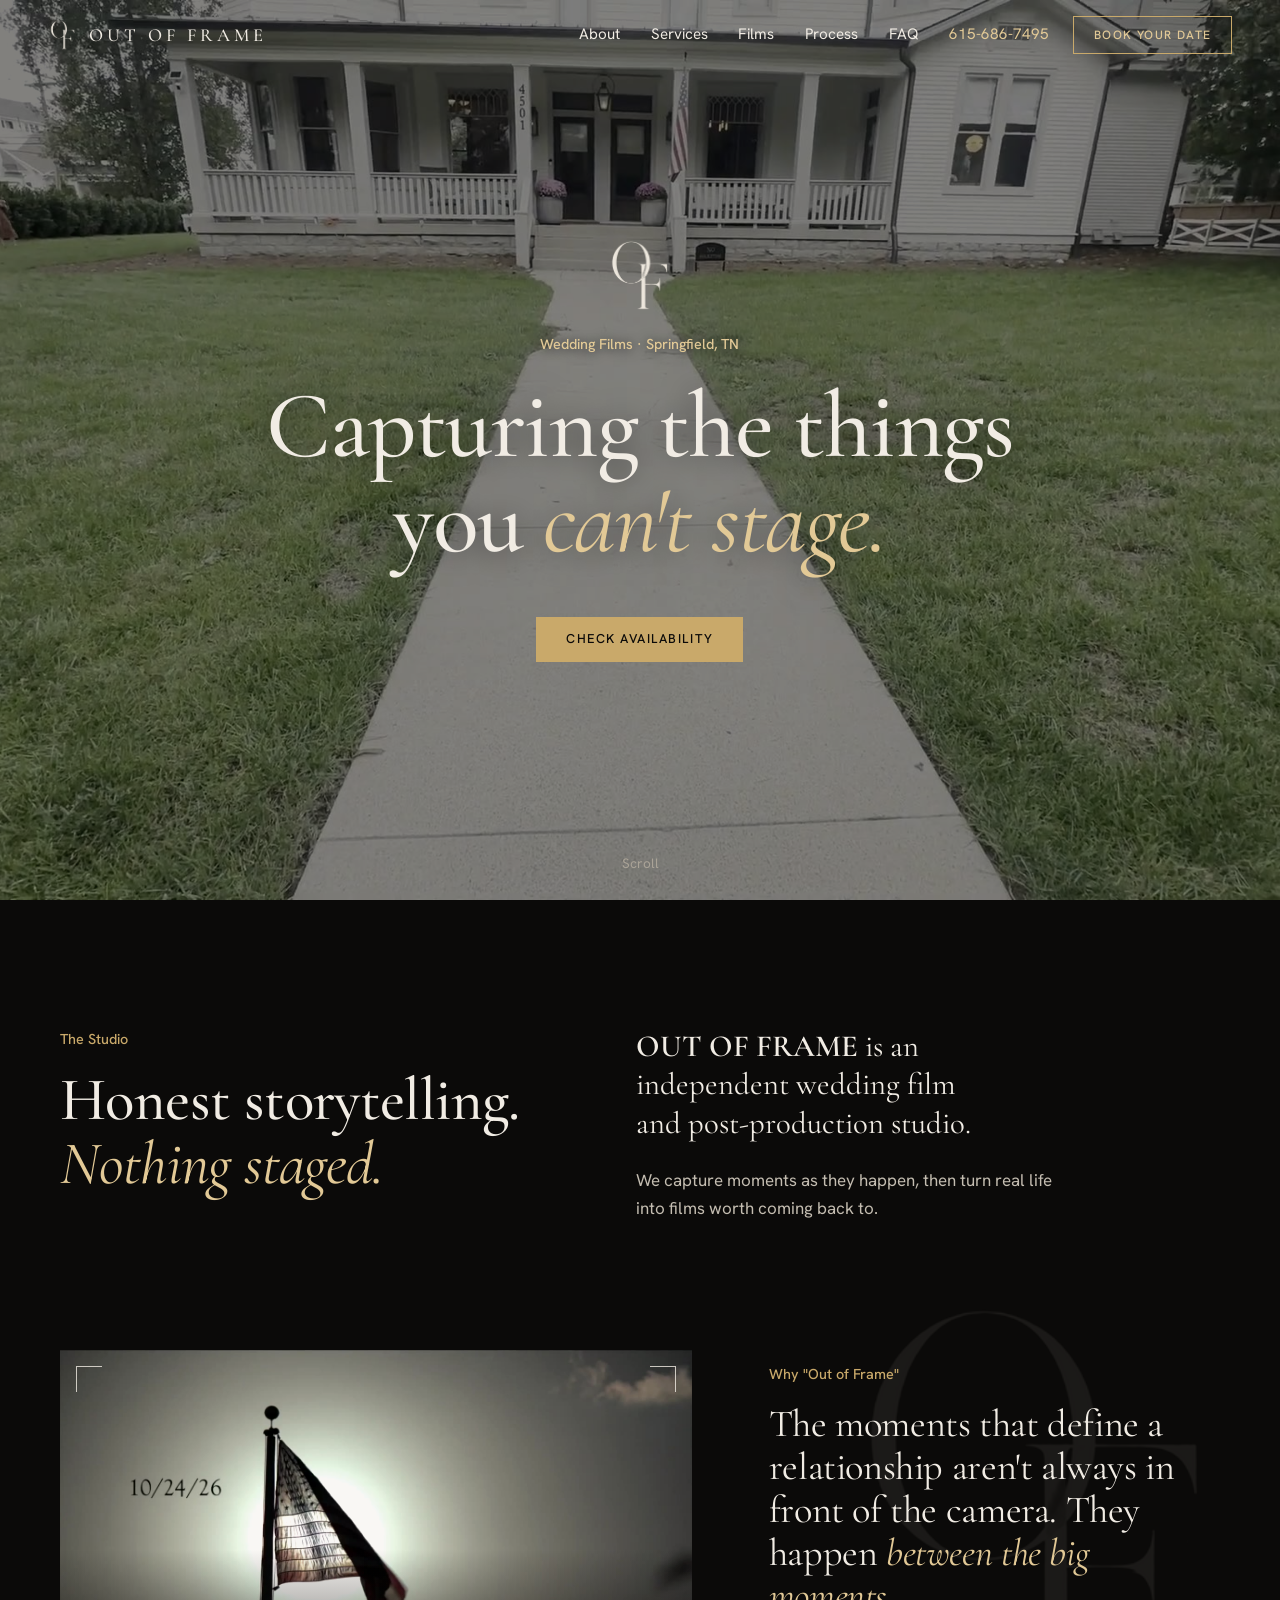
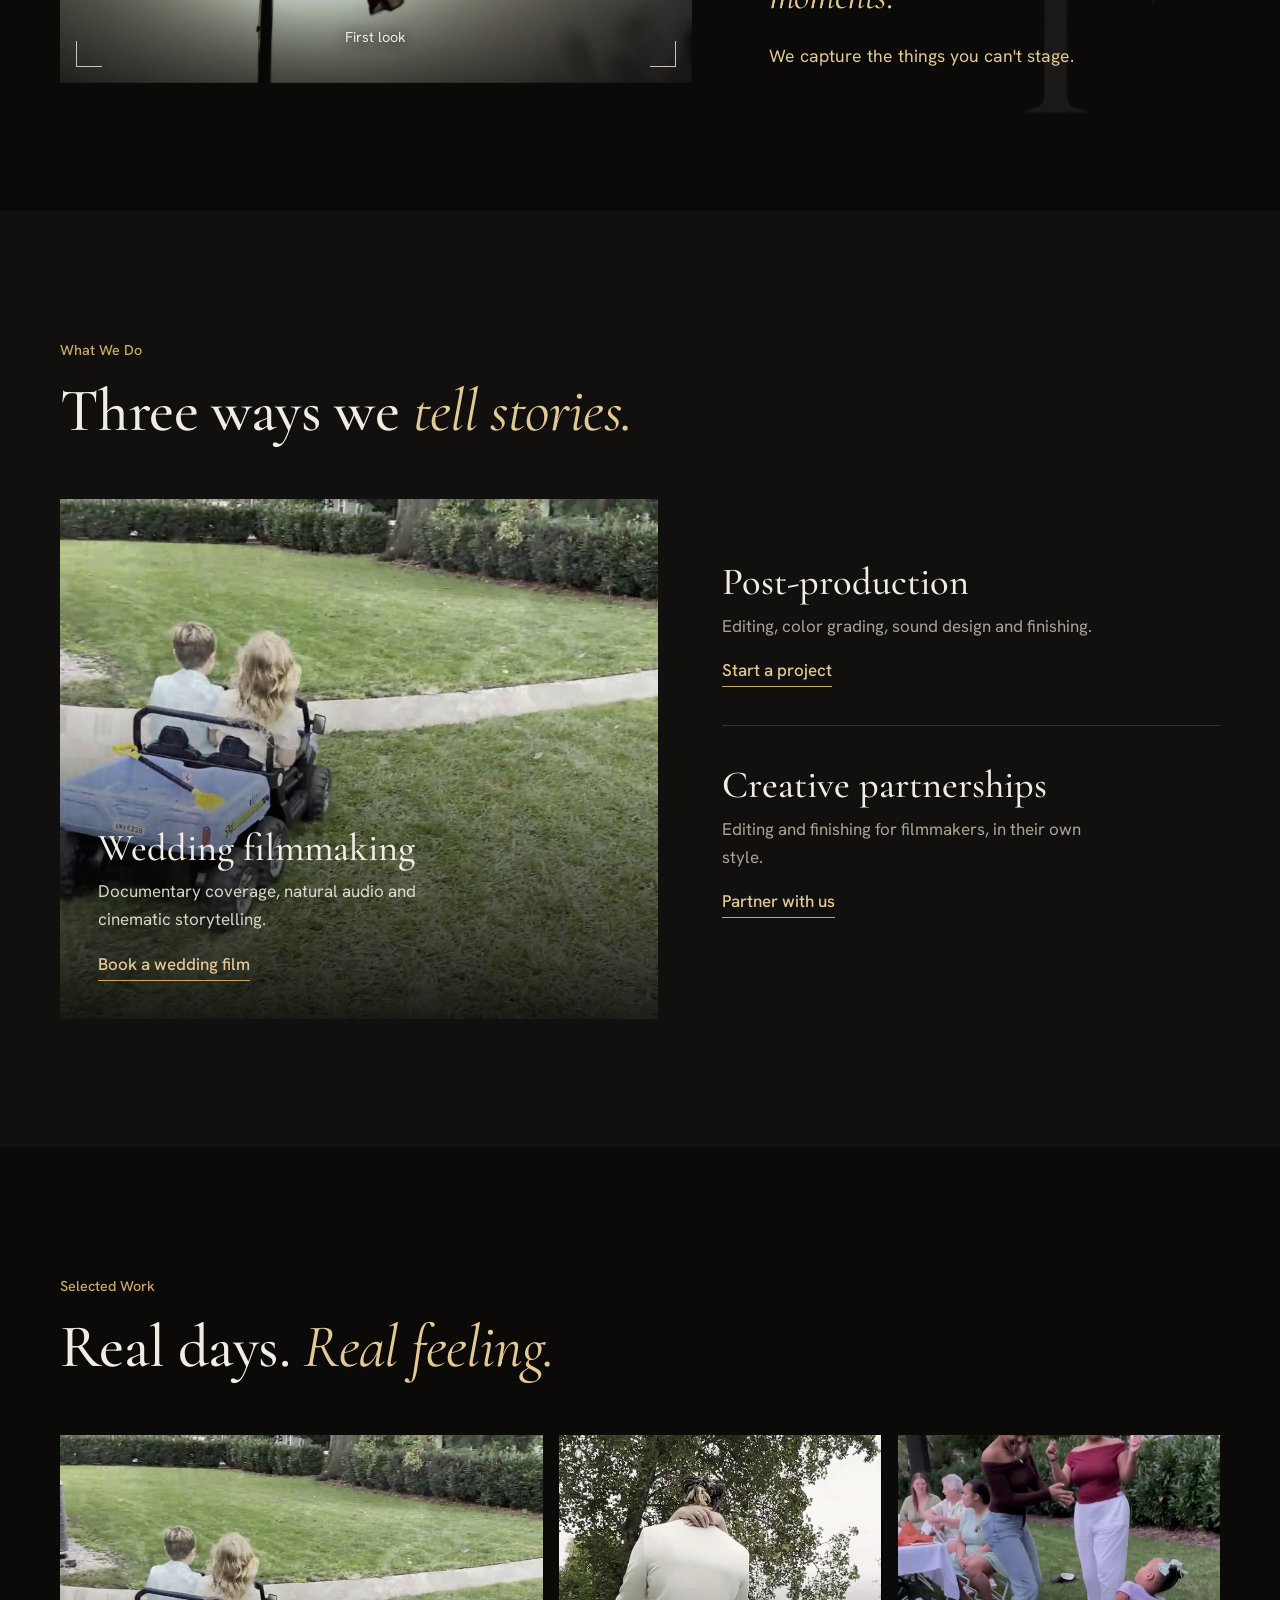
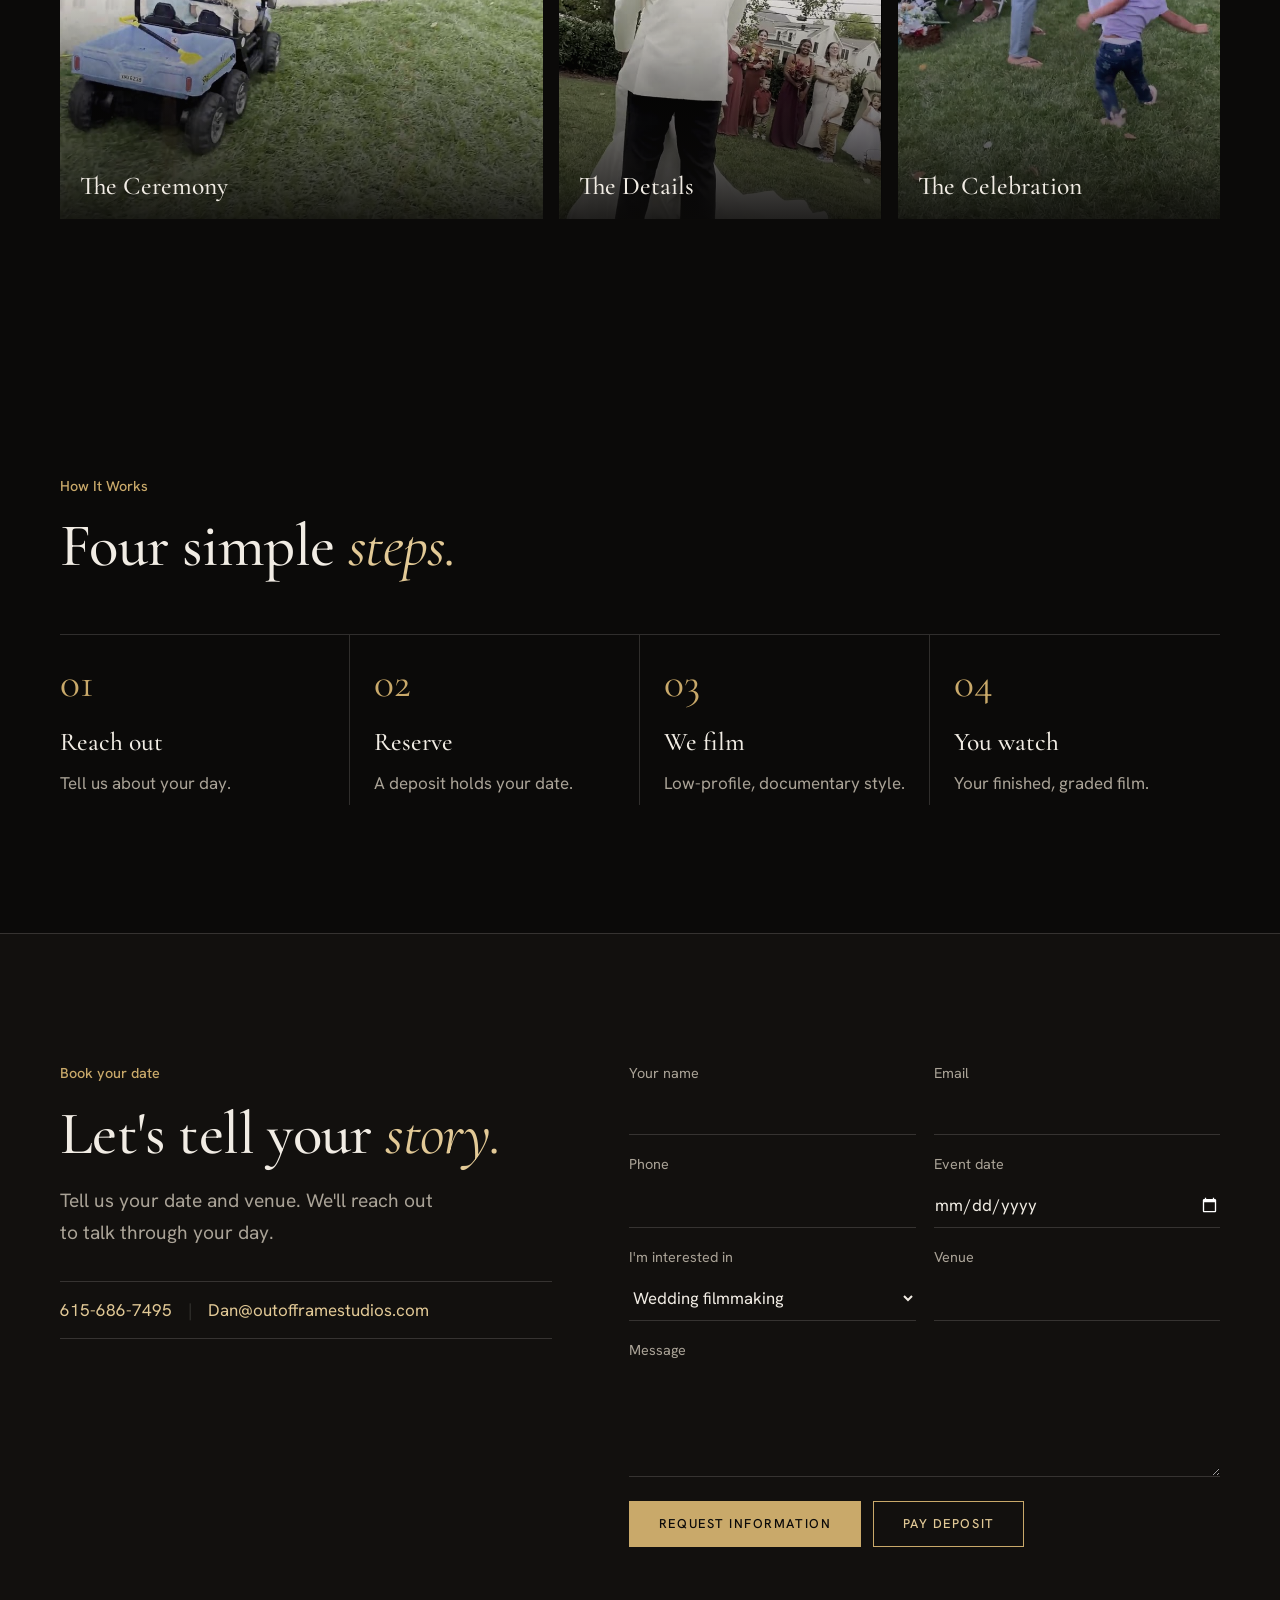
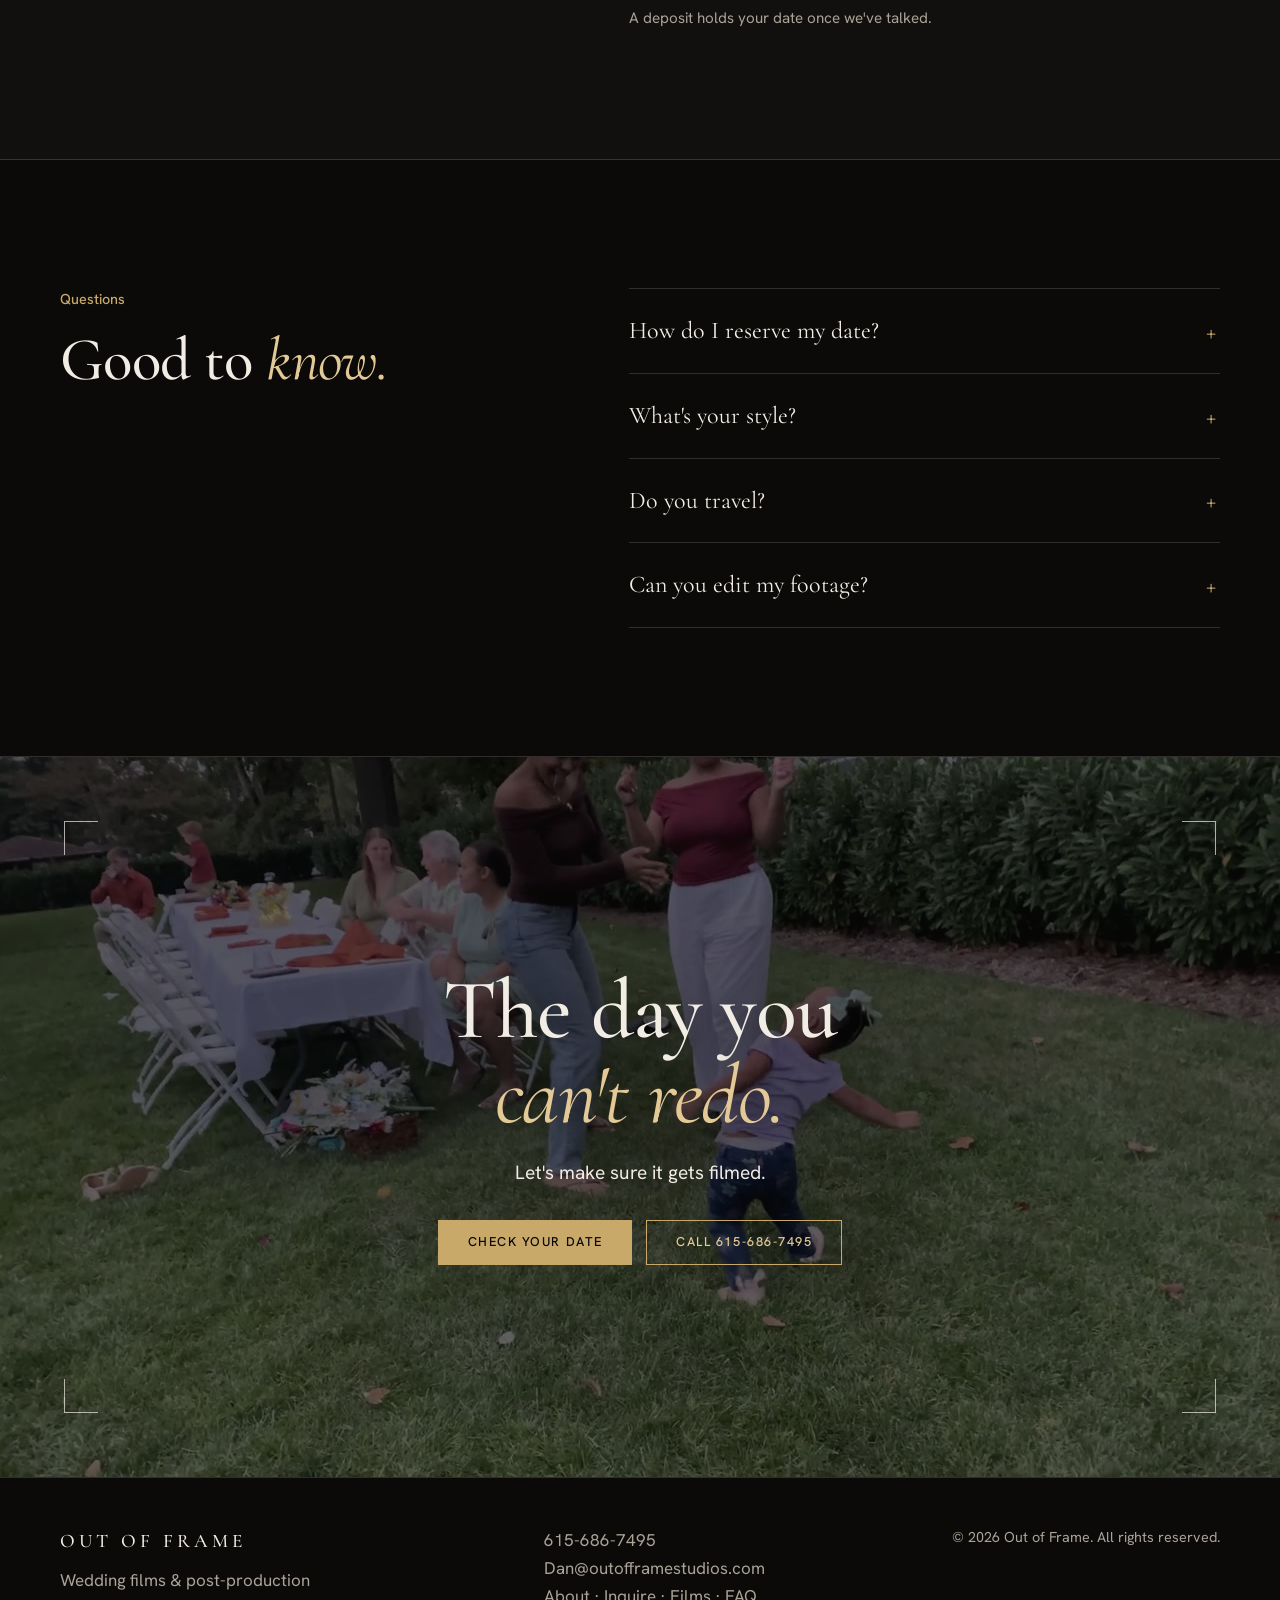
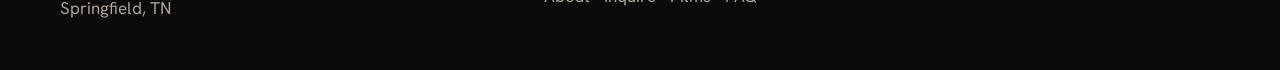
==== index.html @ c473987c "Swap in first-look video, remove featured film, make closing section static Co-Authored-By: Claude S" ====
<!doctype html>
<html lang="en">
<head>
<meta charset="utf-8">
<meta name="viewport" content="width=device-width, initial-scale=1">
<title>Out of Frame | Wedding Films &amp; Post-Production</title>
<meta name="description" content="Independent wedding film and post-production studio in Springfield, TN. Honest, cinematic storytelling.">
<meta property="og:title" content="Out of Frame | Wedding Films & Post-Production">
<meta property="og:description" content="Capturing the things you can't stage. Wedding films and post-production, Springfield, TN.">
<meta property="og:image" content="https://outofframestudios.com/assets/og-image.jpg">
<meta property="og:image:width" content="1200">
<meta property="og:image:height" content="630">
<meta property="og:image:alt" content="A bride and groom walking through a field at sunset with the words Out of Frame, Wedding Films and Post Production">
<meta property="og:type" content="website">
<meta property="og:url" content="https://outofframestudios.com/">
<meta name="twitter:card" content="summary_large_image">
<meta name="twitter:image" content="https://outofframestudios.com/assets/og-image.jpg">
<meta name="theme-color" content="#0b0a09">
<link rel="icon" href="assets/logo-mark.png" type="image/png">
<link rel="preconnect" href="https://fonts.googleapis.com">
<link rel="preconnect" href="https://fonts.gstatic.com" crossorigin>
<link href="https://fonts.googleapis.com/css2?family=Cormorant+Garamond:ital,wght@0,400;0,500;1,400;1,500&family=Hanken+Grotesk:wght@400;500;600&display=swap" rel="stylesheet">
<link rel="stylesheet" href="css/styles.css">
<script type="application/ld+json">
{"@context":"https://schema.org","@type":"LocalBusiness","name":"Out of Frame","description":"Independent wedding film and post-production studio.","telephone":"+1-615-686-7495","email":"Dan@outofframestudios.com","address":{"@type":"PostalAddress","addressLocality":"Springfield","addressRegion":"TN","addressCountry":"US"}}
</script>
</head>
<body>

<header class="nav" id="nav">
  <a class="nav__logo" href="#top" aria-label="Out of Frame home">
    <img src="assets/logo-mark.png" alt="" width="30" height="33"><span>OUT OF FRAME</span>
  </a>
  <nav class="nav__links" id="navLinks" aria-label="Primary">
    <a href="about.html">About</a>
    <a href="#services">Services</a>
    <a href="#films">Films</a>
    <a href="#process">Process</a>
    <a href="#faq">FAQ</a>
    <a class="nav__phone" href="tel:+16156867495" data-phone>615-686-7495</a>
  </nav>
  <a class="btn btn--sm nav__cta" href="#book">Book Your Date</a>
  <button class="nav__toggle" id="navToggle" aria-label="Menu" aria-expanded="false"><span></span><span></span></button>
</header>

<main id="top">

  <!-- HERO: sticky, focus-in on scroll -->
  <section class="hero" id="hero">
    <div class="hero__sticky">
      <div class="hero__bg" id="heroBg">
        <video class="hero__video" id="heroVideo" src="video/hero.mp4" poster="video/hero.jpg" autoplay muted loop playsinline preload="auto"></video>
      </div>
      <div class="hero__shade" id="heroShade"></div>

      <div class="hero__content" id="heroContent">
        <img class="hero__logo" src="assets/logo-mark.png" alt="Out of Frame monogram" width="84" height="93">
        <p class="eyebrow">Wedding Films · Springfield, TN</p>
        <h1 class="hero__title">Capturing the things<br>you <em>can't stage.</em></h1>
        <div class="hero__ctas">
          <a class="btn btn--solid" href="#book">Check Availability</a>
        </div>
      </div>

      <a class="hero__scroll" href="#story" id="heroScroll">Scroll</a>
    </div>
  </section>

  <!-- STORY -->
  <section class="section story" id="story">
    <div class="wrap story__grid">
      <div class="story__head reveal">
        <p class="eyebrow">The Studio</p>
        <h2 class="h2">Honest storytelling.<br><em>Nothing staged.</em></h2>
      </div>
      <div class="story__body reveal">
        <p class="lead"><strong>OUT OF FRAME</strong> is an independent wedding film and post-production studio.</p>
        <p>We capture moments as they happen, then turn real life into films worth coming back to.</p>
      </div>
    </div>

    <div class="wrap name reveal">
      <div class="name__media">
        <video src="video/first-look.mp4" poster="video/first-look.jpg" muted loop playsinline preload="metadata" aria-hidden="true"></video>
        <i></i><i></i><i></i><i></i>
        <span class="name__cap">First look</span>
      </div>
      <div class="name__copy">
        <img class="name__mark" src="assets/logo-mark.png" alt="" width="280" height="310">
        <p class="eyebrow">Why "Out of Frame"</p>
        <p class="name__text">The moments that define a relationship aren't always in front of the camera. They happen <em>between the big moments.</em></p>
        <p class="name__close">We capture the things you can't stage.</p>
      </div>
    </div>
  </section>

  <!-- SERVICES -->
  <section class="section services" id="services">
    <div class="wrap">
      <div class="section__head reveal">
        <p class="eyebrow">What We Do</p>
        <h2 class="h2">Three ways we <em>tell stories.</em></h2>
      </div>
      <div class="svc">
        <article class="svc__card--lg reveal">
          <div class="svc__clip" data-src="video/clip1.mp4" data-poster="video/clip1.jpg"></div>
          <div class="svc__text">
            <h3>Wedding filmmaking</h3>
            <p>Documentary coverage, natural audio and cinematic storytelling.</p>
            <a class="link" href="#book">Book a wedding film</a>
          </div>
        </article>
        <div class="svc__rows">
          <article class="svc__row reveal">
            <h3>Post-production</h3>
            <p>Editing, color grading, sound design and finishing.</p>
            <a class="link" href="#book">Start a project</a>
          </article>
          <article class="svc__row reveal">
            <h3>Creative partnerships</h3>
            <p>Editing and finishing for filmmakers, in their own style.</p>
            <a class="link" href="#book">Partner with us</a>
          </article>
        </div>
      </div>
    </div>
  </section>

  <!-- FILMS -->
  <section class="section films" id="films">
    <div class="wrap">
      <div class="section__head reveal">
        <p class="eyebrow">Selected Work</p>
        <h2 class="h2">Real days. <em>Real feeling.</em></h2>
      </div>

      <div class="reel" id="reel"></div>
    </div>
  </section>

  <!-- PROCESS -->
  <section class="section process" id="process">
    <div class="wrap">
      <div class="section__head reveal">
        <p class="eyebrow">How It Works</p>
        <h2 class="h2">Four simple <em>steps.</em></h2>
      </div>
      <ol class="steps">
        <li class="reveal"><b>01</b><h3>Reach out</h3><p>Tell us about your day.</p></li>
        <li class="reveal"><b>02</b><h3>Reserve</h3><p>A deposit holds your date.</p></li>
        <li class="reveal"><b>03</b><h3>We film</h3><p>Low-profile, documentary style.</p></li>
        <li class="reveal"><b>04</b><h3>You watch</h3><p>Your finished, graded film.</p></li>
      </ol>
    </div>
  </section>

  <!-- BOOK -->
  <section class="section book" id="book">
    <div class="wrap book__grid">
      <div class="book__intro reveal">
        <p class="eyebrow">Book your date</p>
        <h2 class="h2">Let's tell your <em>story.</em></h2>
        <p class="lead">Tell us your date and venue. We'll reach out to talk through your day.</p>

        <p class="book__contact"><a href="tel:+16156867495" data-phone>615-686-7495</a><span aria-hidden="true">|</span><a href="mailto:Dan@outofframestudios.com">Dan@outofframestudios.com</a></p>
      </div>

      <form class="form reveal" id="inquiryForm" novalidate>
        <div class="form__row">
          <label>Your name<input name="name" required autocomplete="name"></label>
          <label>Email<input name="email" type="email" required autocomplete="email"></label>
        </div>
        <div class="form__row">
          <label>Phone<input name="phone" type="tel" autocomplete="tel"></label>
          <label>Event date<input name="date" type="date"></label>
        </div>
        <div class="form__row">
          <label>I'm interested in
            <select name="service">
              <option>Wedding filmmaking</option>
              <option>Special event film</option>
              <option>Post-production / editing</option>
              <option>Creative partnership</option>
            </select>
          </label>
          <label>Venue<input name="venue"></label>
        </div>
        <label>Message<textarea name="message" rows="4"></textarea></label>
        <input type="text" name="_gotcha" tabindex="-1" autocomplete="off" class="hp" aria-hidden="true">
        <div class="form__actions">
          <button class="btn btn--solid" type="submit">Request Information</button>
          <a class="btn" id="depositBtn" href="#" target="_blank" rel="noopener">Pay Deposit</a>
        </div>
        <p class="form__status" id="formStatus" role="status"></p>
        <p class="form__deposit">A deposit holds your date once we've talked.</p>
      </form>
    </div>
  </section>

  <!-- FAQ -->
  <section class="section faq" id="faq">
    <div class="wrap faq__grid">
      <div class="reveal">
        <p class="eyebrow">Questions</p>
        <h2 class="h2">Good to <em>know.</em></h2>
      </div>
      <div class="acc reveal">
        <details><summary>How do I reserve my date?</summary><p>Send an inquiry, then place a deposit. Your date is held once it's received.</p></details>
        <details><summary>What's your style?</summary><p>Documentary and low-profile. Natural audio, real emotion, no forced poses.</p></details>
        <details><summary>Do you travel?</summary><p>Yes. Reach out with your location.</p></details>
        <details><summary>Can you edit my footage?</summary><p>Yes. We edit, grade and finish for other filmmakers.</p></details>
      </div>
    </div>
  </section>

  <section class="closing" id="closing">
    <div class="closing__sticky">
    <div class="closing__bg"><video src="video/clip3.mp4" poster="video/clip3.jpg" muted loop playsinline preload="metadata" aria-hidden="true"></video></div>
    <div class="closing__frame" aria-hidden="true"><i></i><i></i><i></i><i></i></div>
    <div class="wrap closing__inner">
      <h2 class="closing__title">The day you<br><em>can't redo.</em></h2>
      <p class="closing__sub">Let's make sure it gets filmed.</p>
      <div class="hero__ctas">
        <a class="btn btn--solid" href="#book">Check Your Date</a>
        <a class="btn" href="tel:+16156867495" data-phone-btn>Call 615-686-7495</a>
      </div>
    </div>
    </div>
  </section>
</main>

<footer class="footer">
  <div class="wrap footer__grid">
    <div><b class="footer__brand">OUT OF FRAME</b><p>Wedding films &amp; post-production<br>Springfield, TN</p></div>
    <div><p><a href="tel:+16156867495" data-phone>615-686-7495</a></p><p><a href="mailto:Dan@outofframestudios.com">Dan@outofframestudios.com</a></p><p><a href="about.html">About</a> · <a href="#book">Inquire</a> · <a href="#films">Films</a> · <a href="#faq">FAQ</a></p></div>
    <p class="footer__copy">© <span id="yr"></span> Out of Frame. All rights reserved.</p>
  </div>
</footer>

<!-- Film modal -->
<div class="modal" id="modal" hidden>
  <button class="modal__close" id="modalClose" aria-label="Close">×</button>
  <div class="modal__frame" id="modalFrame"></div>
</div>

<script src="js/config.js"></script>
<script src="js/main.js"></script>
</body>
</html>
---- css/styles.css ----
/* Out of Frame. Two typefaces: Cormorant Garamond (headings), Hanken Grotesk (everything else). */
:root{
  --bg:#0b0a09; --bg2:#12100e; --ink:#f1ece4; --mute:#aaa397; --line:rgba(241,236,228,.16);
  --gold:#c9a96a; --gold2:#e2c996;
  --serif:'Cormorant Garamond',Georgia,serif; --sans:'Hanken Grotesk',system-ui,sans-serif;
  --photo-filter:contrast(1.08) saturate(.85) brightness(.96) sepia(.05);
  --ease:cubic-bezier(.2,.7,.2,1);
  --gutter:24px;
}
*{box-sizing:border-box;margin:0;padding:0}
html{scroll-behavior:smooth;scroll-padding-top:70px}
body{background:var(--bg);color:var(--ink);font-family:var(--sans);font-weight:400;font-size:1.0625rem;line-height:1.65;-webkit-font-smoothing:antialiased;overflow-x:hidden}
button,input,select,textarea{font-family:inherit}
img{max-width:100%;display:block}
a{color:inherit;text-decoration:none}
:focus-visible{outline:2px solid var(--gold2);outline-offset:3px}
.wrap{width:min(1160px,100% - var(--gutter) * 2);margin-inline:auto}

.eyebrow{font-size:.9rem;font-weight:500;color:var(--gold);margin-bottom:1rem}
.h2{font-family:var(--serif);font-weight:500;font-size:clamp(2.3rem,4.8vw,3.8rem);line-height:1.05;letter-spacing:-.01em}
.h2 em,.hero__title em,.closing__title em{font-style:italic;color:var(--gold2);font-weight:400}
.lead{font-size:1.2rem;margin-bottom:1rem}
.section{padding:clamp(72px,10vw,128px) 0}
.section__head{margin-bottom:clamp(32px,5vw,56px)}

/* Buttons */
.btn{position:relative;isolation:isolate;overflow:hidden;display:inline-flex;align-items:center;justify-content:center;padding:.95rem 1.8rem;border:1px solid var(--gold);color:var(--gold2);font:500 .8rem/1 var(--sans);letter-spacing:.12em;text-transform:uppercase;cursor:pointer;background:transparent;transition:color .3s}
.btn::before{content:"";position:absolute;inset:0;z-index:-1;background:var(--gold);transform:scaleX(0);transform-origin:left;transition:transform .4s var(--ease)}
.btn:hover{color:#0b0a09}
.btn:hover::before{transform:scaleX(1)}
.btn--solid{background:var(--gold);color:#0b0a09}
.btn--solid::before{background:var(--ink)}
.btn--sm{padding:.75rem 1.2rem;font-size:.75rem}
.link{display:inline-block;margin-top:1rem;font-weight:500;color:var(--gold2);border-bottom:1px solid var(--gold);padding-bottom:2px}
.link:hover{color:var(--ink);border-color:var(--ink)}

/* Nav */
.nav{position:fixed;inset:0 0 auto 0;z-index:50;display:flex;align-items:center;justify-content:space-between;gap:24px;padding:16px clamp(20px,4vw,48px);transition:background .3s,padding .3s}
.nav.is-solid{background:var(--bg);padding-block:10px;border-bottom:1px solid var(--line)}
.nav__logo{display:flex;align-items:center;gap:12px;font-family:var(--serif);font-size:1.15rem;letter-spacing:.22em;font-weight:500}
.nav__logo img{height:32px;width:auto}
.nav__links{display:flex;align-items:center;gap:clamp(18px,2.4vw,34px);margin-left:auto;font-size:.95rem}
.nav__links a{transition:color .2s}.nav__links a:hover{color:var(--gold2)}
.nav__links .nav__phone{color:var(--gold2)}
.nav__toggle{display:none;background:none;border:0;width:36px;height:36px;position:relative;cursor:pointer}
.nav__toggle span{position:absolute;left:6px;right:6px;height:1px;background:var(--ink);transition:.3s}
.nav__toggle span:first-child{top:14px}.nav__toggle span:last-child{top:21px}
.nav.open .nav__toggle span:first-child{top:18px;transform:rotate(45deg)}
.nav.open .nav__toggle span:last-child{top:18px;transform:rotate(-45deg)}

/* Hero: full-screen looping video */
.hero{height:100vh;height:100svh;position:relative}
.hero__sticky{position:relative;height:100%;overflow:hidden;display:grid;place-items:center}
.hero__bg{position:absolute;inset:0}
.hero__video{position:absolute;inset:0;width:100%;height:100%;object-fit:cover;filter:var(--photo-filter)}
.hero__shade{position:absolute;inset:0;background:rgba(11,10,9,.5);pointer-events:none}
.hero__content{position:relative;z-index:3;text-align:center;padding:0 var(--gutter);max-width:960px;will-change:transform,opacity}
.hero__logo{margin:0 auto 1.2rem;height:76px;width:auto}
.hero__content .eyebrow{margin-bottom:1.4rem;color:var(--gold2);text-shadow:0 1px 12px rgba(0,0,0,.8)}
.hero__title{font-family:var(--serif);font-weight:500;font-size:clamp(2.9rem,7.4vw,6rem);line-height:1;letter-spacing:-.015em;text-shadow:0 2px 30px rgba(0,0,0,.55)}
.hero__ctas{display:flex;gap:14px;justify-content:center;flex-wrap:wrap}
.hero__content .hero__ctas{margin-top:clamp(2rem,4vw,3rem)}
.hero__scroll{position:absolute;bottom:26px;left:50%;transform:translateX(-50%);z-index:4;font-size:.85rem;color:var(--mute);transition:opacity .3s}


/* Story */
.story__grid{display:grid;grid-template-columns:5fr 6fr;gap:clamp(32px,7vw,100px);align-items:start}
.story__body p{color:#c4bdb1;margin-bottom:1rem;max-width:44ch}
.story__body .lead{font-family:var(--serif);font-size:clamp(1.6rem,2.4vw,2.1rem);line-height:1.25;color:var(--ink);max-width:24ch;margin-bottom:1.4rem}
.story__body strong{font-weight:600}
.name{display:grid;grid-template-columns:7fr 5fr;gap:clamp(32px,6vw,88px);align-items:center;margin-top:clamp(64px,9vw,112px)}
.name__media{position:relative;aspect-ratio:1280/676;overflow:hidden;background:#000}
.name__media video{position:absolute;inset:0;width:100%;height:100%;object-fit:cover;filter:var(--photo-filter)}
.name__media i{position:absolute;width:26px;height:26px;border:0 solid rgba(241,236,228,.8);z-index:2}
.name__media i:nth-of-type(1){top:16px;left:16px;border-width:1px 0 0 1px}
.name__media i:nth-of-type(2){top:16px;right:16px;border-width:1px 1px 0 0}
.name__media i:nth-of-type(3){bottom:16px;left:16px;border-width:0 0 1px 1px}
.name__media i:nth-of-type(4){bottom:16px;right:16px;border-width:0 1px 1px 0}
.name__cap{position:absolute;left:0;right:0;bottom:34px;text-align:center;z-index:2;font-size:.9rem;color:var(--ink);text-shadow:0 1px 12px rgba(0,0,0,.8)}
.name__media::after{content:"";position:absolute;inset:0;background:linear-gradient(180deg,transparent 60%,rgba(11,10,9,.65))}
.name__copy{position:relative}
.name__mark{position:absolute;top:50%;right:-4%;width:clamp(220px,32vw,420px);height:auto;transform:translateY(-50%);opacity:.07;pointer-events:none}
.name__copy>*:not(.name__mark){position:relative}
.name__text{font-family:var(--serif);font-size:clamp(1.8rem,3vw,2.7rem);line-height:1.12;letter-spacing:-.01em}
.name__text em{font-style:italic;color:var(--gold2)}
.name__close{margin-top:1.4rem;color:var(--gold2);font-size:1.1rem}

/* About page */
.about{padding-top:clamp(120px,14vw,170px)}
.about__grid{display:grid;grid-template-columns:6fr 5fr;gap:clamp(32px,6vw,88px);align-items:center}
.about__photo img{width:100%;height:auto;filter:var(--photo-filter)}
.about__photo figcaption{margin-top:.8rem;font-size:.9rem;color:var(--mute)}
.about__copy p{color:#c4bdb1;margin-bottom:1rem;max-width:46ch}
.about__copy .lead{font-family:var(--serif);font-size:clamp(1.6rem,2.4vw,2.1rem);line-height:1.25;color:var(--ink);margin:1.2rem 0 1.4rem}
.about-craft{background:var(--bg2);border-top:1px solid var(--line)}
.about-craft__grid{display:grid;grid-template-columns:5fr 6fr;gap:clamp(32px,6vw,88px);align-items:start}
.about-craft__body p{color:#c4bdb1;margin-bottom:1rem;max-width:46ch}
.about-craft__body .about-craft__close{color:var(--gold2);font-family:var(--serif);font-style:italic;font-size:1.5rem;line-height:1.3;margin-top:1.4rem}
.about-craft__ctas{justify-content:flex-start;margin-top:1.8rem}

/* Services: one image-led feature, two plain text rows */
.services{background:var(--bg2)}
.svc{display:grid;grid-template-columns:1.2fr 1fr;gap:clamp(24px,5vw,72px);align-items:stretch}
.svc__card--lg{position:relative;min-height:520px;display:flex;align-items:flex-end;padding:clamp(24px,3vw,40px);overflow:hidden;background:#000}
.svc__clip{position:absolute;inset:0;z-index:0}
.svc__clip video,.reel__tile video{position:absolute;inset:0;width:100%;height:100%;object-fit:cover;filter:var(--photo-filter)}
.svc__clip::after,.reel__tile::after{content:"";position:absolute;inset:0;background:linear-gradient(180deg,transparent 35%,rgba(11,10,9,.9))}
.svc__text{position:relative;z-index:2}
.svc__rows{display:flex;flex-direction:column;justify-content:center}
.svc__row{padding:clamp(24px,3vw,40px) 0;border-top:1px solid var(--line)}
.svc__row:first-child{border-top:0;padding-top:0}
.svc h3{font-family:var(--serif);font-weight:500;font-size:clamp(1.9rem,3vw,2.5rem);line-height:1.05;margin-bottom:.6rem}
.svc p{color:var(--mute);max-width:38ch}
.svc__card--lg p{color:rgba(241,236,228,.88)}

/* Films */
.reel{display:grid;grid-template-columns:1.5fr 1fr 1fr;gap:16px;margin-top:16px}
.reel__tile{position:relative;height:clamp(240px,30vw,400px);overflow:hidden;cursor:pointer;border:0;background:#000;padding:0;color:inherit;text-align:left}
.reel__meta{position:absolute;left:20px;bottom:18px;right:20px;z-index:2}
.reel__meta b{font-family:var(--serif);font-weight:500;font-size:1.6rem;line-height:1.1}

/* Process */
.steps{list-style:none;display:grid;grid-template-columns:repeat(4,1fr);border-top:1px solid var(--line)}
.steps li{padding:28px 24px 8px;border-right:1px solid var(--line)}
.steps li:first-child{padding-left:0}.steps li:last-child{border-right:0}
.steps b{display:block;font-family:var(--serif);font-weight:400;font-size:2.6rem;line-height:1;color:var(--gold);margin-bottom:1rem}
.steps h3{font-family:var(--serif);font-weight:500;font-size:1.6rem;margin-bottom:.4rem}
.steps p{color:var(--mute)}

/* Book */
.book{background:var(--bg2);border-block:1px solid var(--line)}
.book__grid{display:grid;grid-template-columns:5fr 6fr;gap:clamp(32px,6vw,88px);align-items:start}
.book__intro .lead{color:var(--mute);max-width:34ch;margin-top:1.2rem}
.book__contact{display:flex;flex-wrap:wrap;gap:.4rem 1rem;margin-top:2rem;padding:.9rem 0;border-block:1px solid var(--line);color:var(--line)}
.book__contact a{color:var(--gold2)}
.book__contact a:hover{color:var(--ink)}
.form{display:grid;gap:18px}
.form__row{display:grid;grid-template-columns:1fr 1fr;gap:18px}
.form label{display:grid;gap:6px;font-size:.9rem;color:var(--mute)}
.form input,.form select,.form textarea{width:100%;background:transparent;border:0;border-bottom:1px solid var(--line);color:var(--ink);font:400 1.05rem var(--sans);padding:10px 0;outline:0;border-radius:0;transition:border-color .2s;color-scheme:dark}
.form select option{background:var(--bg);color:var(--ink)}
.form input:focus,.form select:focus,.form textarea:focus{border-color:var(--gold)}
.form input.err{border-color:#e0463b}
.hp{position:absolute;left:-9999px}
.form__deposit{color:var(--mute);font-size:.95rem}
.form__actions{display:flex;flex-wrap:wrap;gap:12px;margin-top:6px}
.form__status{color:var(--gold2);min-height:1.4em}

/* FAQ */
.faq__grid{display:grid;grid-template-columns:5fr 6fr;gap:clamp(32px,6vw,88px)}
.acc details{border-bottom:1px solid var(--line)}
.acc details:first-child{border-top:1px solid var(--line)}
.acc summary{list-style:none;cursor:pointer;padding:22px 40px 22px 0;font-family:var(--serif);font-size:1.5rem;position:relative}
.acc summary::-webkit-details-marker{display:none}
.acc summary::after{content:"+";position:absolute;right:4px;top:50%;transform:translateY(-50%);color:var(--gold);font-size:1.6rem}
.acc details[open] summary::after{content:"\2212"}
.acc details p{color:var(--mute);padding:0 0 22px;max-width:48ch}

/* Closing + footer */
/* Closing: full-bleed looping clip with static corner brackets */
.closing{position:relative;border-top:1px solid var(--line)}
.closing__sticky{position:relative;min-height:80vh;display:grid;place-items:center;overflow:hidden;text-align:center;padding:clamp(96px,14vw,180px) 0}
.closing__bg{position:absolute;inset:0;background:#000}
.closing__bg video{width:100%;height:100%;object-fit:cover;filter:var(--photo-filter)}
.closing__bg::after{content:"";position:absolute;inset:0;background:rgba(11,10,9,.62)}
.closing__inner{position:relative;z-index:2}
.closing__frame{position:absolute;inset:clamp(24px,5vw,64px);z-index:1;pointer-events:none}
.closing__frame i{position:absolute;width:34px;height:34px;border:0 solid rgba(241,236,228,.7);}
.closing__frame i:nth-child(1){top:0;left:0;border-width:1px 0 0 1px}
.closing__frame i:nth-child(2){top:0;right:0;border-width:1px 1px 0 0}
.closing__frame i:nth-child(3){bottom:0;left:0;border-width:0 0 1px 1px}
.closing__frame i:nth-child(4){bottom:0;right:0;border-width:0 1px 1px 0}
.closing__title{font-family:var(--serif);font-weight:500;font-size:clamp(2.8rem,6.6vw,5.4rem);line-height:1;letter-spacing:-.01em;text-shadow:0 2px 30px rgba(0,0,0,.5)}
.closing__sub{margin:1.2rem 0 2rem;font-size:1.2rem}
.footer{border-top:1px solid var(--line);padding:48px 0;color:var(--mute)}
.footer__grid{display:grid;grid-template-columns:1.2fr 1fr auto;gap:32px;align-items:start}
.footer__brand{font-family:var(--serif);font-weight:500;letter-spacing:.22em;color:var(--ink);font-size:1.2rem;display:block;margin-bottom:.5rem}
.footer a:hover{color:var(--gold2)}
.footer__copy{font-size:.9rem}

/* Modal */
.modal{position:fixed;inset:0;z-index:100;background:rgba(5,4,4,.95);display:grid;place-items:center;padding:24px}
.modal[hidden]{display:none}
.modal__frame{width:min(1200px,100%);aspect-ratio:16/9}
.modal__frame iframe{width:100%;height:100%;border:0}
.modal__close{position:absolute;top:14px;right:22px;background:none;border:0;color:var(--ink);font-size:2.6rem;cursor:pointer;line-height:1}

/* Reveal: a short fade, nothing more */
.reveal{opacity:0;transform:translateY(14px);transition:opacity .7s var(--ease),transform .7s var(--ease)}
.reveal.is-visible{opacity:1;transform:none}

@media (max-width:900px){
  .nav__toggle{display:block;z-index:2;margin-left:auto}
  .nav__cta{display:none}
  .nav__links{position:fixed;inset:0;background:var(--bg);flex-direction:column;justify-content:center;gap:26px;font-size:1.3rem;opacity:0;pointer-events:none;transition:opacity .3s;margin:0}
  .nav.open .nav__links{opacity:1;pointer-events:auto}
  .story__grid,.book__grid,.faq__grid,.svc,.about__grid,.about-craft__grid{grid-template-columns:1fr}
  .name{grid-template-columns:1fr}.name__media{aspect-ratio:1280/676}
  .svc__card--lg{min-height:400px}
  .steps{grid-template-columns:1fr 1fr}.steps li{border-right:0;padding-left:0;border-bottom:1px solid var(--line);padding-bottom:24px}
  .reel{grid-template-columns:1fr}.reel__tile{height:240px}
  .footer__grid{grid-template-columns:1fr}
  .hero__logo{height:60px}
}
@media (max-width:560px){.steps{grid-template-columns:1fr}.form__row{grid-template-columns:1fr}.hero__scroll{display:none}.hero__ctas .btn{width:100%}}
@media (prefers-reduced-motion:reduce){html{scroll-behavior:auto}.reveal{opacity:1;transform:none;transition:none}}
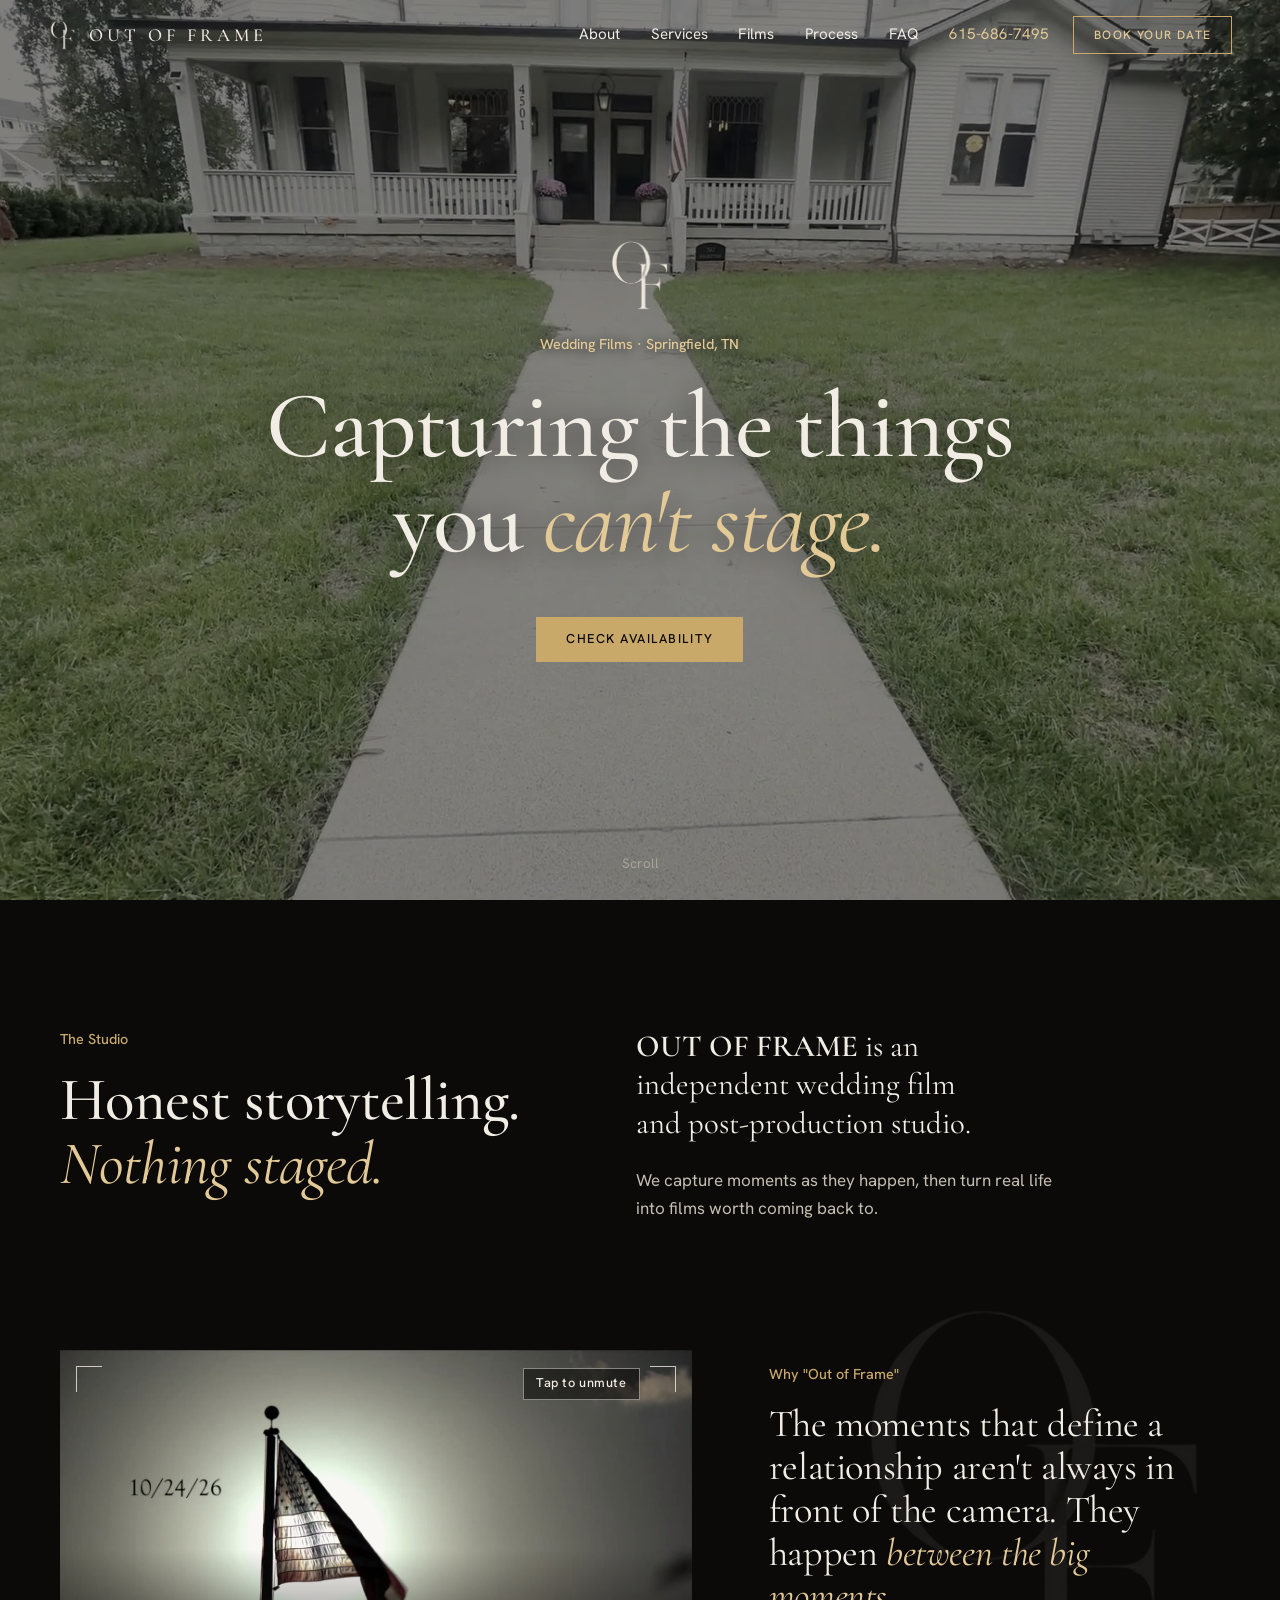
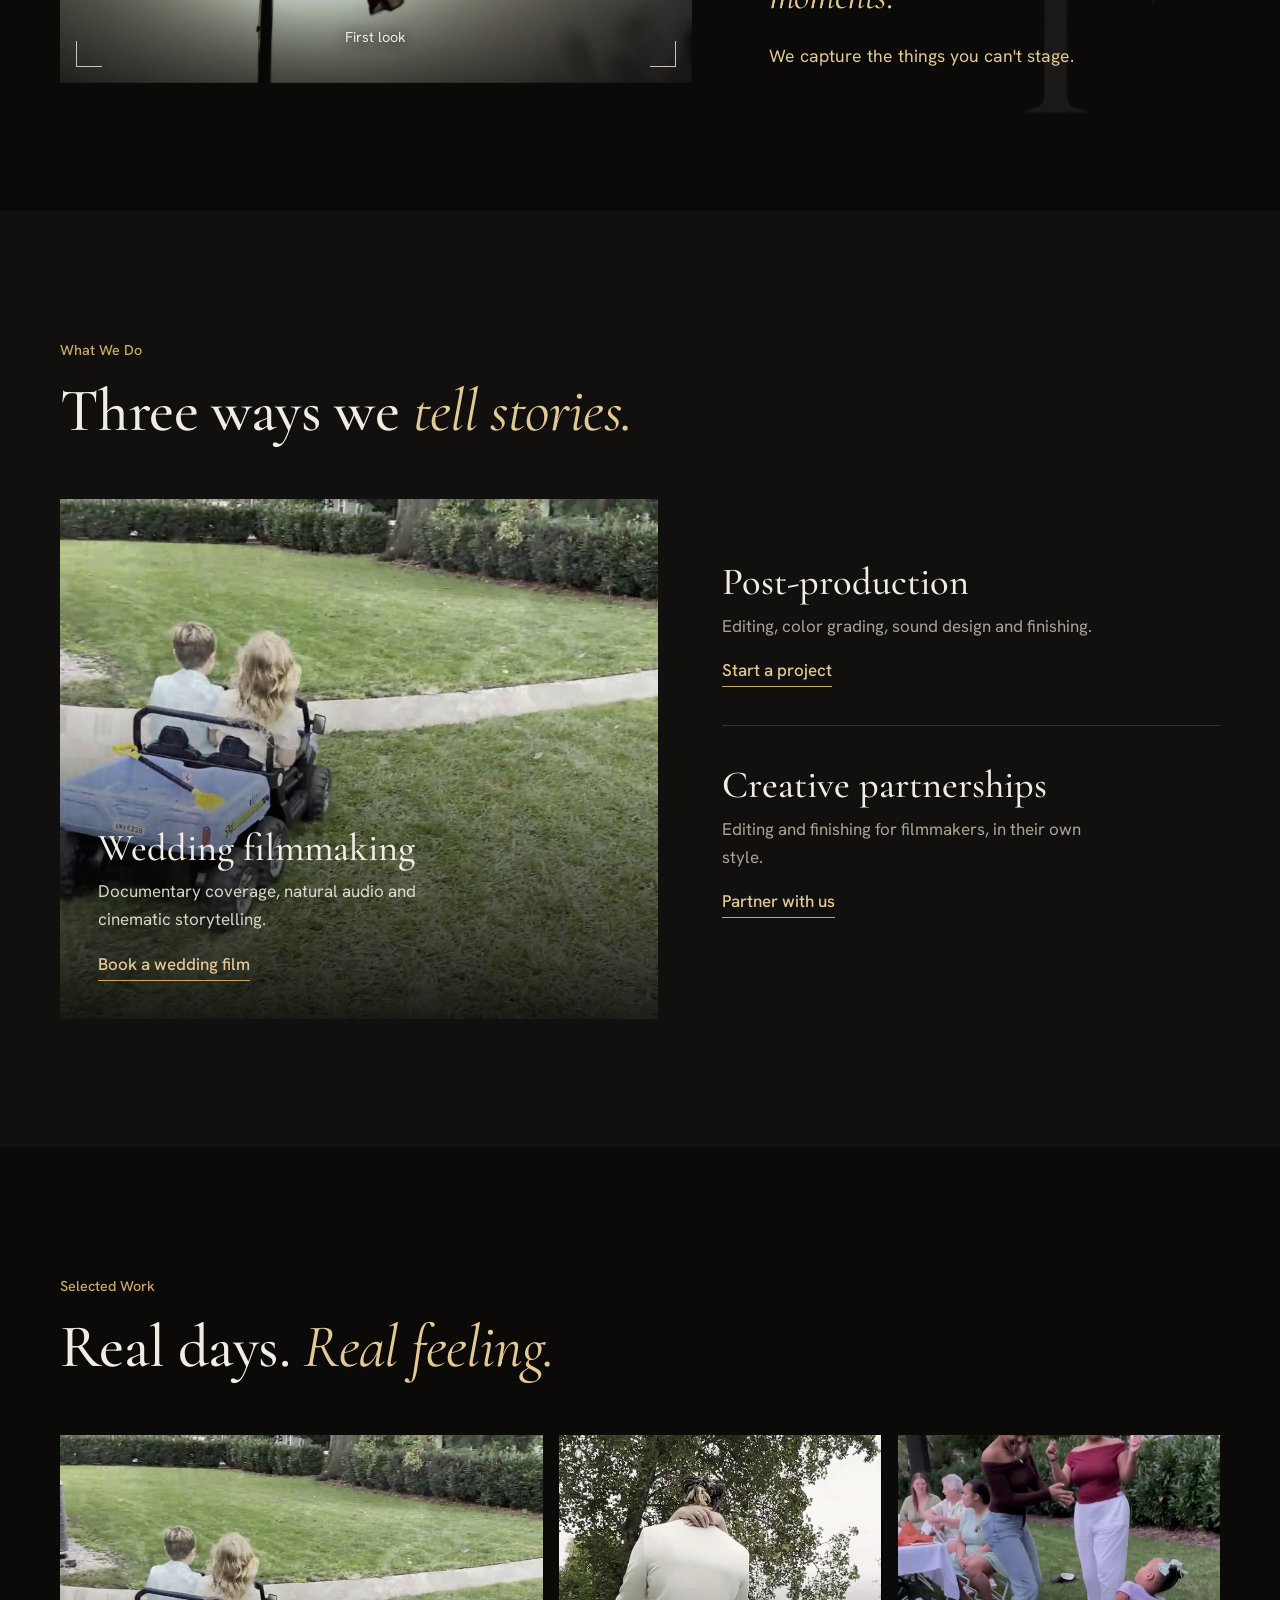
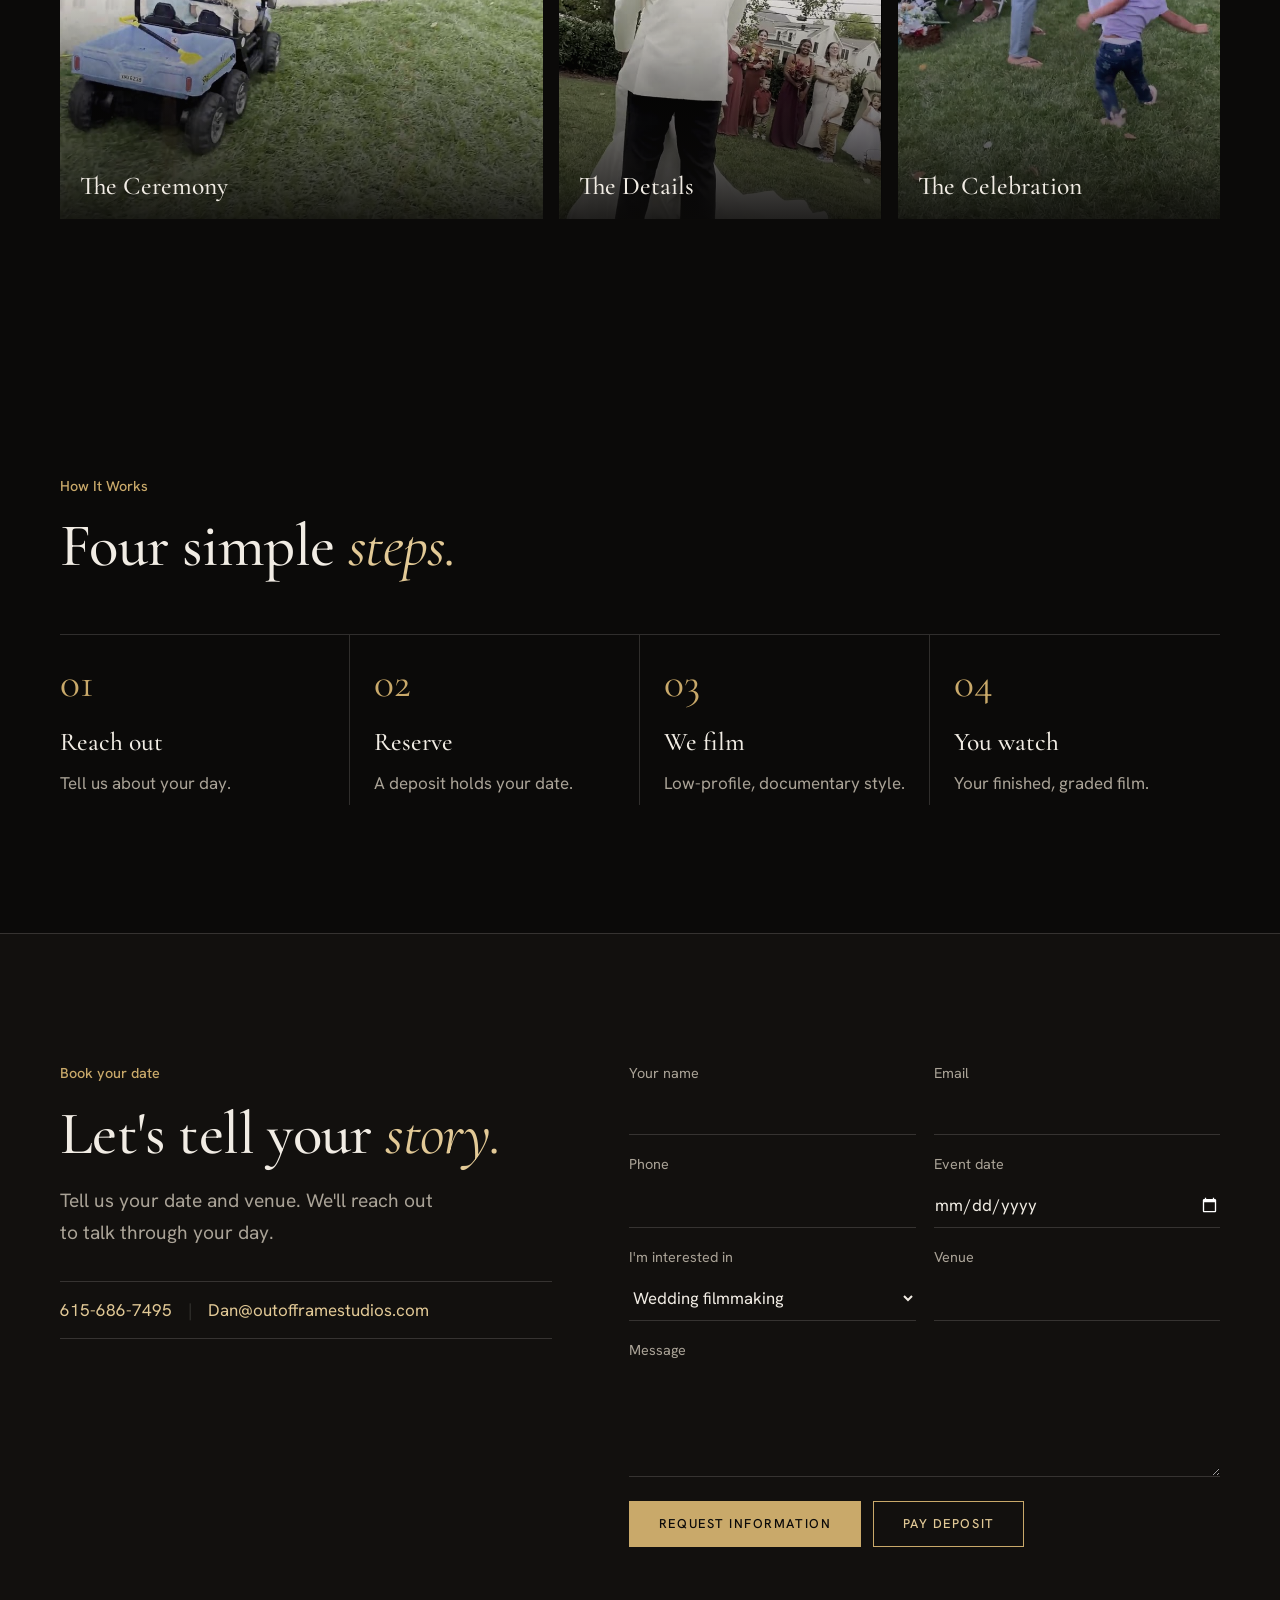
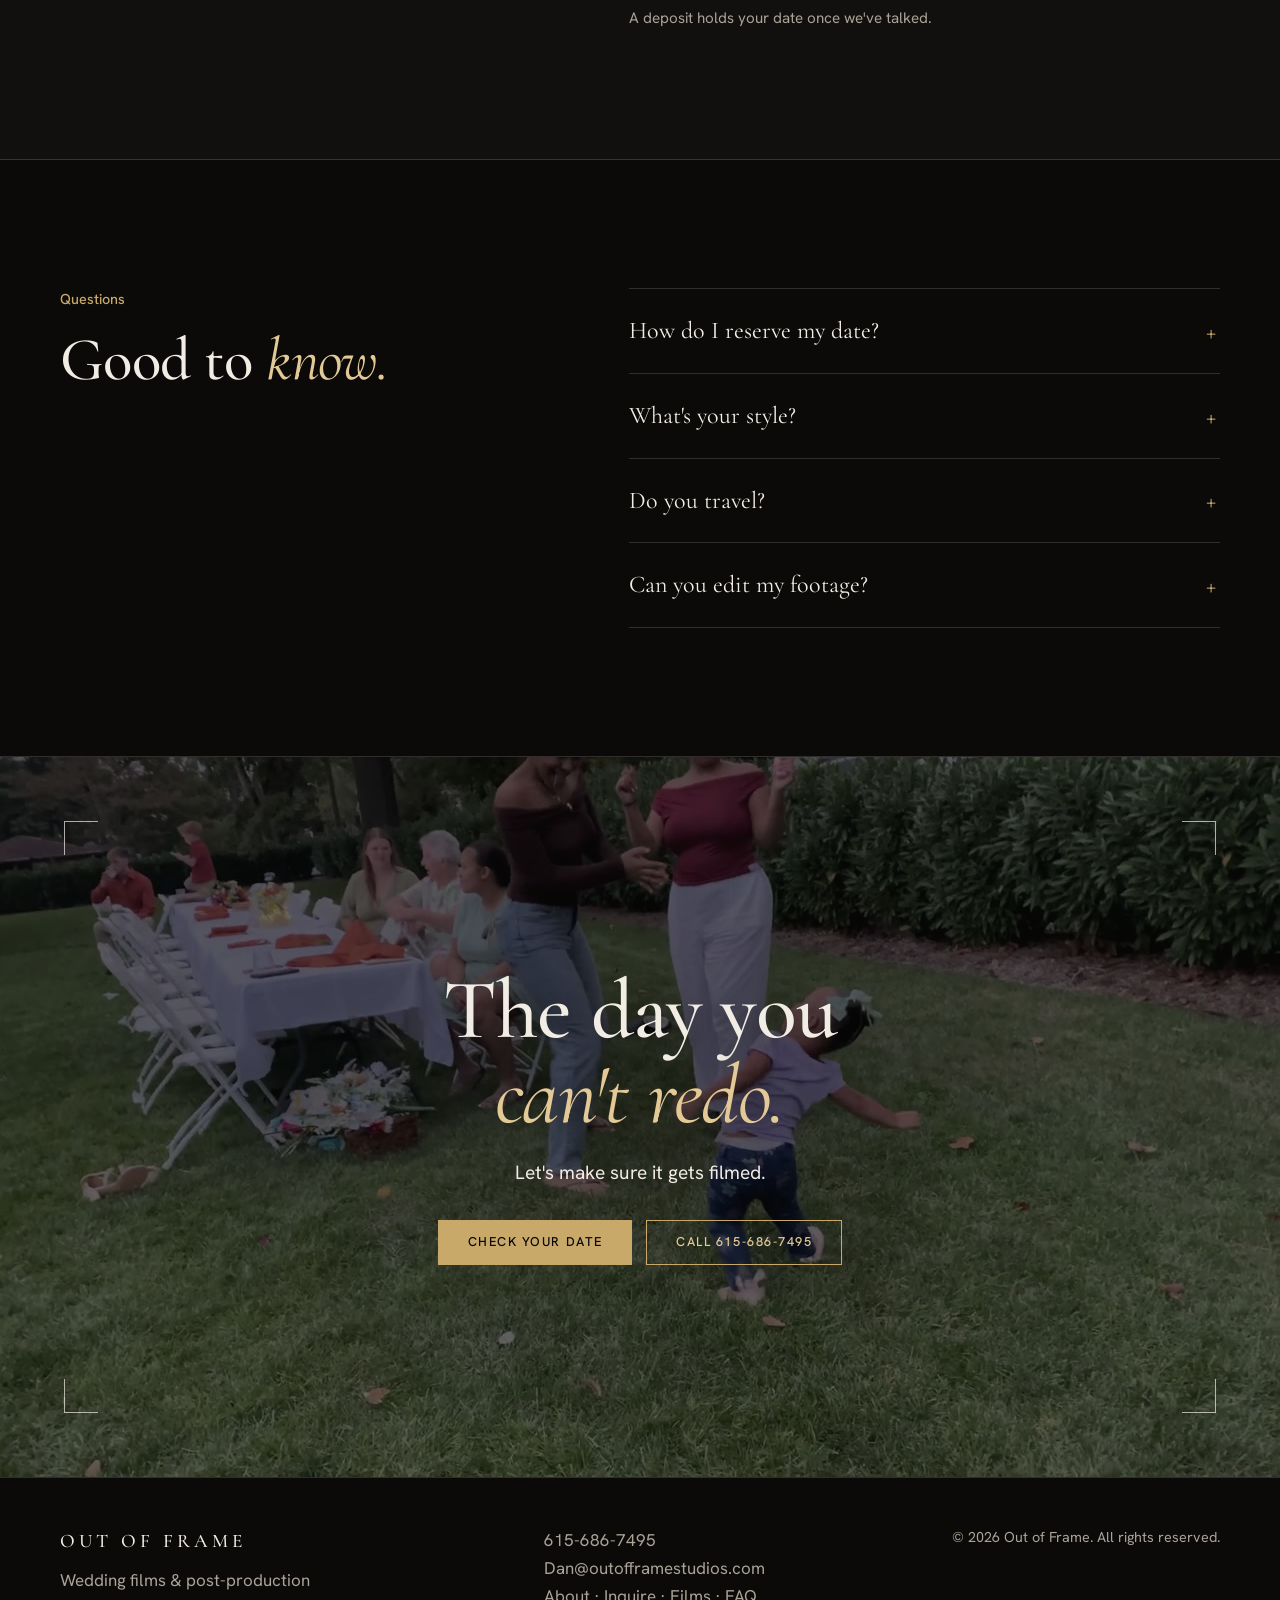
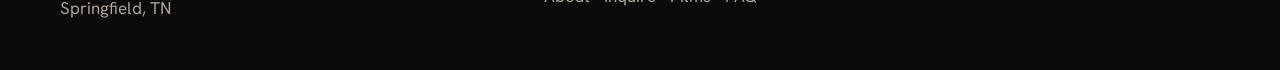
==== commit ecace2a3: "First look: keep audio, add tap-to-unmute button Co-Authored-By: Claude Sonnet 5.5 <noreply@anthropi" ====
--- a/index.html
+++ b/index.html
@@ -84,6 +84,7 @@
         <video src="video/first-look.mp4" poster="video/first-look.jpg" muted loop playsinline preload="metadata" aria-hidden="true"></video>
         <i></i><i></i><i></i><i></i>
         <span class="name__cap">First look</span>
+        <button class="name__sound" id="soundBtn" type="button" aria-pressed="false">Tap to unmute</button>
       </div>
       <div class="name__copy">
         <img class="name__mark" src="assets/logo-mark.png" alt="" width="280" height="310">
--- a/css/styles.css
+++ b/css/styles.css
@@ -76,6 +76,8 @@
 .name__media i:nth-of-type(2){top:16px;right:16px;border-width:1px 1px 0 0}
 .name__media i:nth-of-type(3){bottom:16px;left:16px;border-width:0 0 1px 1px}
 .name__media i:nth-of-type(4){bottom:16px;right:16px;border-width:0 1px 1px 0}
+.name__sound{position:absolute;z-index:3;top:18px;right:52px;background:rgba(11,10,9,.6);border:1px solid rgba(241,236,228,.5);color:var(--ink);font:500 .8rem/1 var(--sans);letter-spacing:.04em;padding:.55rem .8rem;cursor:pointer;transition:background .25s,color .25s,border-color .25s}
+.name__sound:hover{background:var(--gold);border-color:var(--gold);color:#0b0a09}
 .name__cap{position:absolute;left:0;right:0;bottom:34px;text-align:center;z-index:2;font-size:.9rem;color:var(--ink);text-shadow:0 1px 12px rgba(0,0,0,.8)}
 .name__media::after{content:"";position:absolute;inset:0;background:linear-gradient(180deg,transparent 60%,rgba(11,10,9,.65))}
 .name__copy{position:relative}
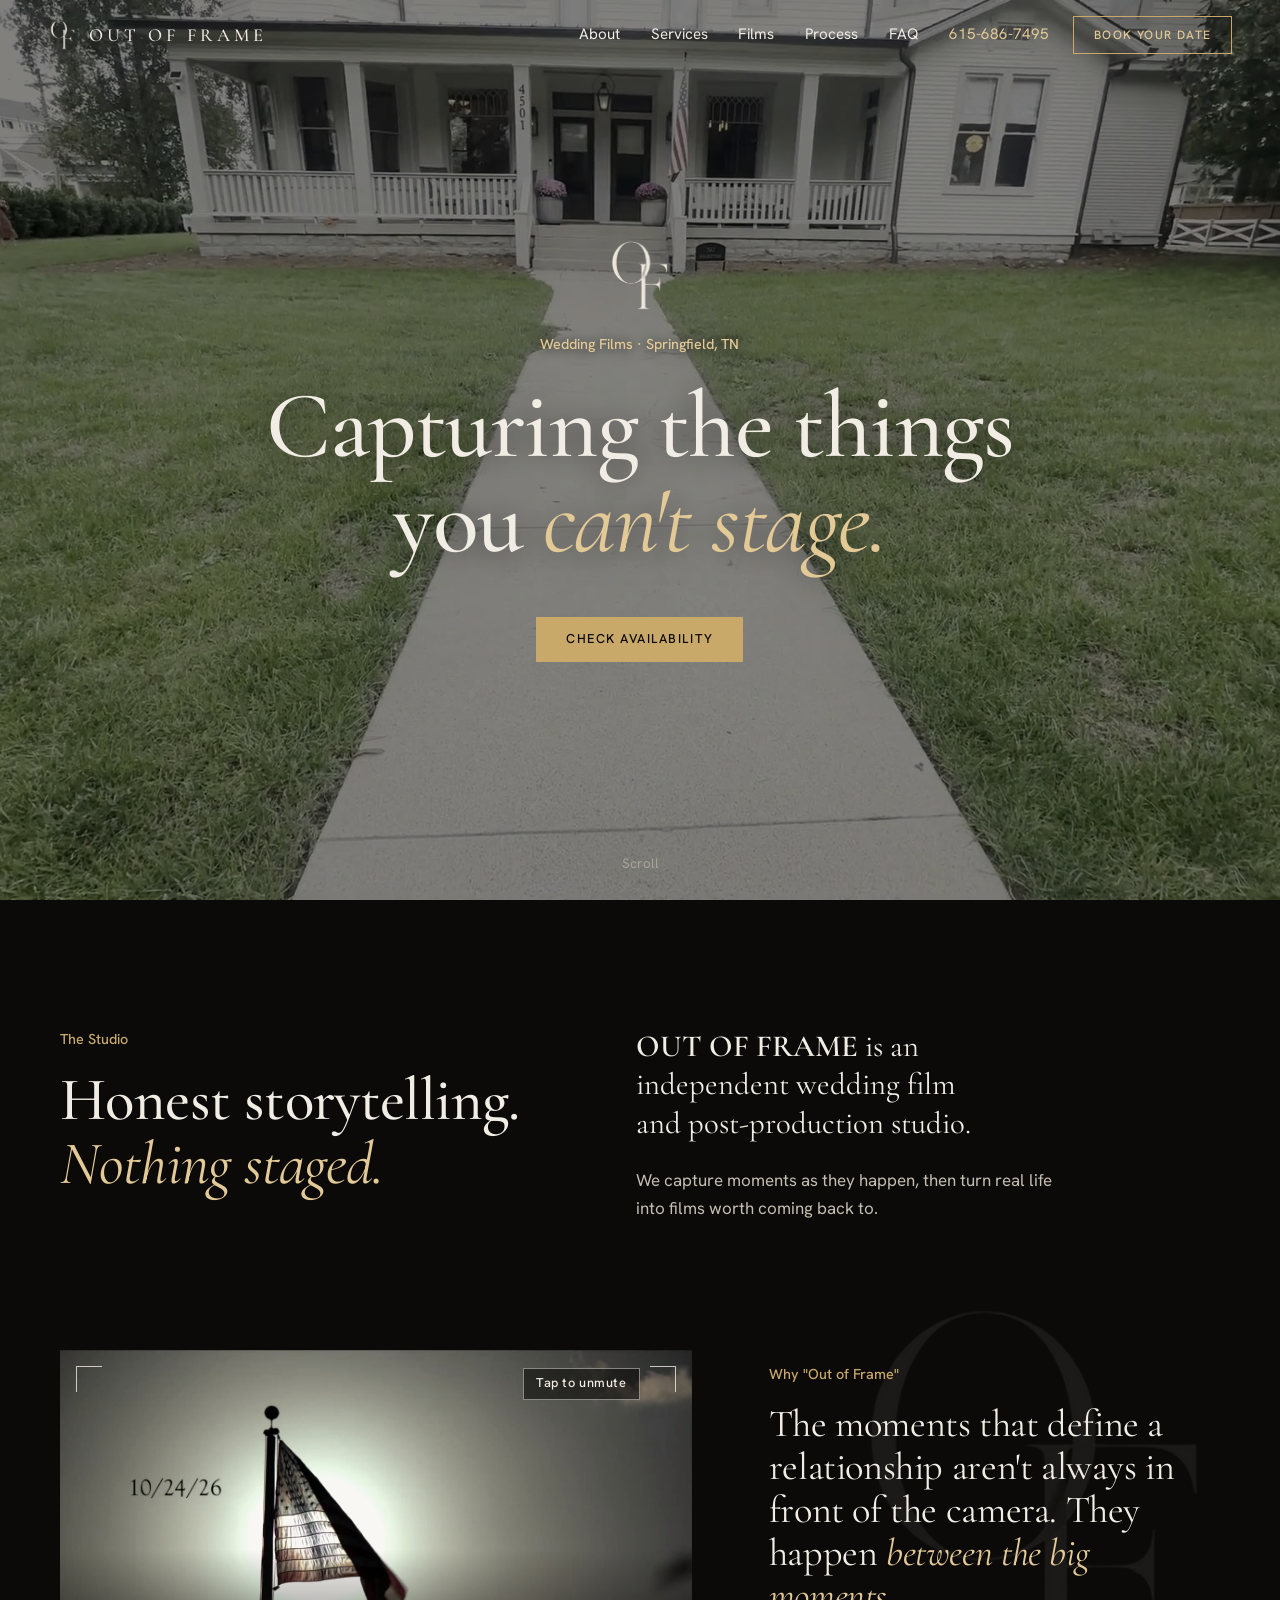
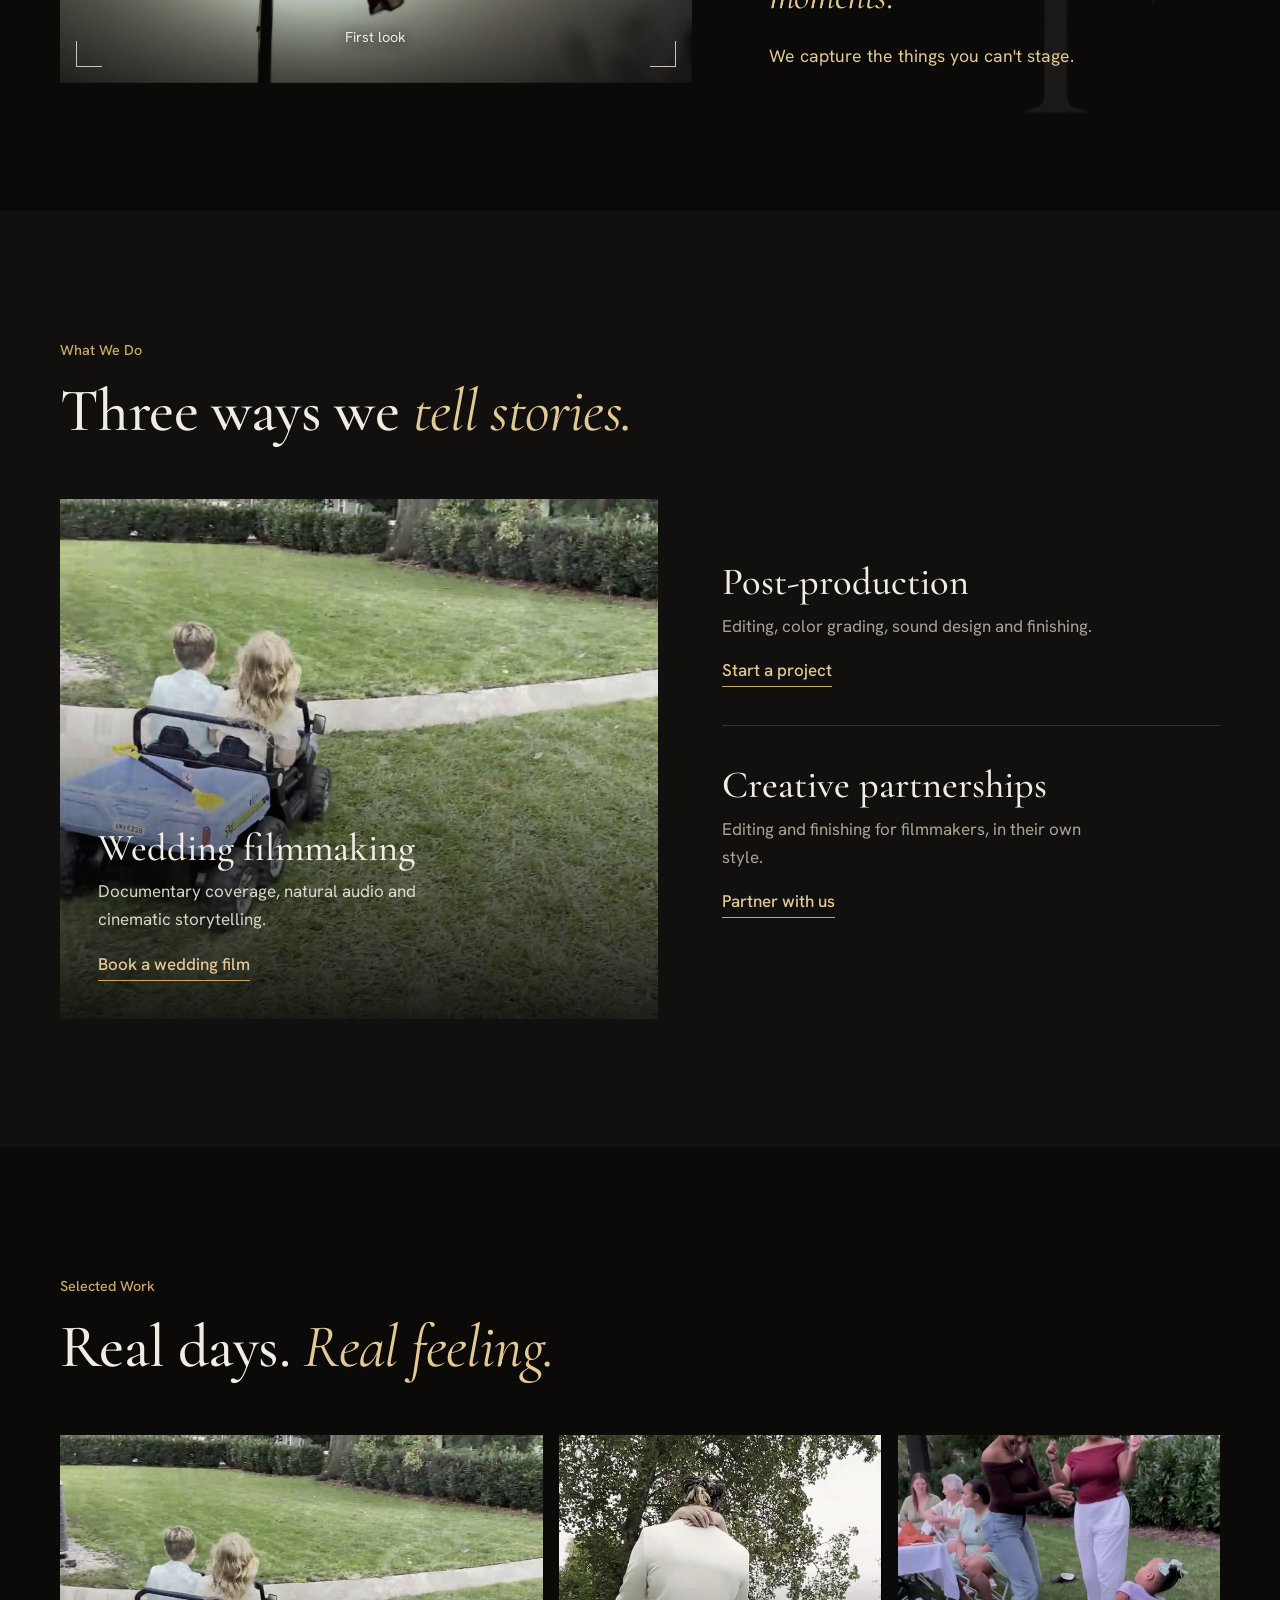
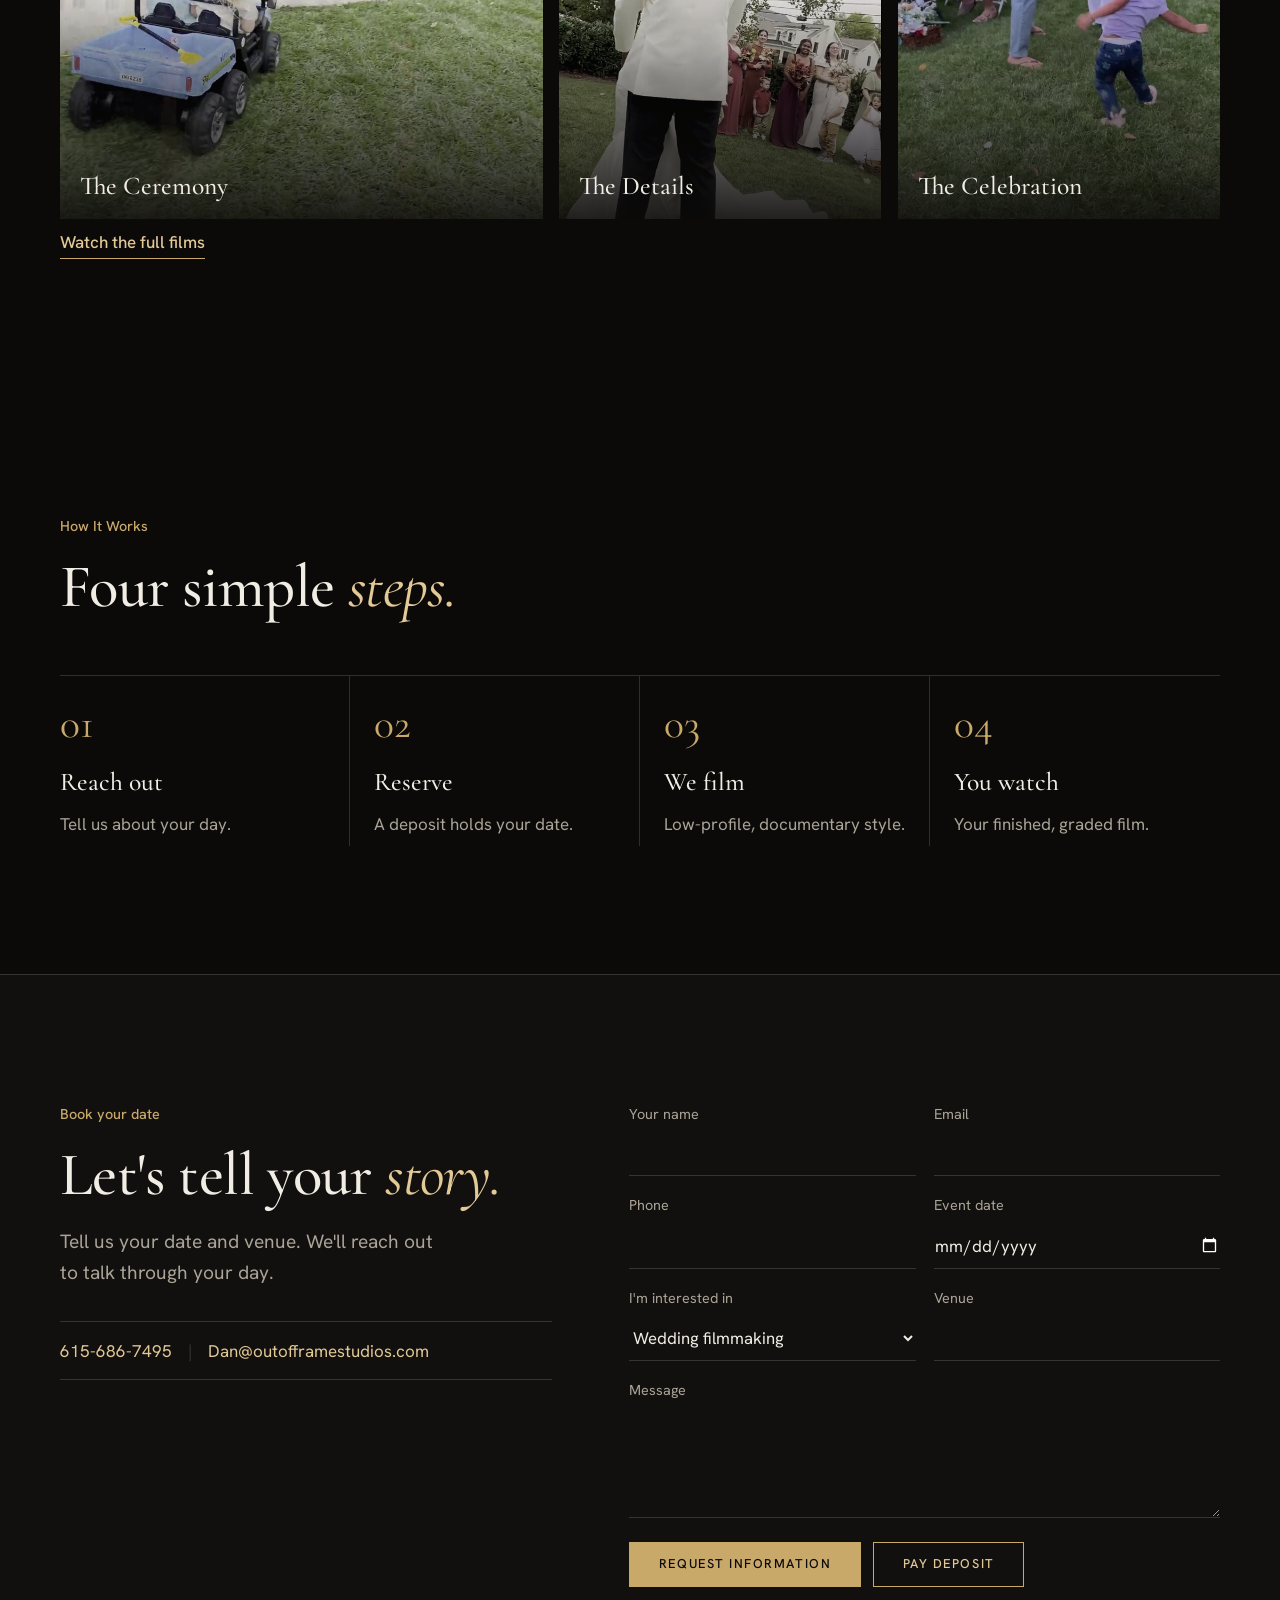
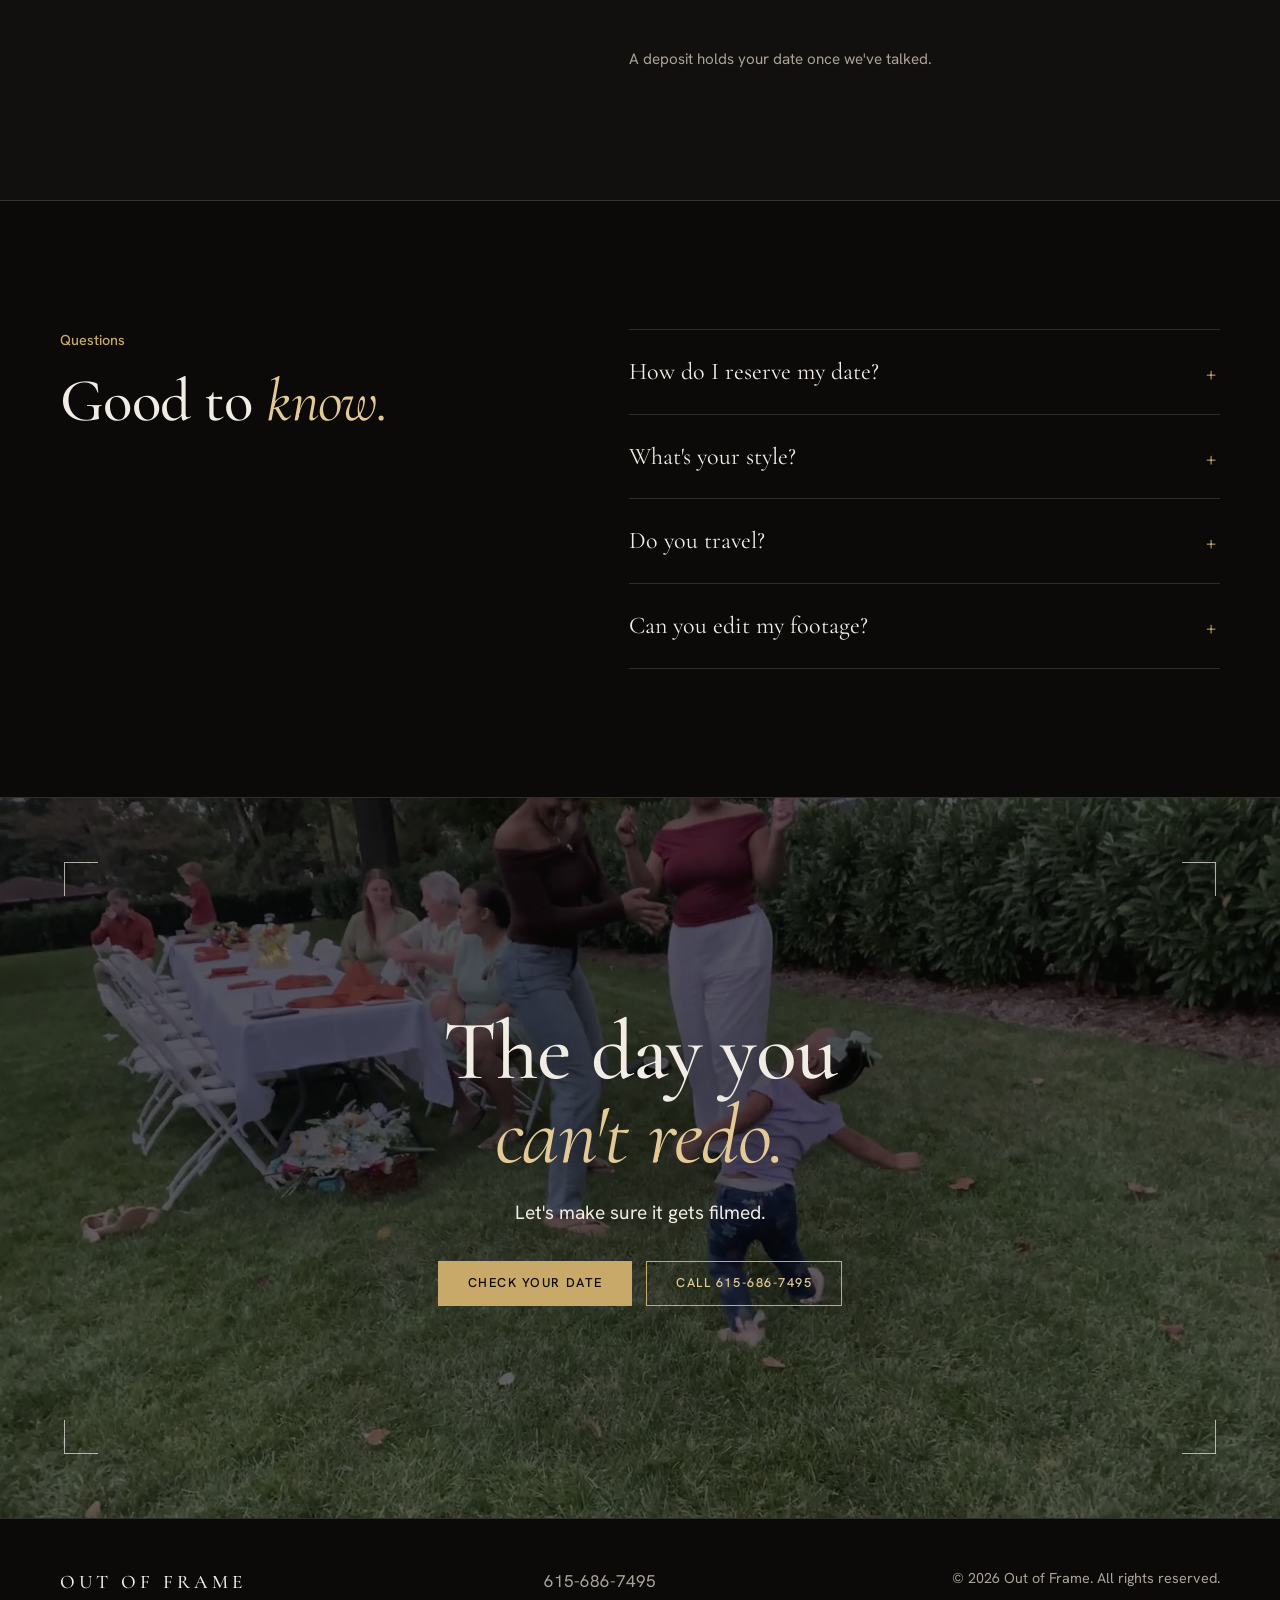
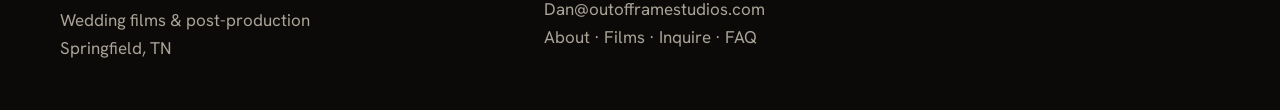
==== commit 22f13077: "Add Films page with the newest film and the full Ray wedding film; link from nav, footer and homepag" ====
--- a/index.html
+++ b/index.html
@@ -34,7 +34,7 @@
   <nav class="nav__links" id="navLinks" aria-label="Primary">
     <a href="about.html">About</a>
     <a href="#services">Services</a>
-    <a href="#films">Films</a>
+    <a href="films.html">Films</a>
     <a href="#process">Process</a>
     <a href="#faq">FAQ</a>
     <a class="nav__phone" href="tel:+16156867495" data-phone>615-686-7495</a>
@@ -136,6 +136,7 @@
       </div>
 
       <div class="reel" id="reel"></div>
+      <p class="films-more"><a class="link" href="films.html">Watch the full films</a></p>
     </div>
   </section>
 
@@ -233,7 +234,7 @@
 <footer class="footer">
   <div class="wrap footer__grid">
     <div><b class="footer__brand">OUT OF FRAME</b><p>Wedding films &amp; post-production<br>Springfield, TN</p></div>
-    <div><p><a href="tel:+16156867495" data-phone>615-686-7495</a></p><p><a href="mailto:Dan@outofframestudios.com">Dan@outofframestudios.com</a></p><p><a href="about.html">About</a> · <a href="#book">Inquire</a> · <a href="#films">Films</a> · <a href="#faq">FAQ</a></p></div>
+    <div><p><a href="tel:+16156867495" data-phone>615-686-7495</a></p><p><a href="mailto:Dan@outofframestudios.com">Dan@outofframestudios.com</a></p><p><a href="about.html">About</a> · <a href="films.html">Films</a> · <a href="#book">Inquire</a> · <a href="#faq">FAQ</a></p></div>
     <p class="footer__copy">© <span id="yr"></span> Out of Frame. All rights reserved.</p>
   </div>
 </footer>
--- a/css/styles.css
+++ b/css/styles.css
@@ -121,6 +121,18 @@
 .reel__meta{position:absolute;left:20px;bottom:18px;right:20px;z-index:2}
 .reel__meta b{font-family:var(--serif);font-weight:500;font-size:1.6rem;line-height:1.1}
 
+/* Films page */
+.films-page{padding-top:clamp(120px,14vw,170px)}
+.film{margin-bottom:clamp(56px,8vw,96px)}
+.film__head{display:flex;justify-content:space-between;align-items:flex-end;gap:clamp(20px,5vw,64px);margin-bottom:1.4rem}
+.film__tag{font-size:.9rem;font-weight:500;color:var(--gold);margin-bottom:.4rem}
+.film__title{font-family:var(--serif);font-weight:500;font-size:clamp(2rem,4vw,3.2rem);line-height:1.05}
+.film__note{color:var(--mute);max-width:36ch}
+.film__player{position:relative;aspect-ratio:16/9;background:#000;border:1px solid var(--line)}
+.film__player iframe{position:absolute;inset:0;width:100%;height:100%;border:0}
+.films-more{color:var(--mute)}
+.films-more .link{margin-top:.6rem}
+
 /* Process */
 .steps{list-style:none;display:grid;grid-template-columns:repeat(4,1fr);border-top:1px solid var(--line)}
 .steps li{padding:28px 24px 8px;border-right:1px solid var(--line)}
@@ -192,6 +204,7 @@
 .reveal.is-visible{opacity:1;transform:none}
 
 @media (max-width:900px){
+  .film__head{flex-direction:column;align-items:flex-start;gap:.6rem}
   .nav__toggle{display:block;z-index:2;margin-left:auto}
   .nav__cta{display:none}
   .nav__links{position:fixed;inset:0;background:var(--bg);flex-direction:column;justify-content:center;gap:26px;font-size:1.3rem;opacity:0;pointer-events:none;transition:opacity .3s;margin:0}
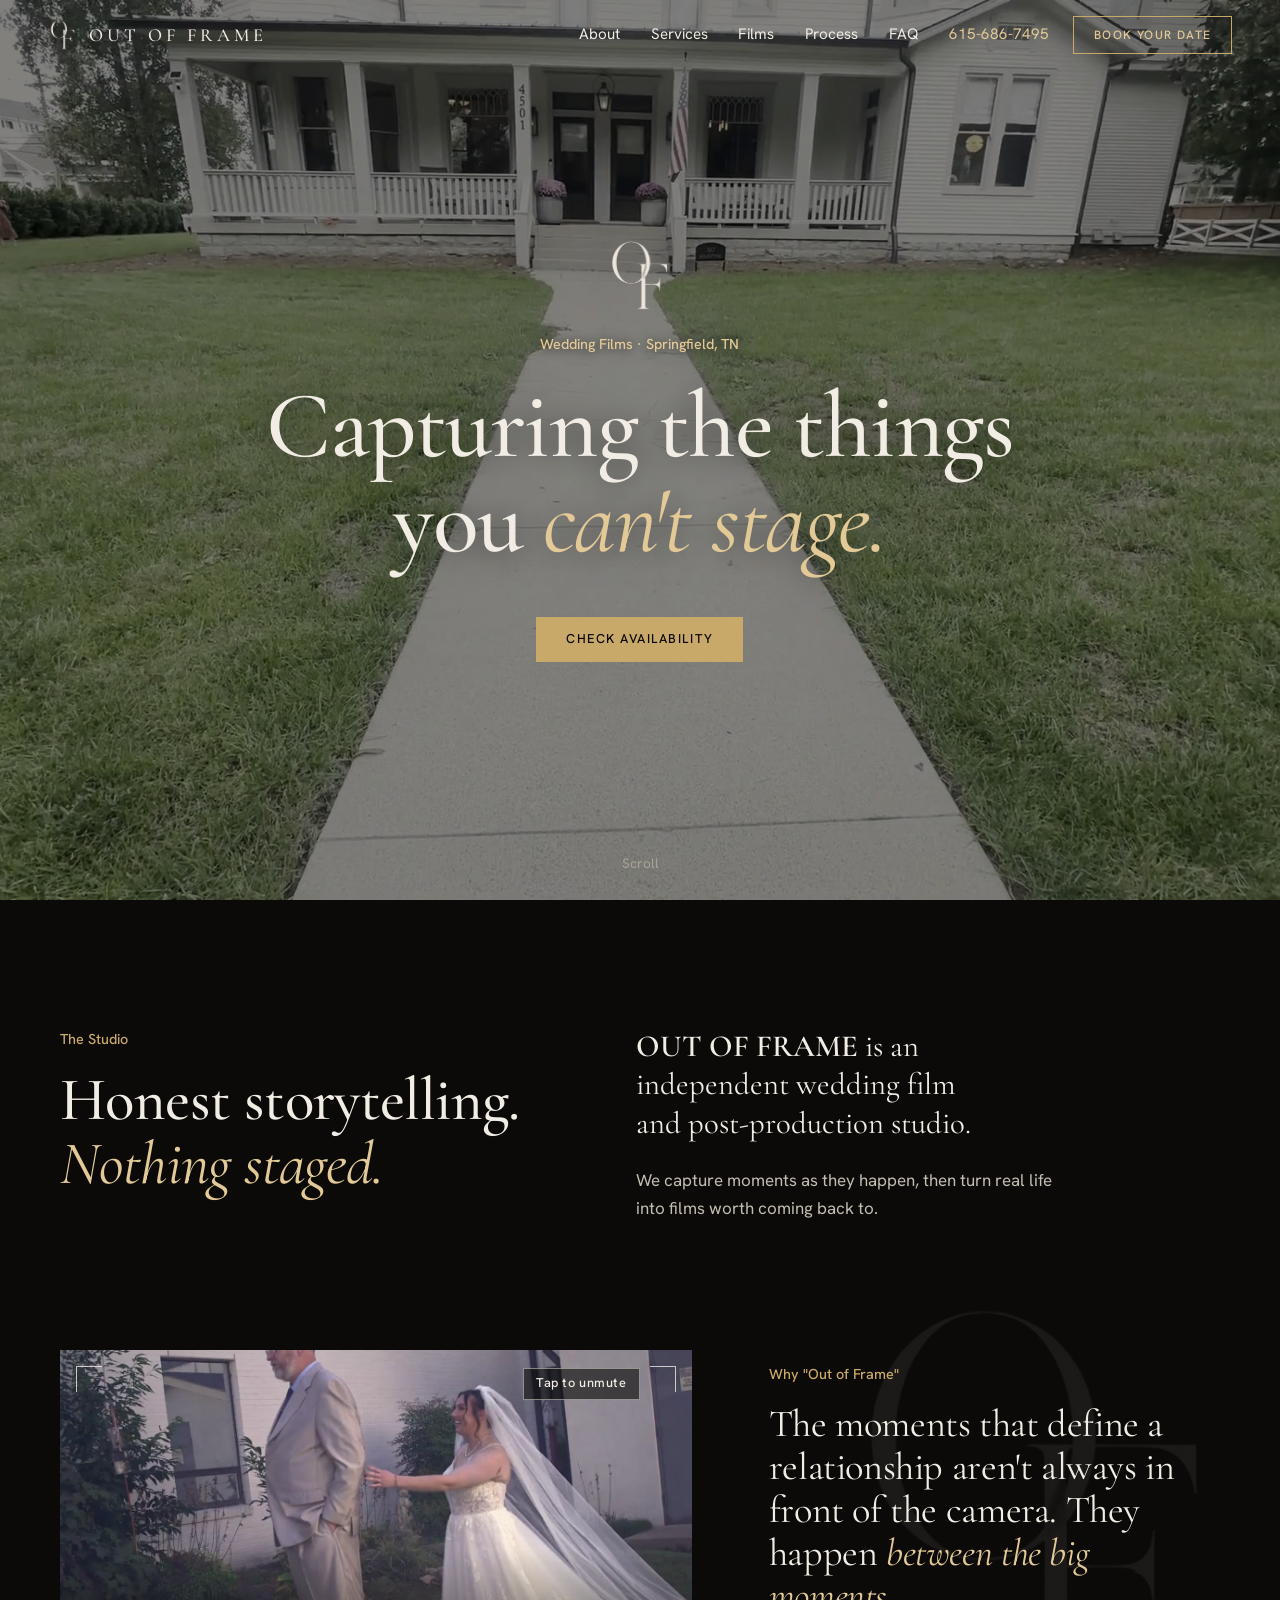
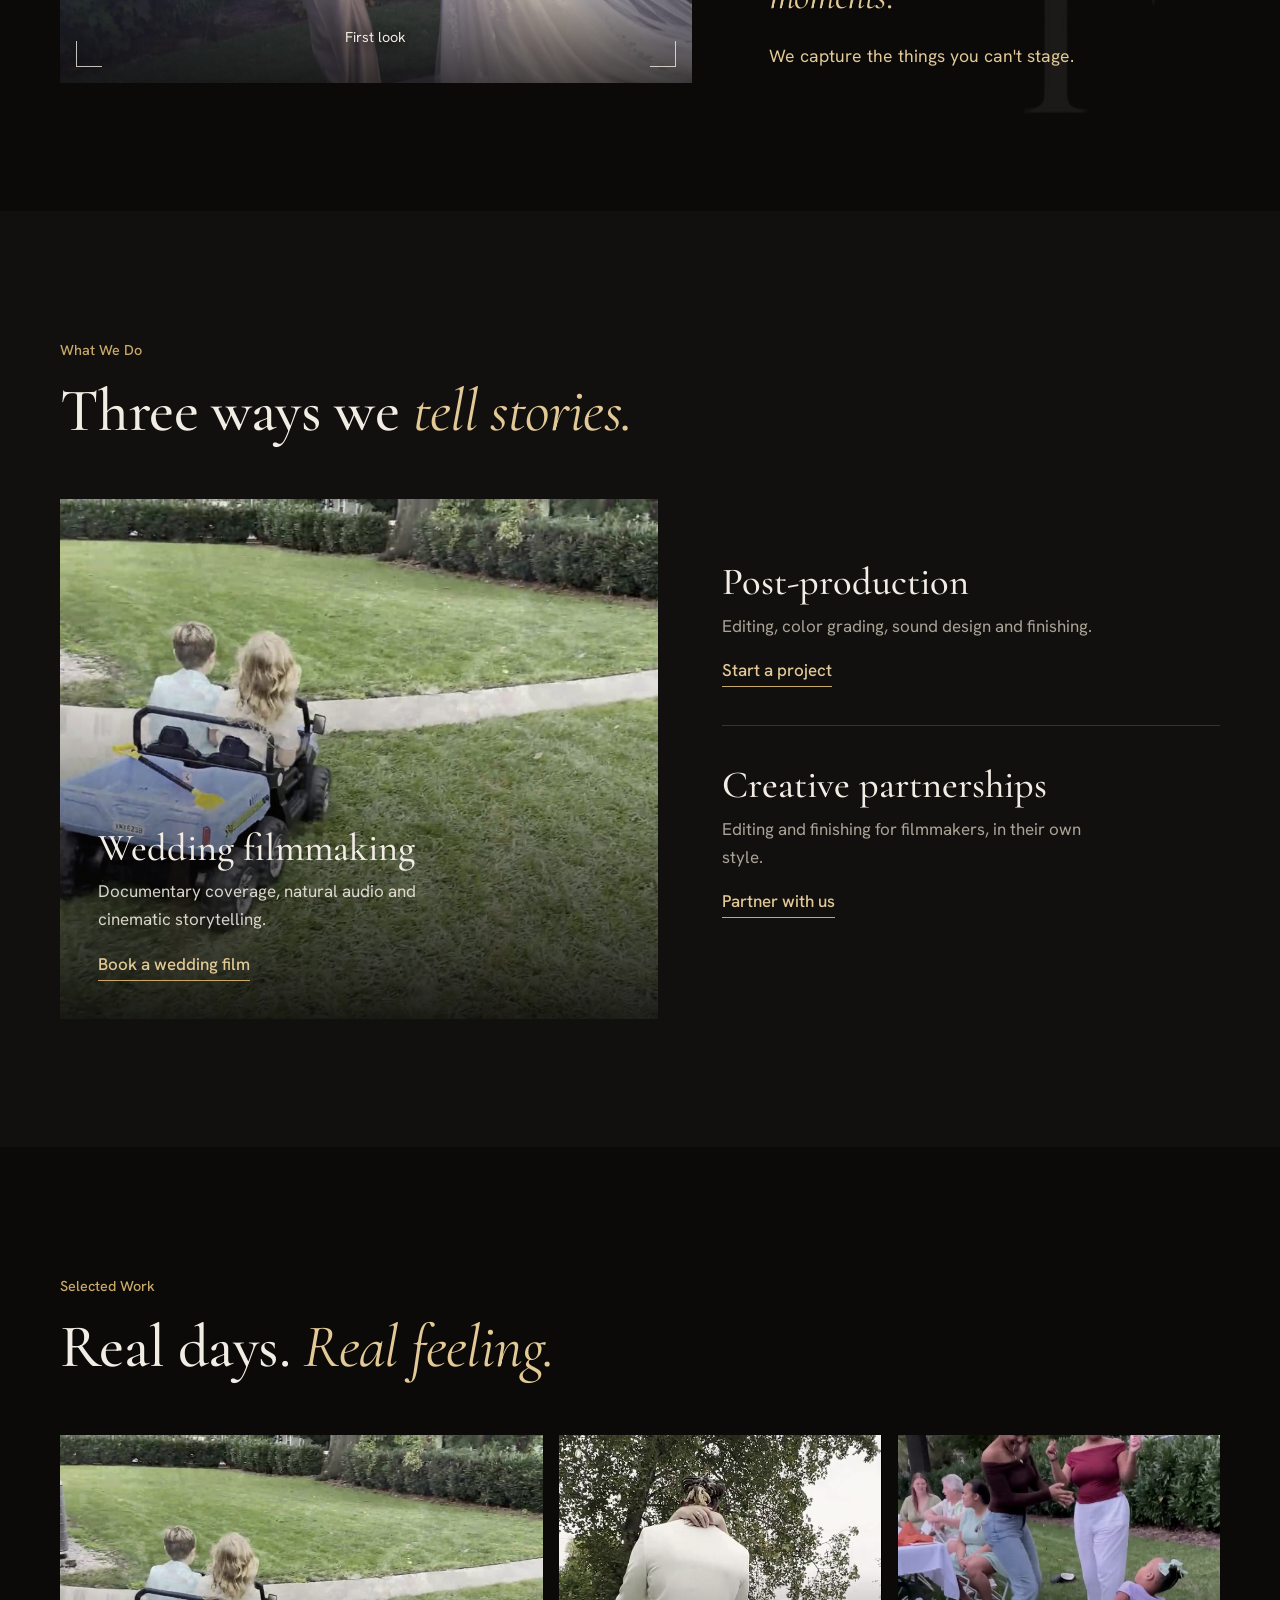
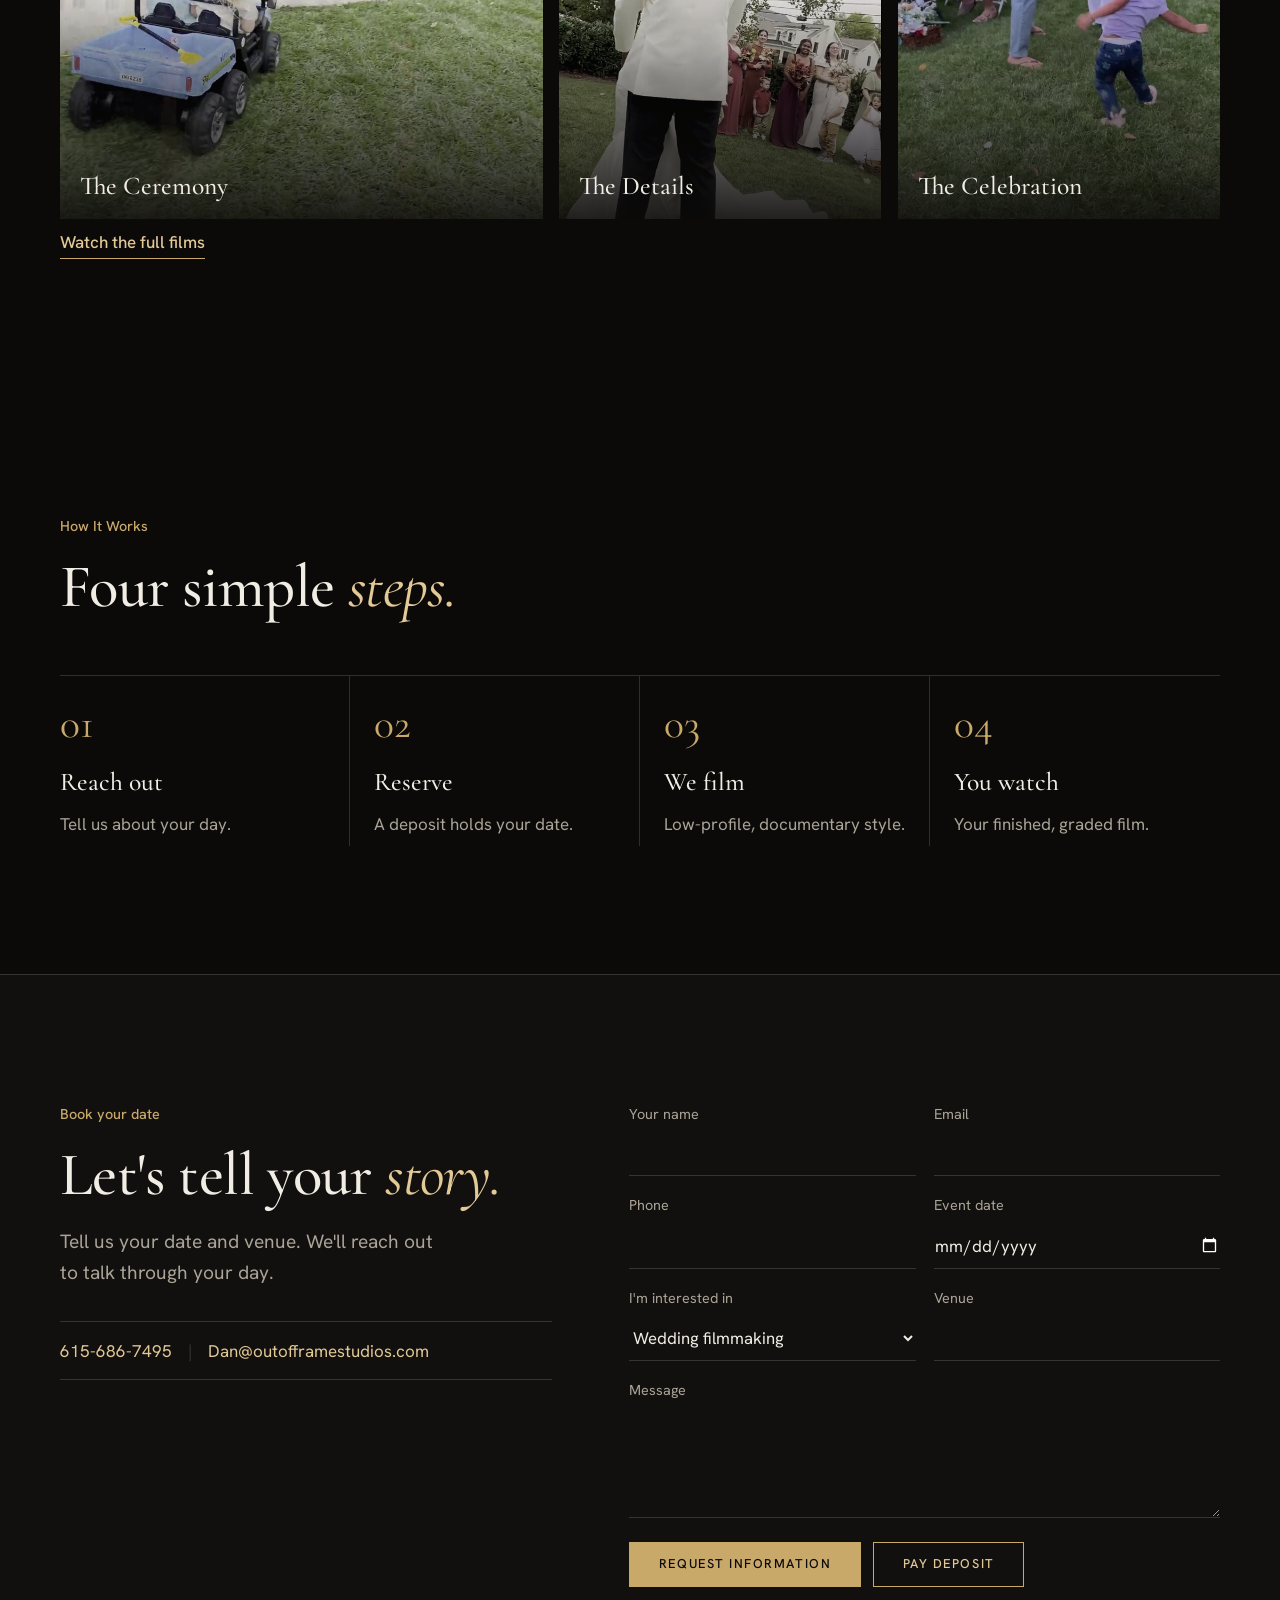
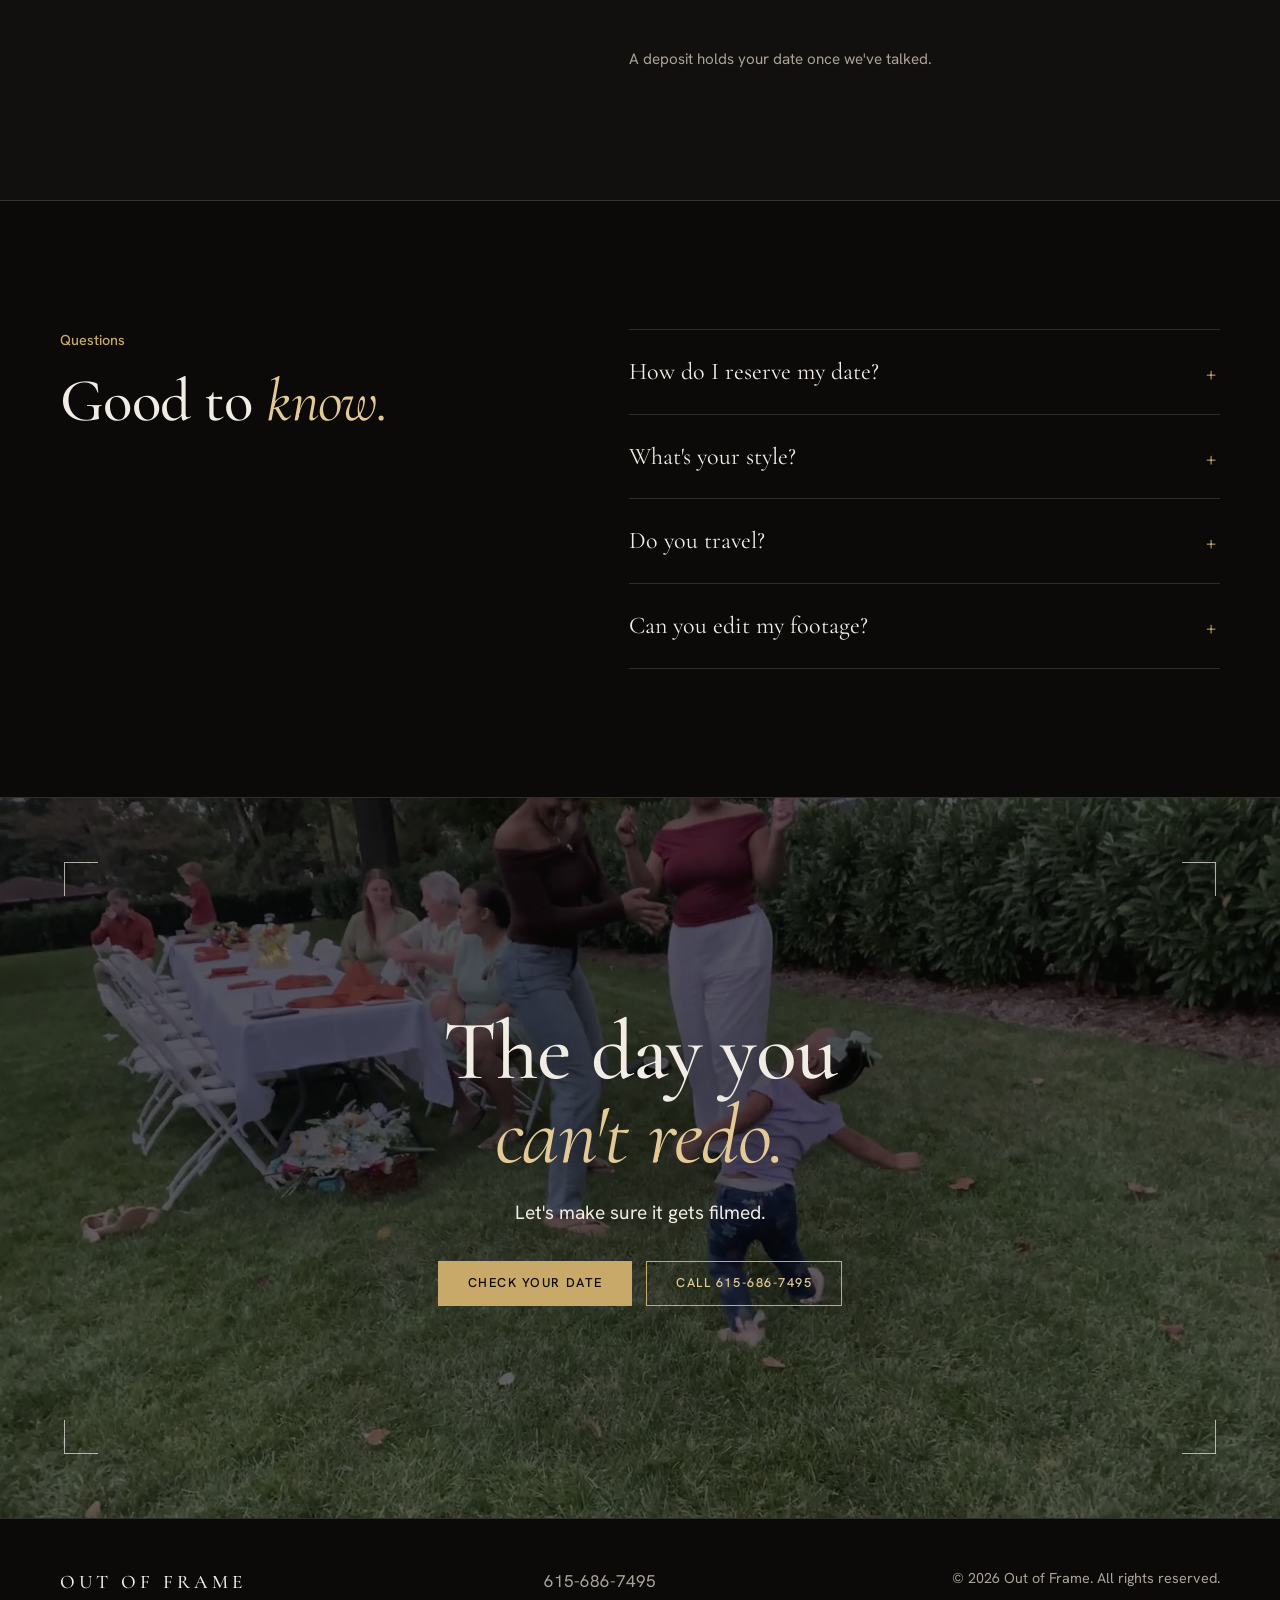
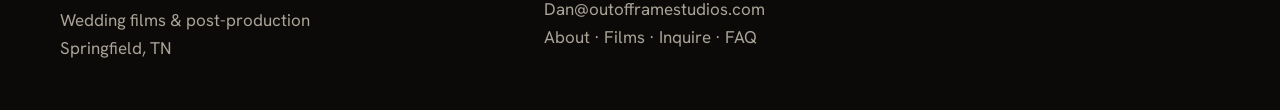
==== commit 2cd546ff: "First look: trim to the dad and daughter scene so it opens on them (no flag, no black card) Co-Autho" ====
--- a/index.html
+++ b/index.html
@@ -81,7 +81,7 @@
 
     <div class="wrap name reveal">
       <div class="name__media">
-        <video src="video/first-look.mp4" poster="video/first-look.jpg" muted loop playsinline preload="metadata" aria-hidden="true"></video>
+        <video src="video/first-look-2.mp4" poster="video/first-look-2.jpg" muted loop playsinline preload="metadata" aria-hidden="true"></video>
         <i></i><i></i><i></i><i></i>
         <span class="name__cap">First look</span>
         <button class="name__sound" id="soundBtn" type="button" aria-pressed="false">Tap to unmute</button>
--- a/css/styles.css
+++ b/css/styles.css
@@ -127,9 +127,8 @@
 .film__head{display:flex;justify-content:space-between;align-items:flex-end;gap:clamp(20px,5vw,64px);margin-bottom:1.4rem}
 .film__tag{font-size:.9rem;font-weight:500;color:var(--gold);margin-bottom:.4rem}
 .film__title{font-family:var(--serif);font-weight:500;font-size:clamp(2rem,4vw,3.2rem);line-height:1.05}
-.film__note{color:var(--mute);max-width:36ch}
 .film__player{position:relative;aspect-ratio:16/9;background:#000;border:1px solid var(--line)}
-.film__player iframe{position:absolute;inset:0;width:100%;height:100%;border:0}
+.film__player video{position:absolute;inset:0;width:100%;height:100%;background:#000}
 .films-more{color:var(--mute)}
 .films-more .link{margin-top:.6rem}
 
@@ -196,7 +195,7 @@
 .modal{position:fixed;inset:0;z-index:100;background:rgba(5,4,4,.95);display:grid;place-items:center;padding:24px}
 .modal[hidden]{display:none}
 .modal__frame{width:min(1200px,100%);aspect-ratio:16/9}
-.modal__frame iframe{width:100%;height:100%;border:0}
+.modal__frame video{width:100%;height:100%;background:#000}
 .modal__close{position:absolute;top:14px;right:22px;background:none;border:0;color:var(--ink);font-size:2.6rem;cursor:pointer;line-height:1}
 
 /* Reveal: a short fade, nothing more */
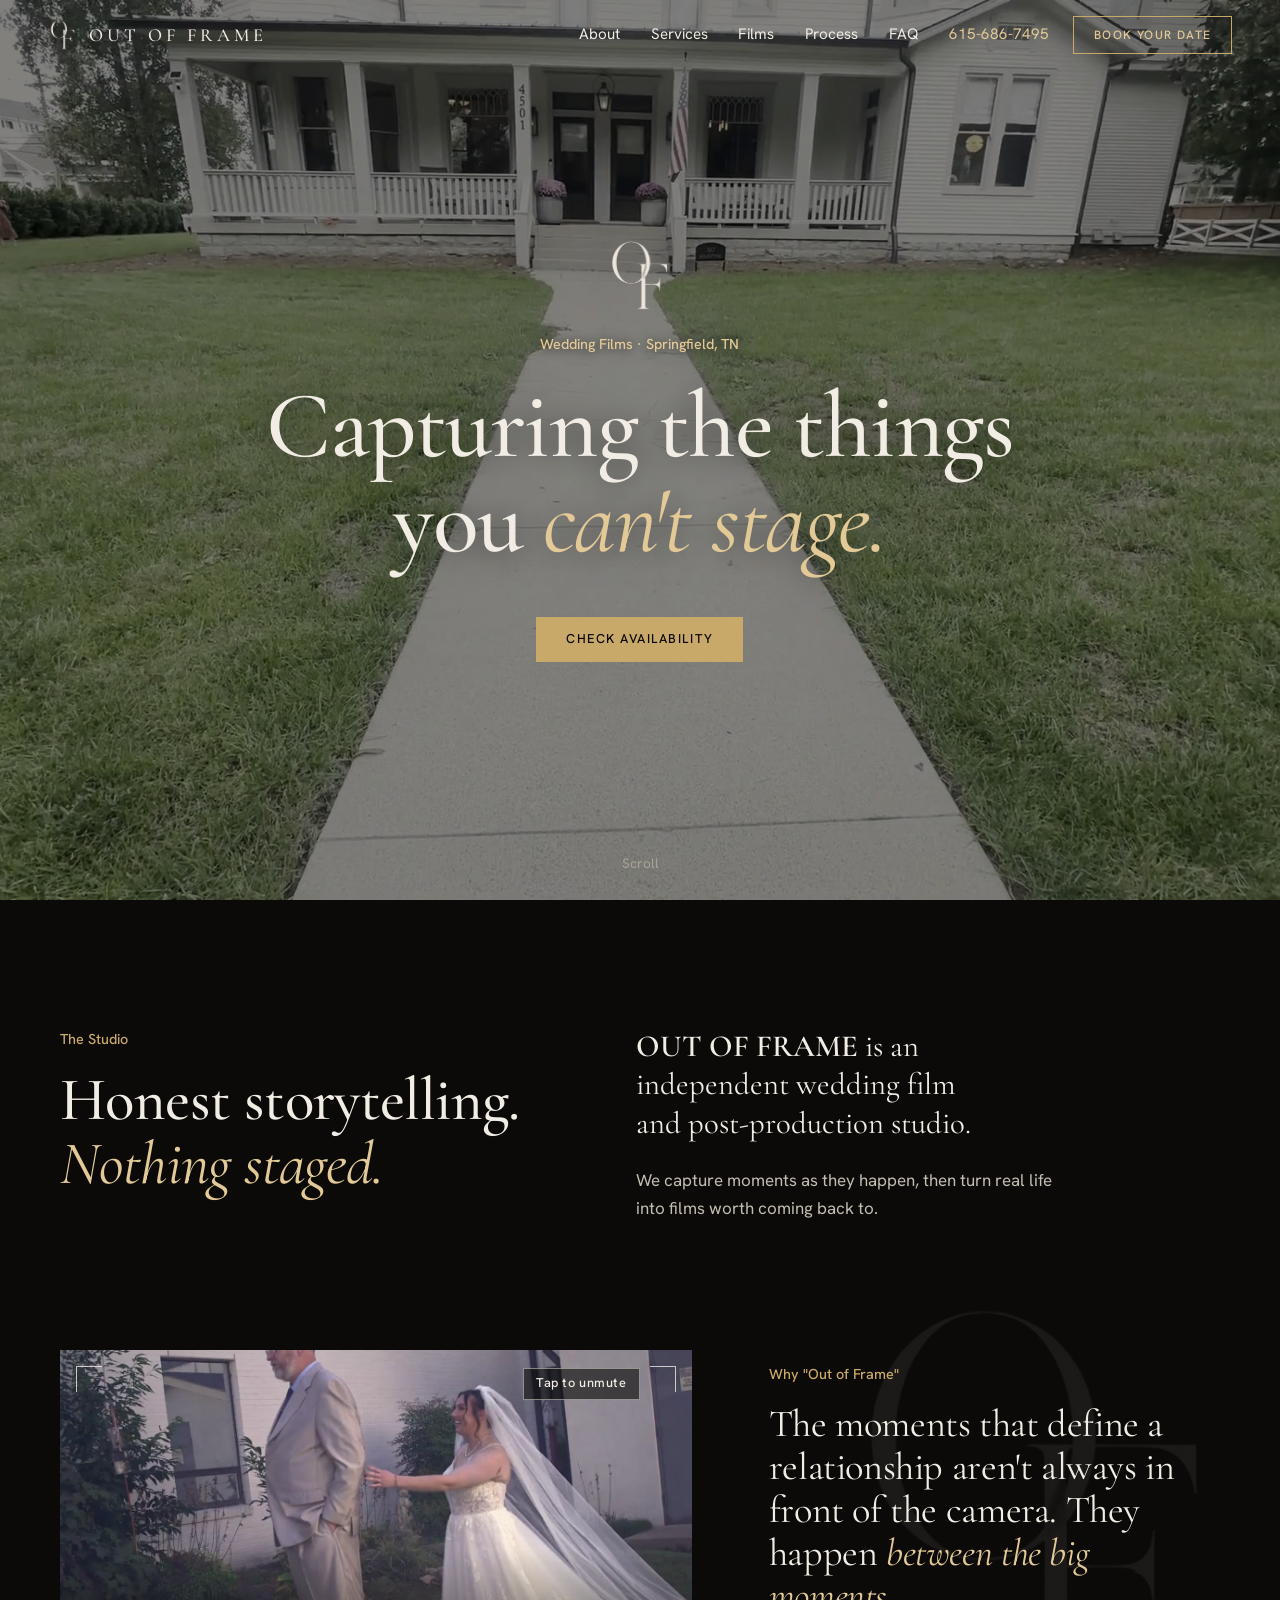
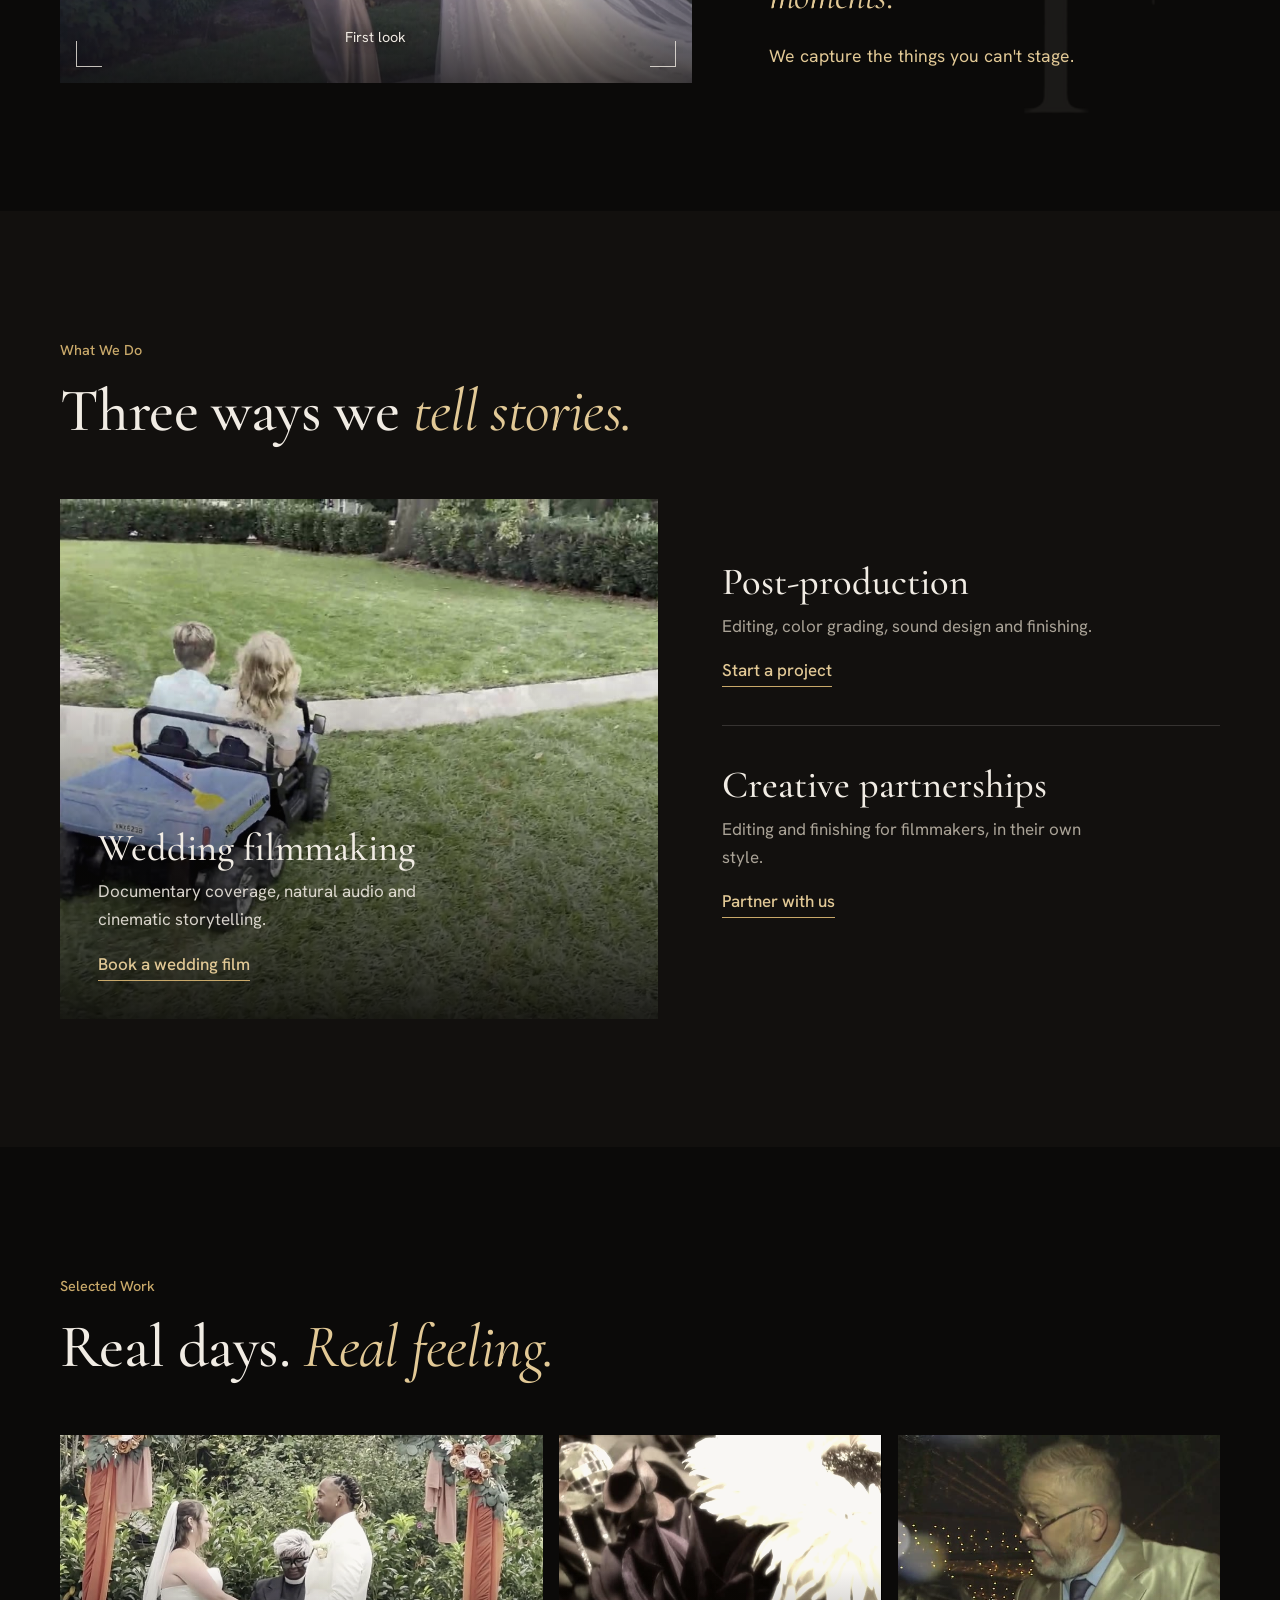
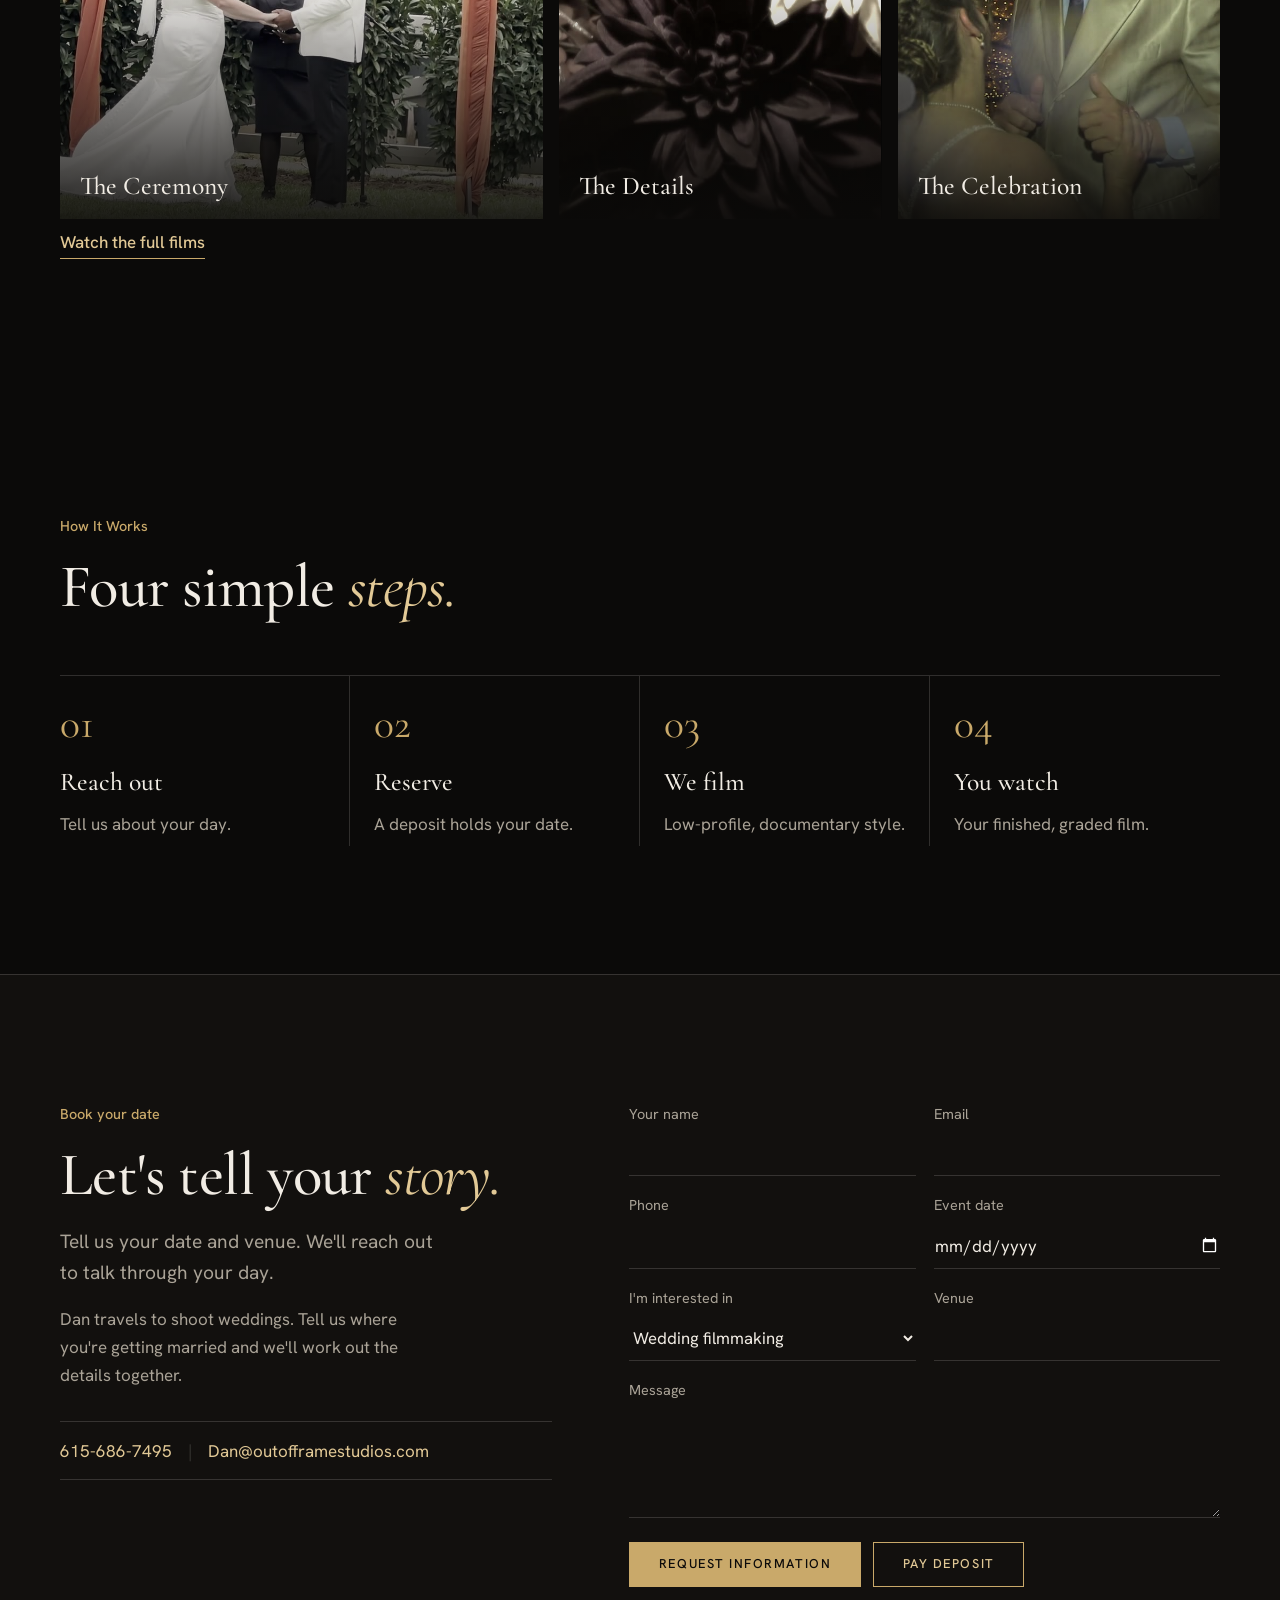
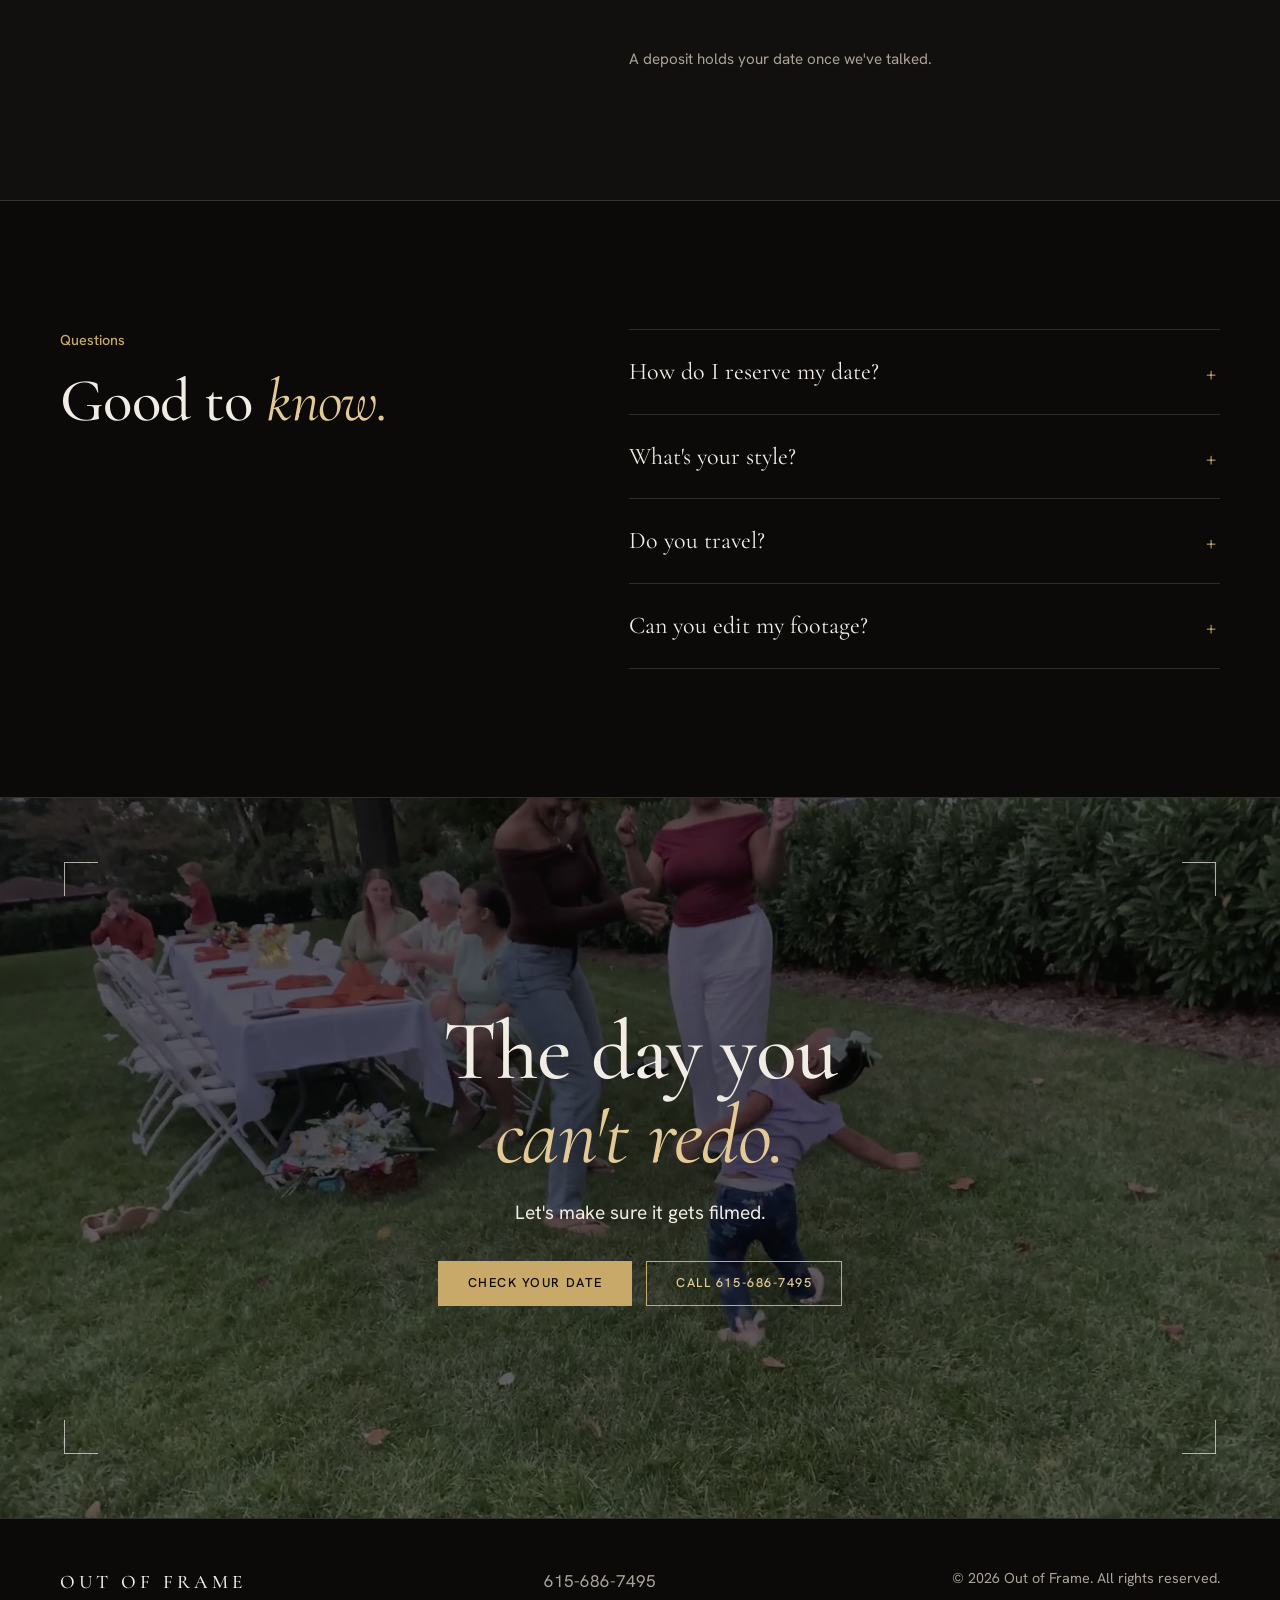
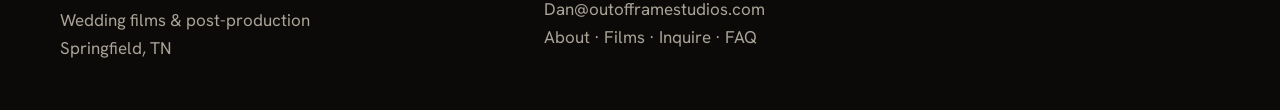
==== commit e464e5a1: "Booking section and FAQ: Dan travels for weddings, details worked out together Co-Authored-By: Claud" ====
--- a/index.html
+++ b/index.html
@@ -163,6 +163,7 @@
         <p class="eyebrow">Book your date</p>
         <h2 class="h2">Let's tell your <em>story.</em></h2>
         <p class="lead">Tell us your date and venue. We'll reach out to talk through your day.</p>
+        <p class="book__travel">Dan travels to shoot weddings. Tell us where you're getting married and we'll work out the details together.</p>
 
         <p class="book__contact"><a href="tel:+16156867495" data-phone>615-686-7495</a><span aria-hidden="true">|</span><a href="mailto:Dan@outofframestudios.com">Dan@outofframestudios.com</a></p>
       </div>
@@ -209,7 +210,7 @@
       <div class="acc reveal">
         <details><summary>How do I reserve my date?</summary><p>Send an inquiry, then place a deposit. Your date is held once it's received.</p></details>
         <details><summary>What's your style?</summary><p>Documentary and low-profile. Natural audio, real emotion, no forced poses.</p></details>
-        <details><summary>Do you travel?</summary><p>Yes. Reach out with your location.</p></details>
+        <details><summary>Do you travel?</summary><p>Yes. Dan travels to shoot weddings, and the details can be worked out together. Reach out with your location.</p></details>
         <details><summary>Can you edit my footage?</summary><p>Yes. We edit, grade and finish for other filmmakers.</p></details>
       </div>
     </div>
--- a/css/styles.css
+++ b/css/styles.css
@@ -144,6 +144,7 @@
 .book{background:var(--bg2);border-block:1px solid var(--line)}
 .book__grid{display:grid;grid-template-columns:5fr 6fr;gap:clamp(32px,6vw,88px);align-items:start}
 .book__intro .lead{color:var(--mute);max-width:34ch;margin-top:1.2rem}
+.book__travel{max-width:38ch;margin-top:1rem;color:var(--mute)}
 .book__contact{display:flex;flex-wrap:wrap;gap:.4rem 1rem;margin-top:2rem;padding:.9rem 0;border-block:1px solid var(--line);color:var(--line)}
 .book__contact a{color:var(--gold2)}
 .book__contact a:hover{color:var(--ink)}
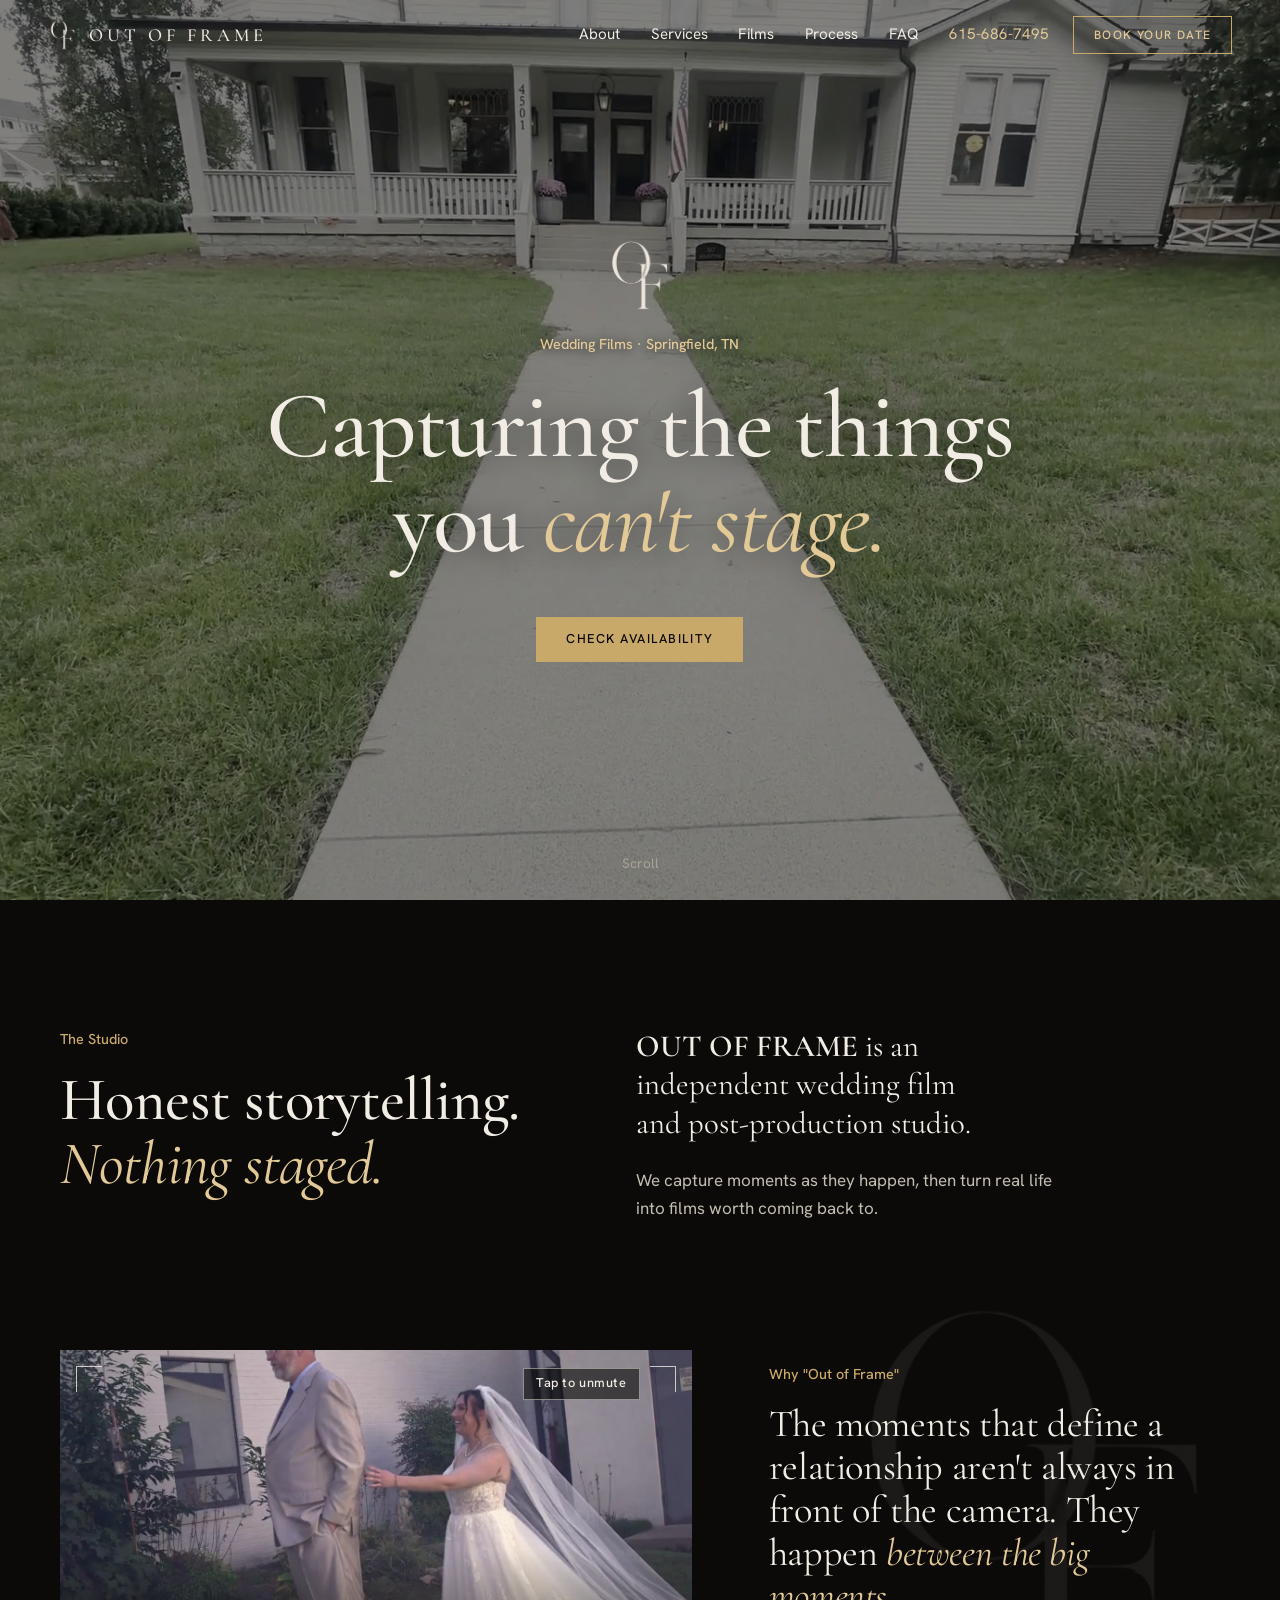
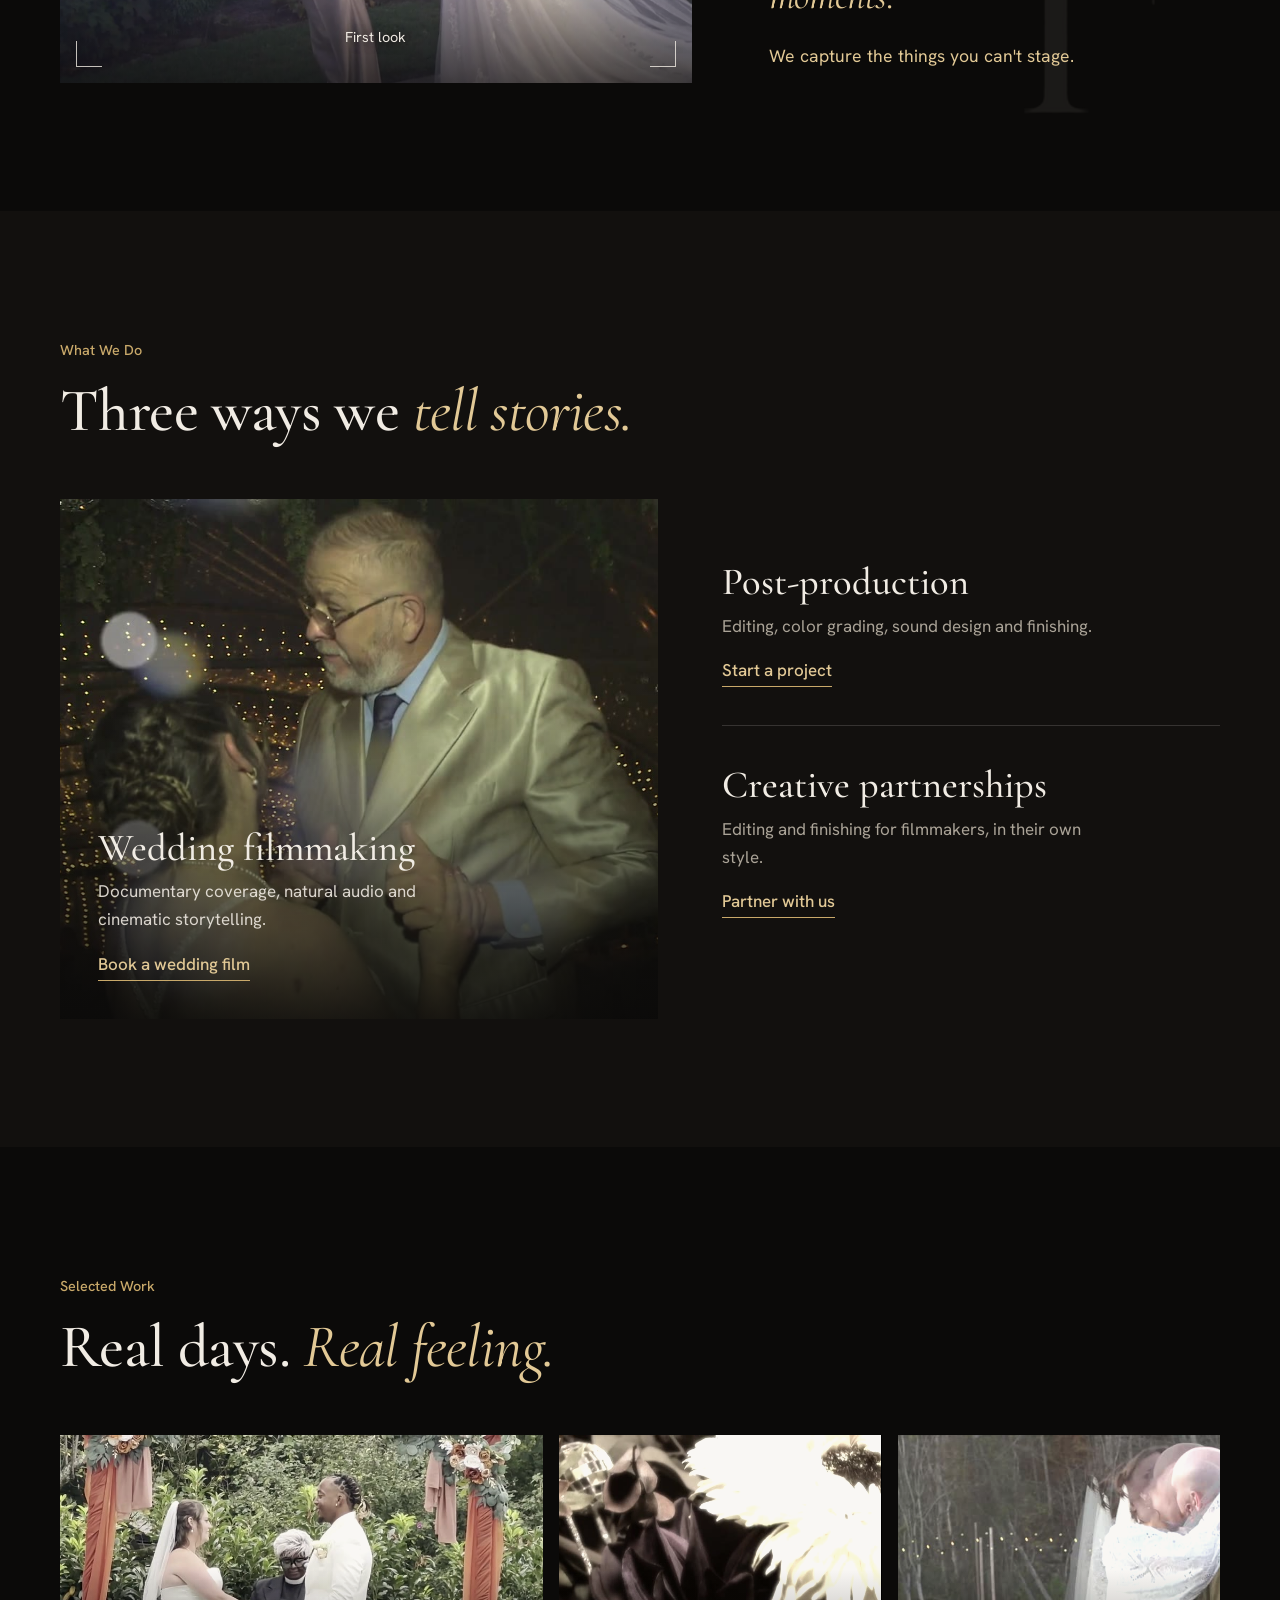
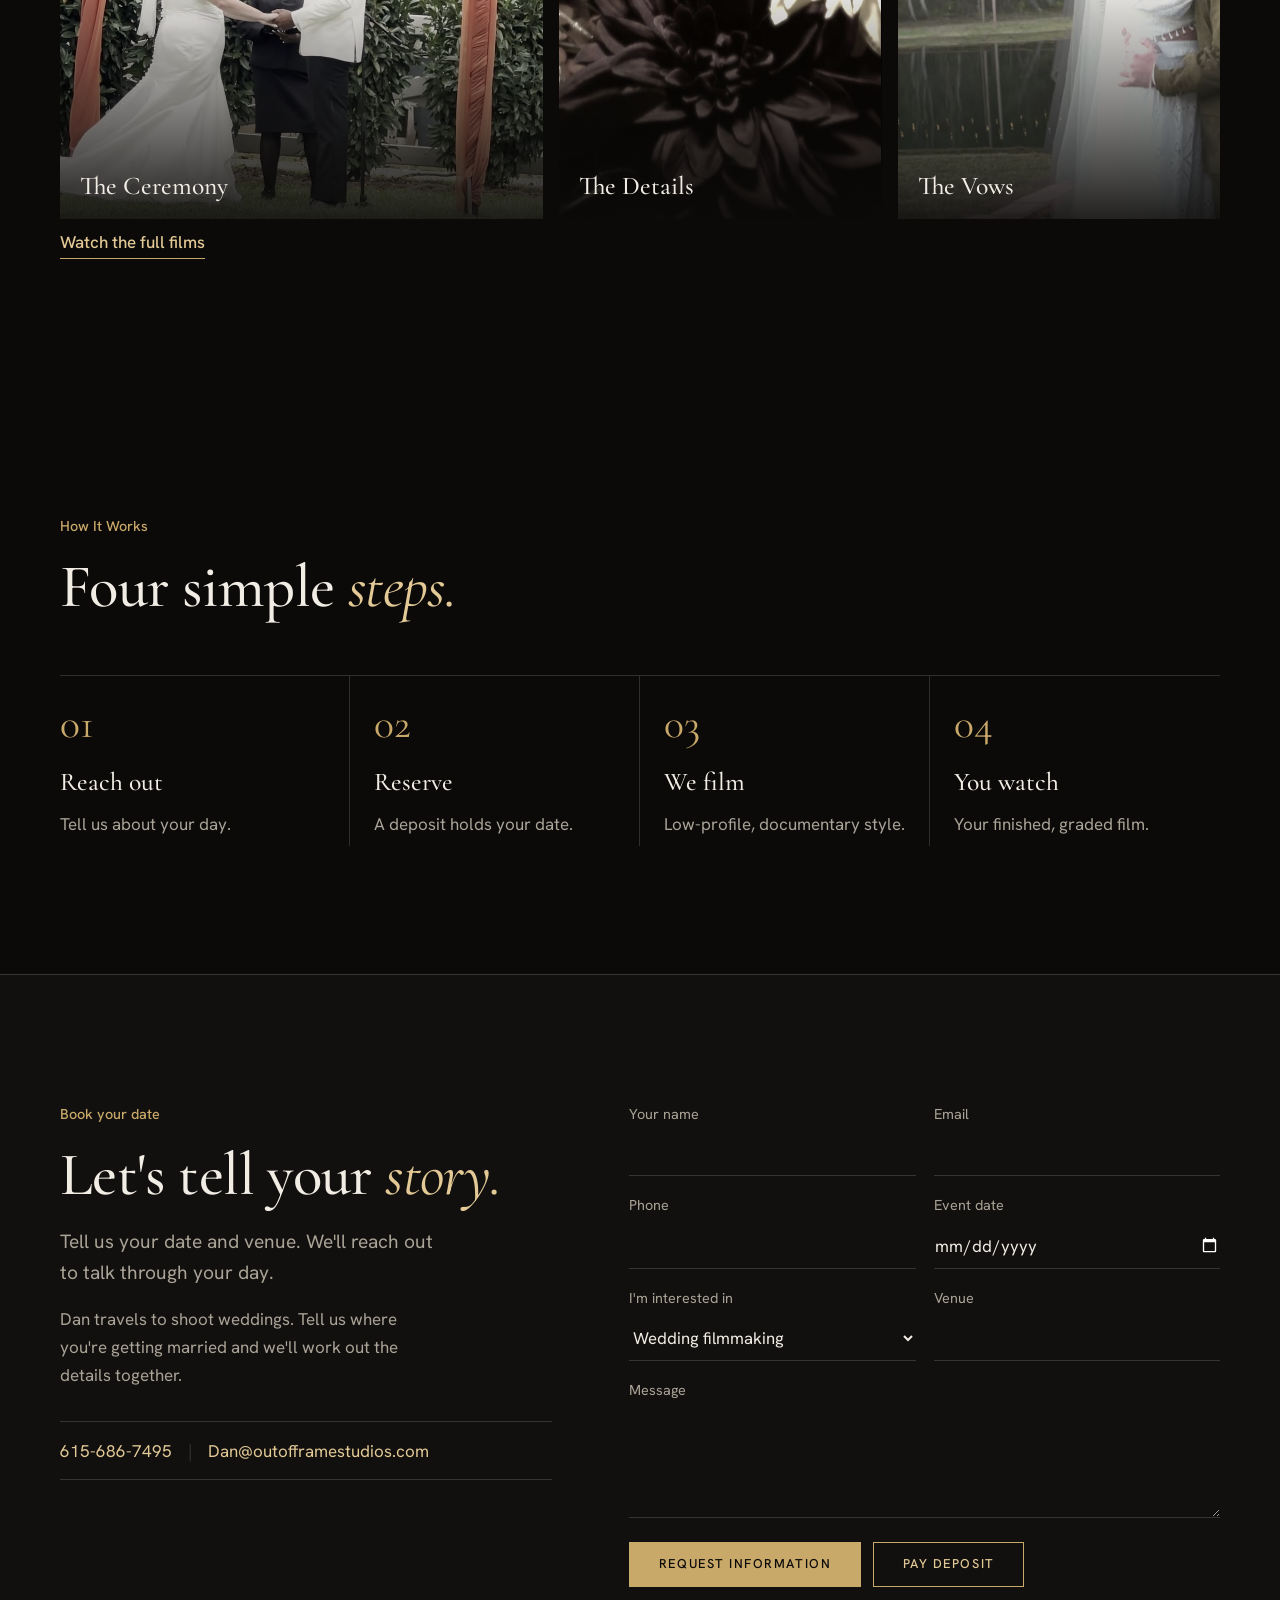
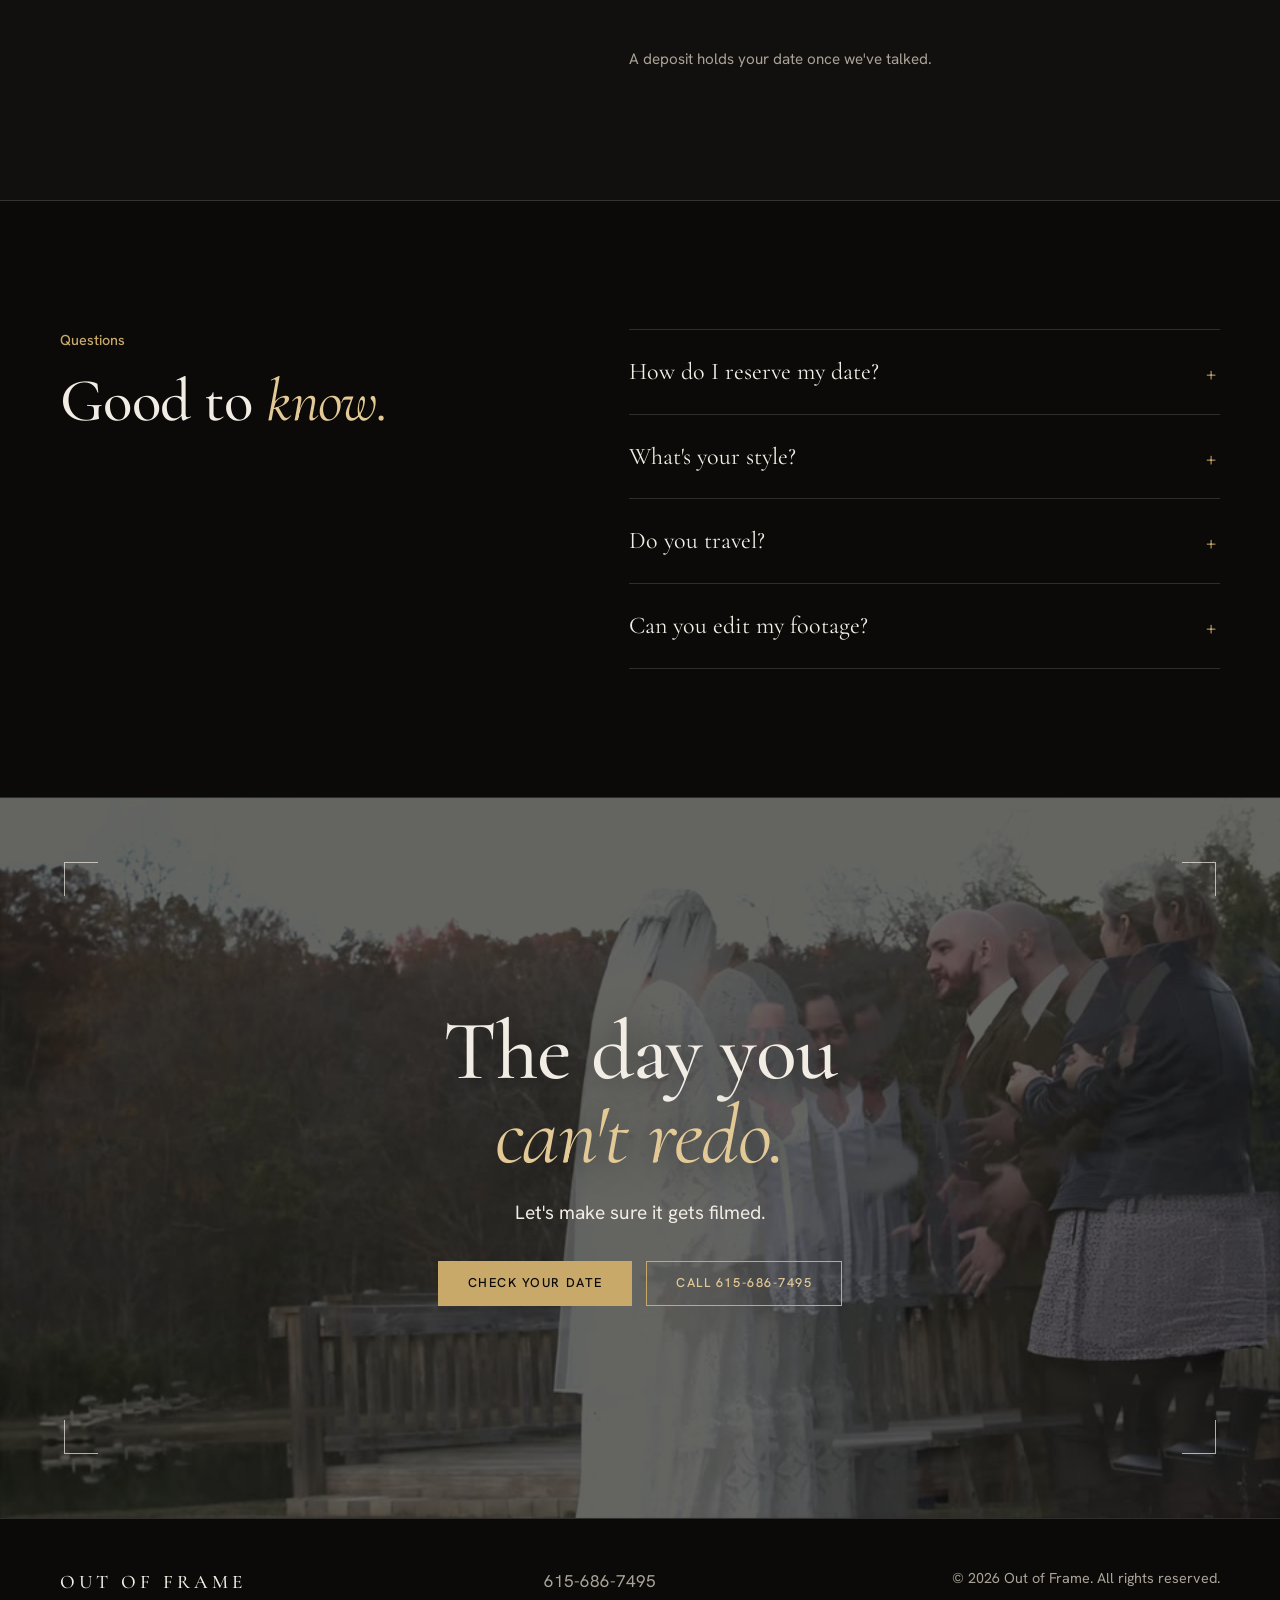
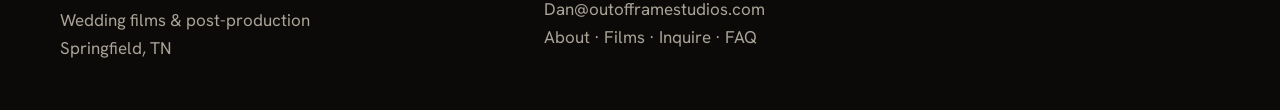
==== commit 06d93a34: "Add The Percy's: Films page entry, mixed Percy/Posey/Ray hero, Percy tile and clips on homepage Co-A" ====
--- a/index.html
+++ b/index.html
@@ -104,7 +104,7 @@
       </div>
       <div class="svc">
         <article class="svc__card--lg reveal">
-          <div class="svc__clip" data-src="video/clip1.mp4" data-poster="video/clip1.jpg"></div>
+          <div class="svc__clip" data-src="video/posey-dance.mp4" data-poster="video/posey-dance.jpg"></div>
           <div class="svc__text">
             <h3>Wedding filmmaking</h3>
             <p>Documentary coverage, natural audio and cinematic storytelling.</p>
@@ -218,7 +218,7 @@
 
   <section class="closing" id="closing">
     <div class="closing__sticky">
-    <div class="closing__bg"><video src="video/clip3.mp4" poster="video/clip3.jpg" muted loop playsinline preload="metadata" aria-hidden="true"></video></div>
+    <div class="closing__bg"><video src="video/percy-sunset.mp4" poster="video/percy-sunset.jpg" muted loop playsinline preload="metadata" aria-hidden="true"></video></div>
     <div class="closing__frame" aria-hidden="true"><i></i><i></i><i></i><i></i></div>
     <div class="wrap closing__inner">
       <h2 class="closing__title">The day you<br><em>can't redo.</em></h2>
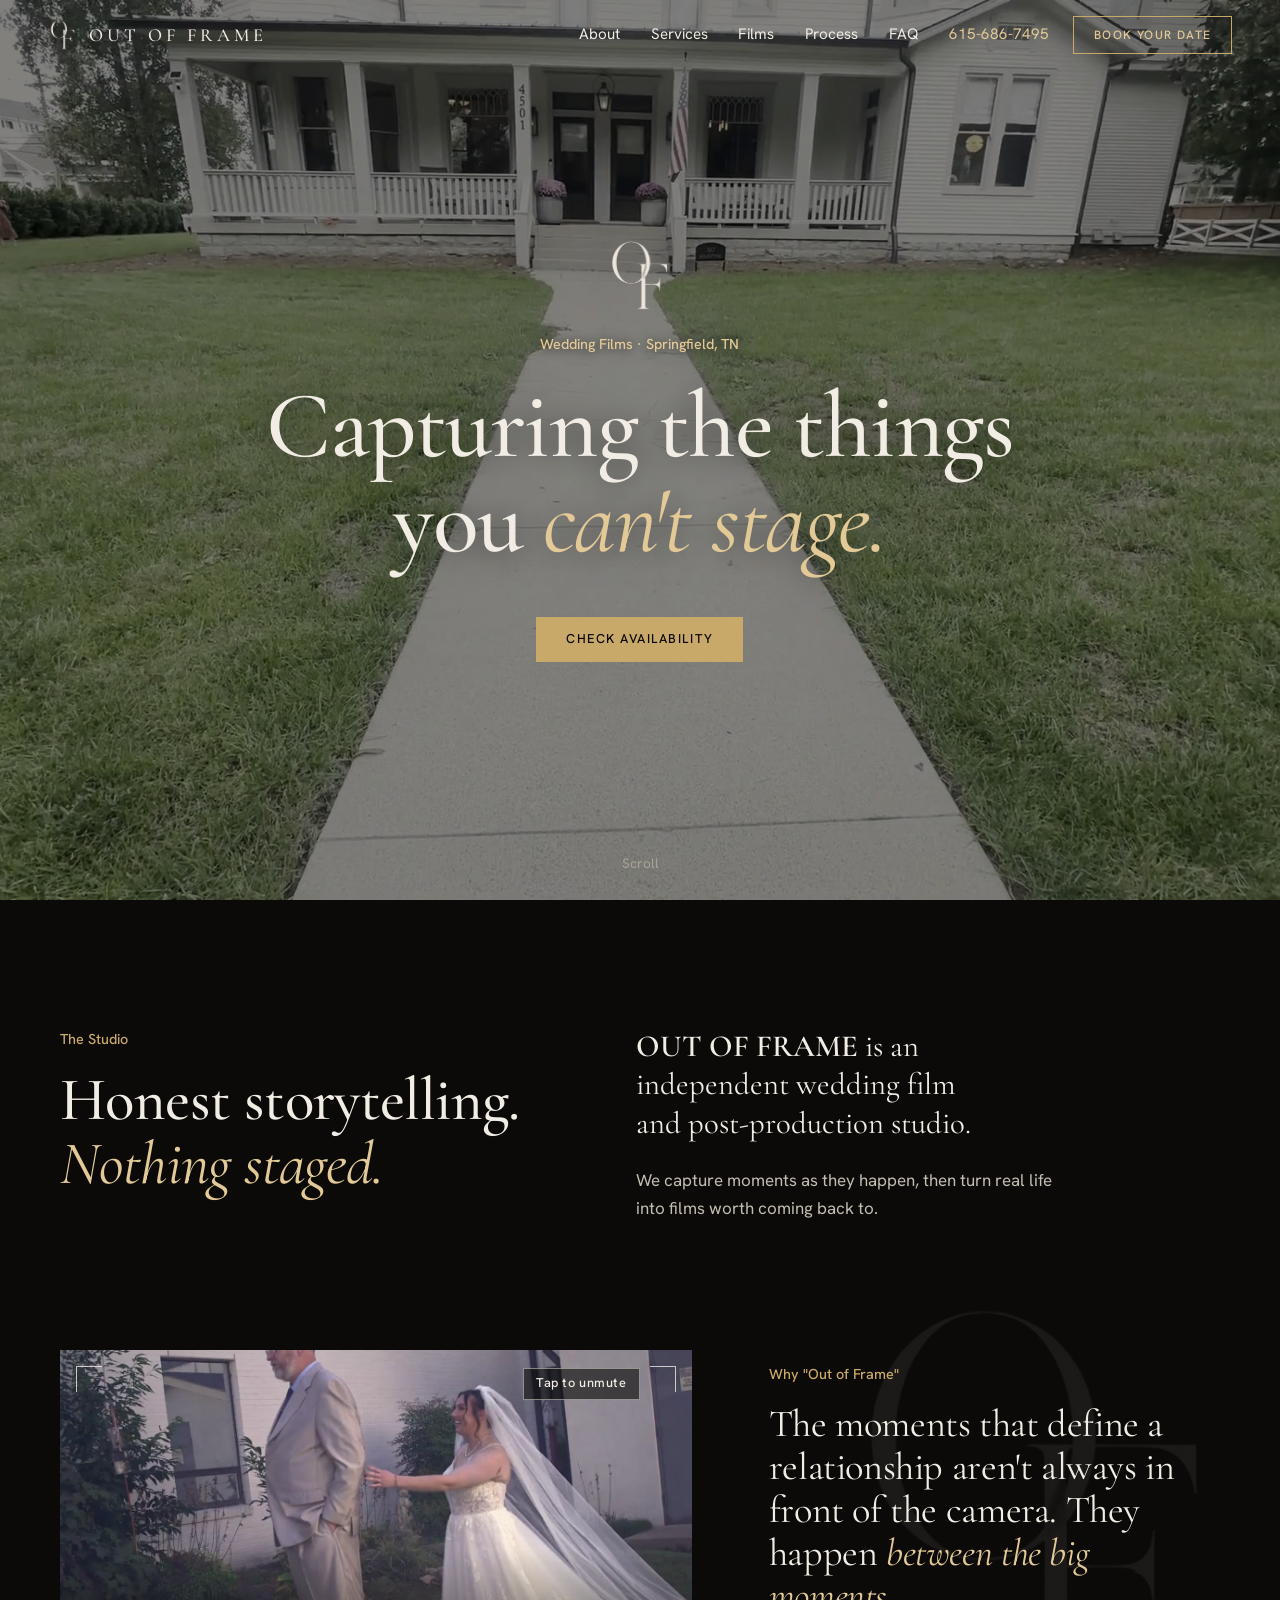
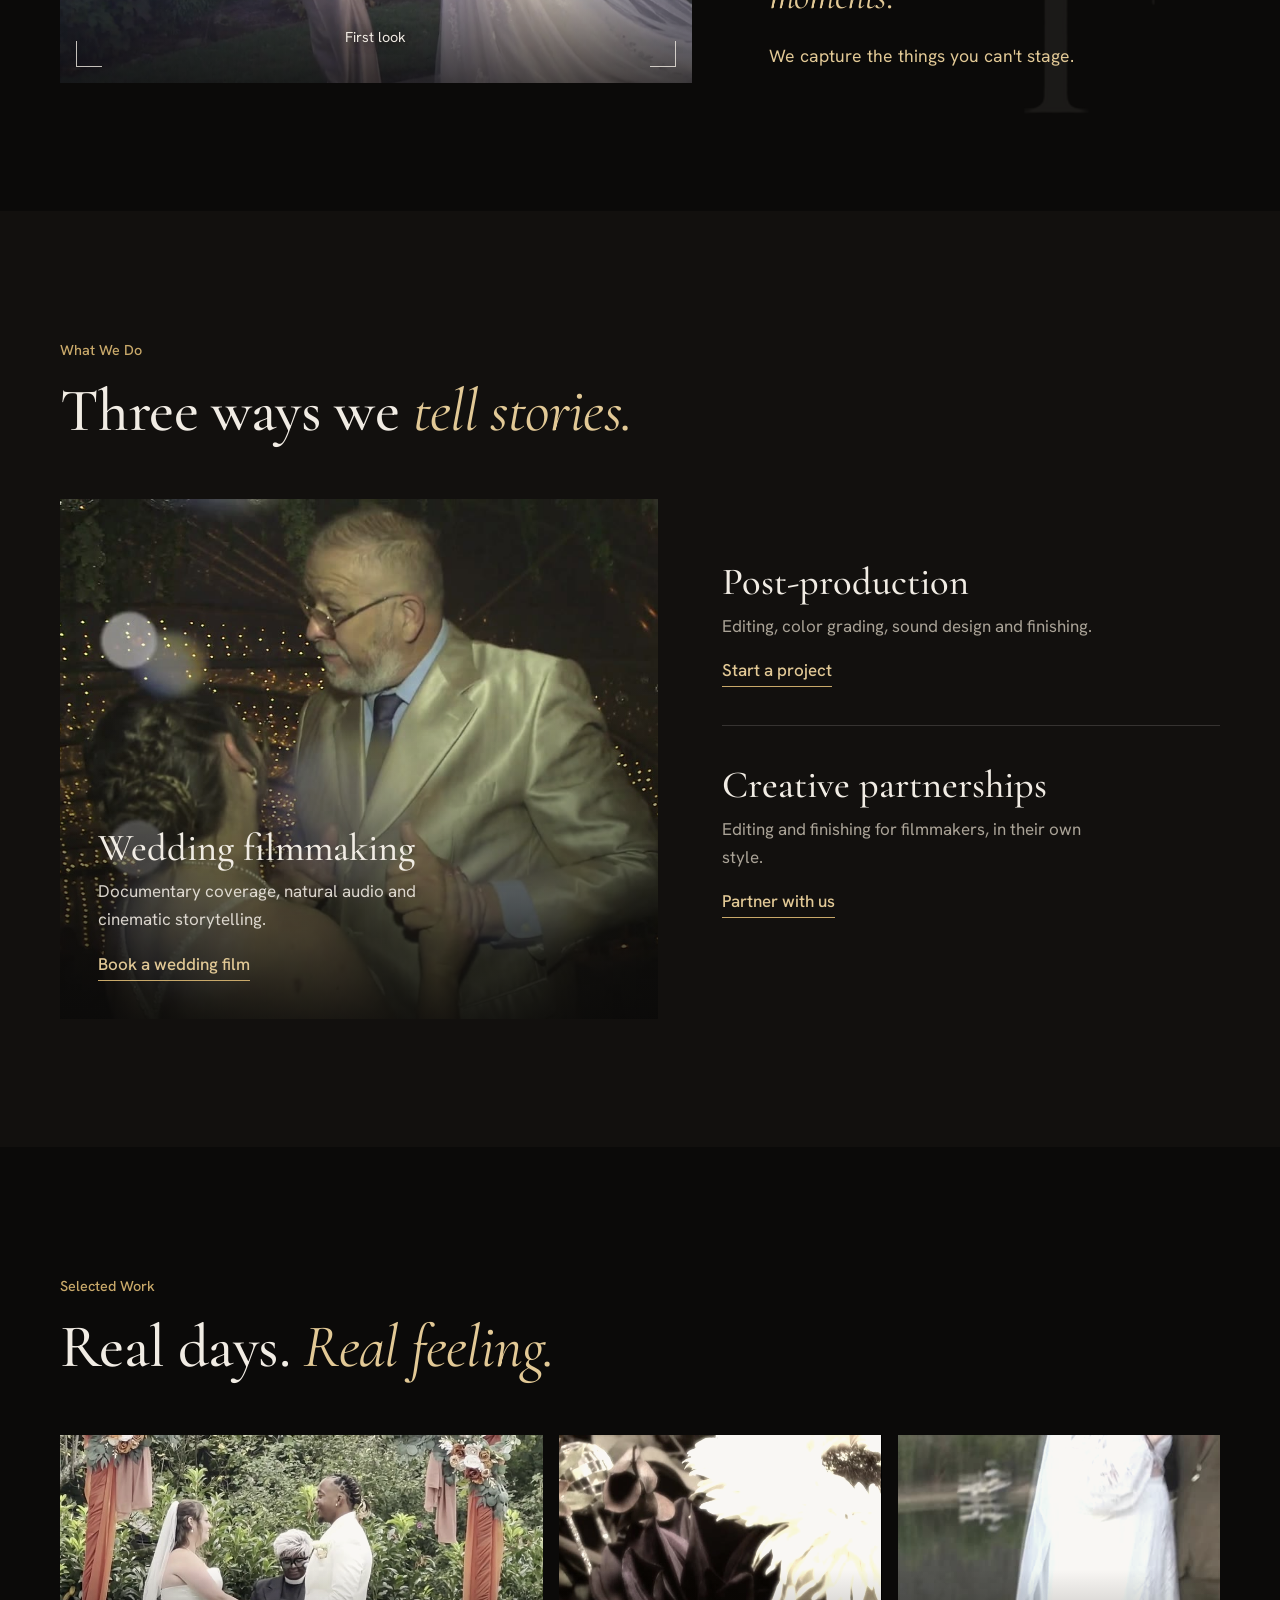
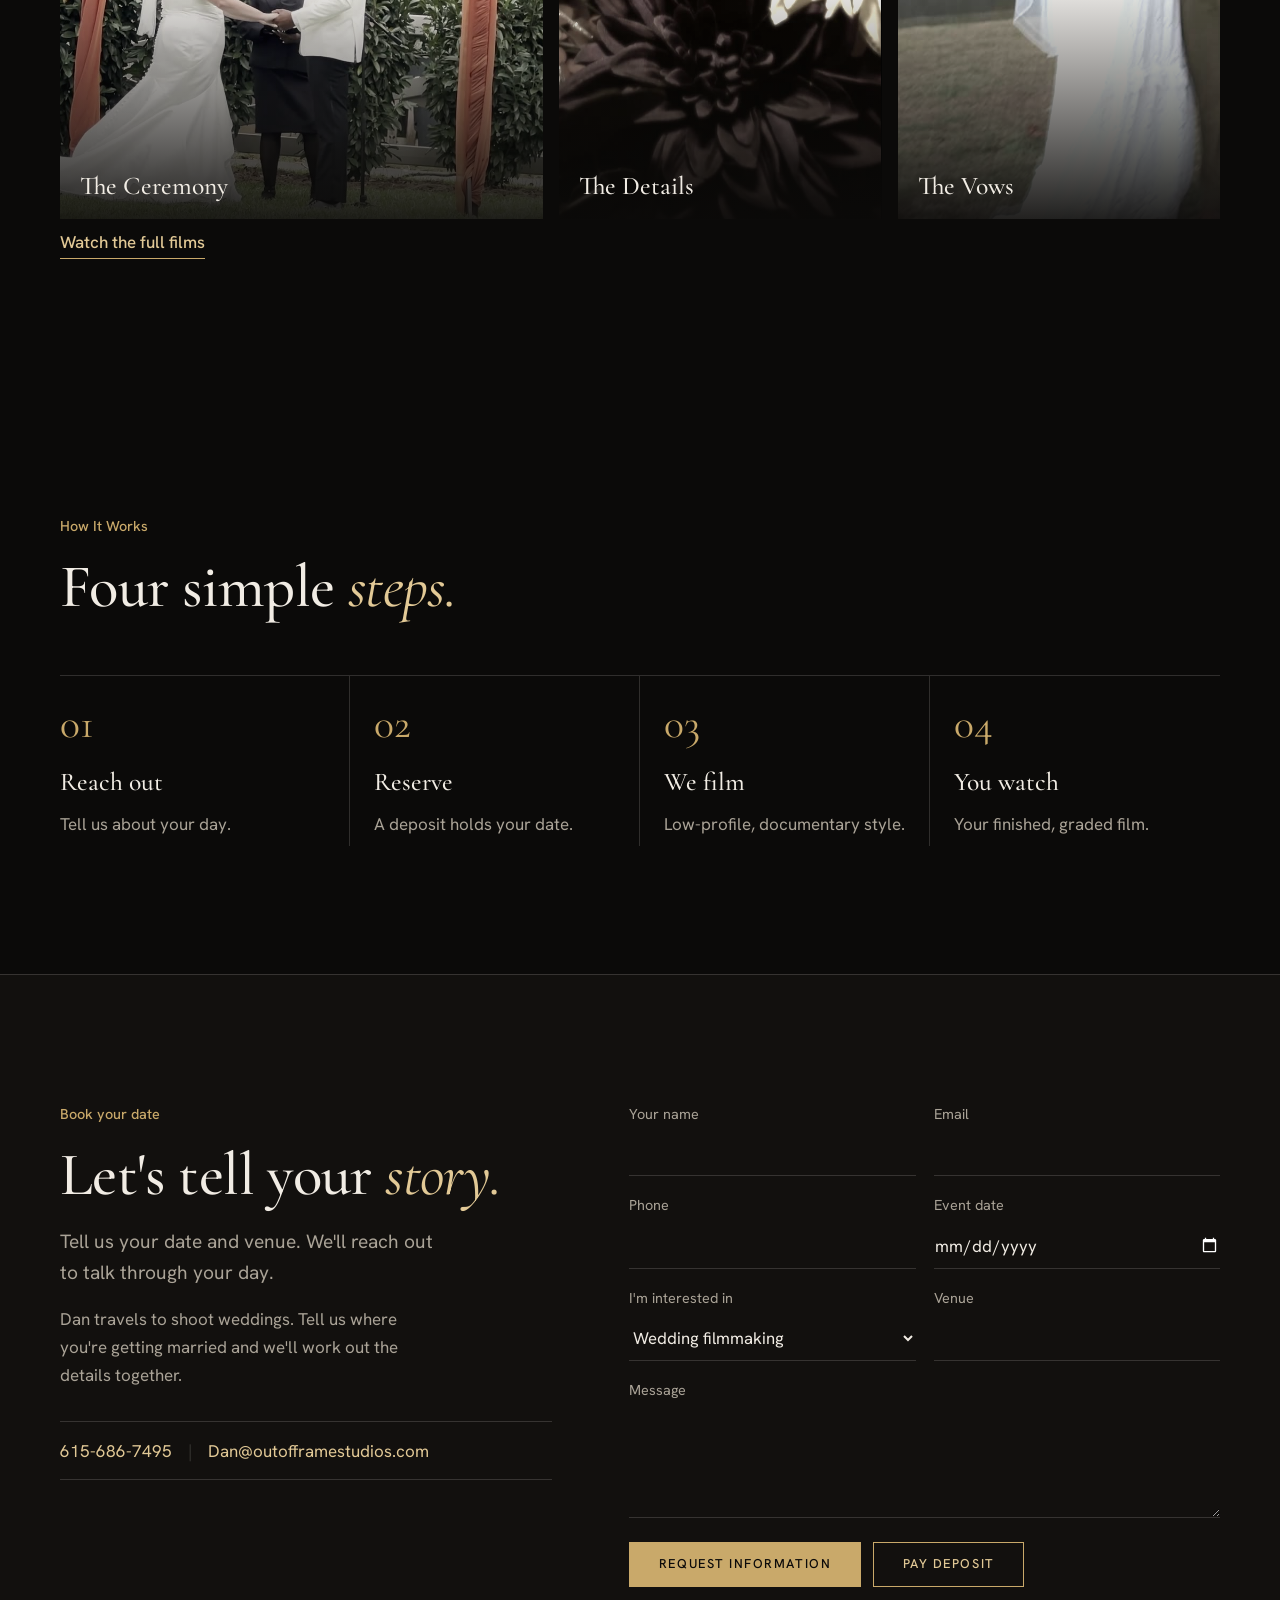
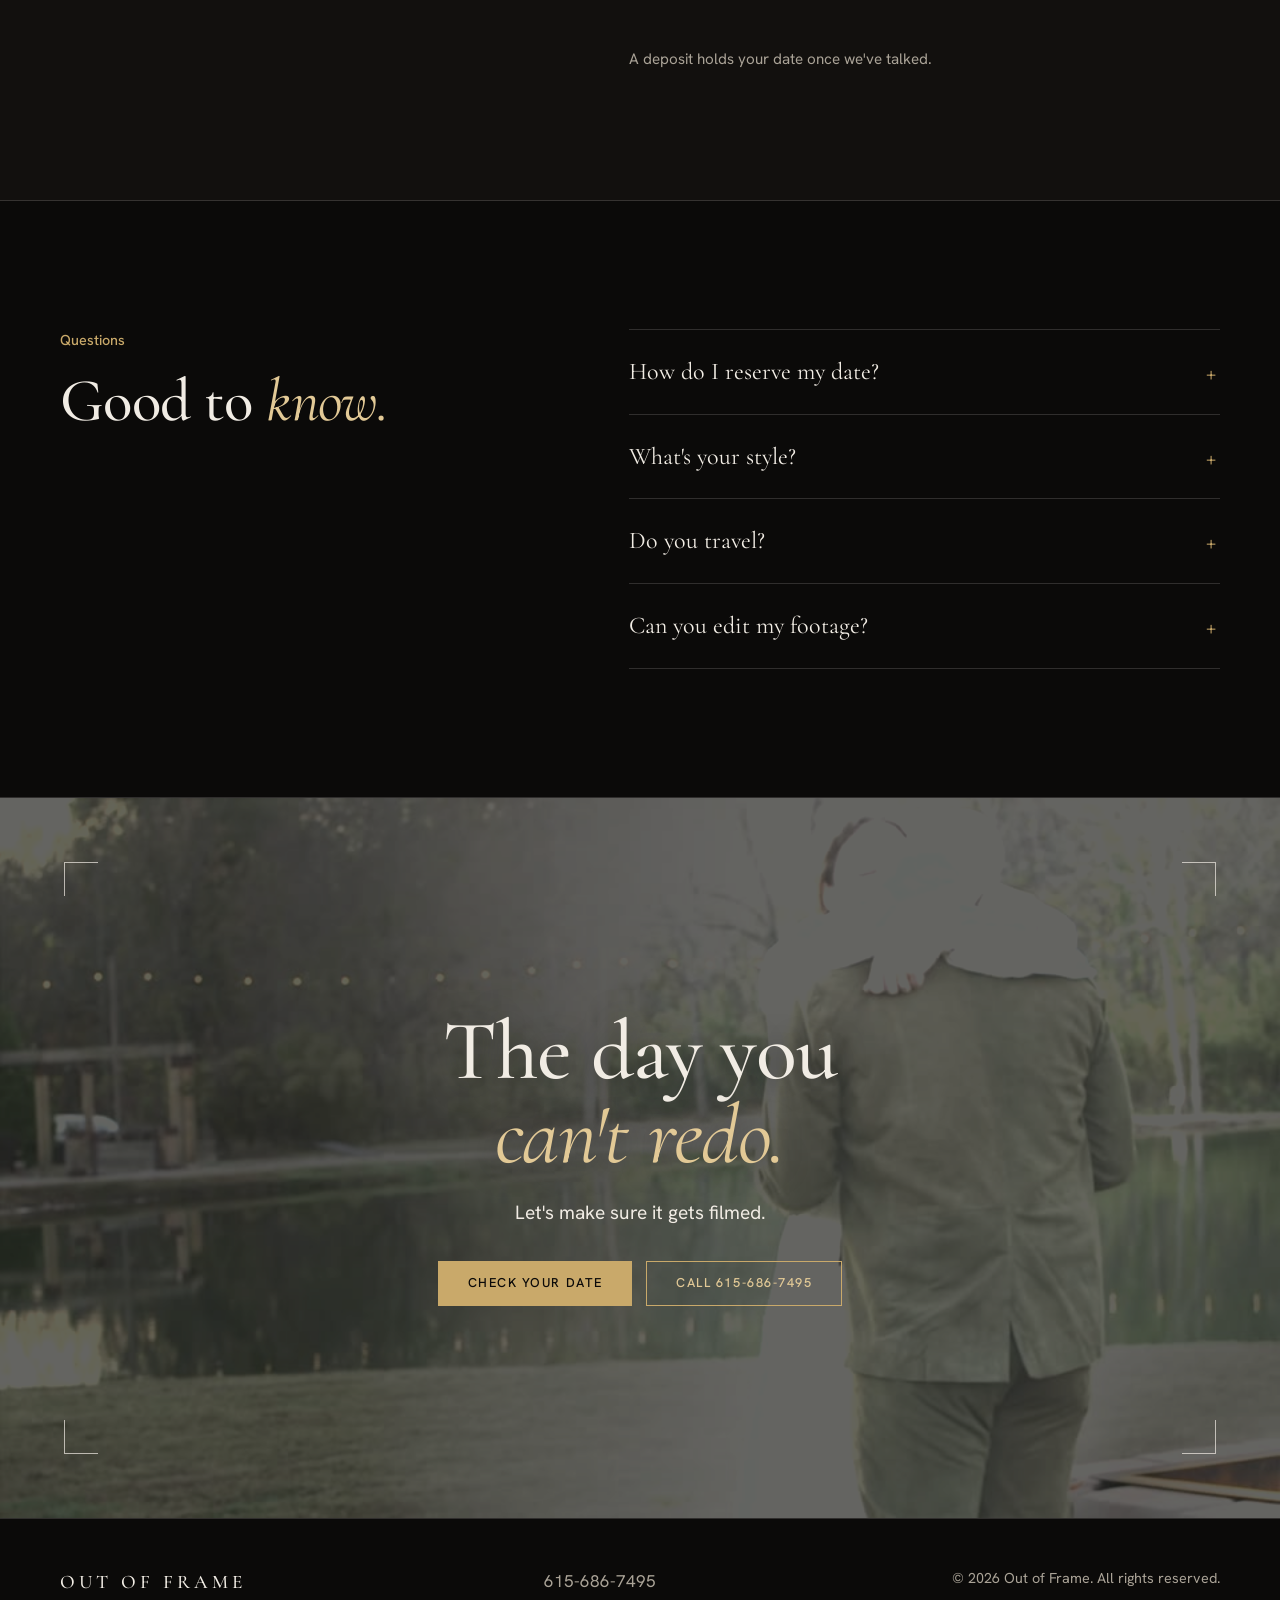
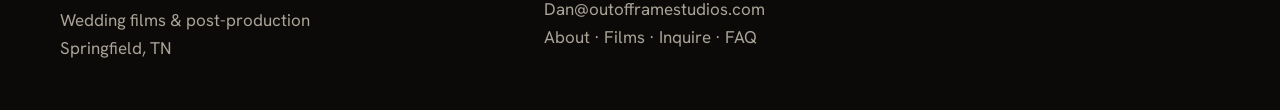
==== commit 702299e2: "Fix Cloudflare Pages deploy: shrink hero.mp4 under 25 MiB limit; cache-bust re-cut clips Co-Authored" ====
--- a/index.html
+++ b/index.html
@@ -49,7 +49,7 @@
   <section class="hero" id="hero">
     <div class="hero__sticky">
       <div class="hero__bg" id="heroBg">
-        <video class="hero__video" id="heroVideo" src="video/hero.mp4" poster="video/hero.jpg" autoplay muted loop playsinline preload="auto"></video>
+        <video class="hero__video" id="heroVideo" src="video/hero.mp4?v=2" poster="video/hero.jpg" autoplay muted loop playsinline preload="auto"></video>
       </div>
       <div class="hero__shade" id="heroShade"></div>
 
@@ -218,7 +218,7 @@
 
   <section class="closing" id="closing">
     <div class="closing__sticky">
-    <div class="closing__bg"><video src="video/percy-sunset.mp4" poster="video/percy-sunset.jpg" muted loop playsinline preload="metadata" aria-hidden="true"></video></div>
+    <div class="closing__bg"><video src="video/percy-sunset.mp4?v=2" poster="video/percy-sunset.jpg?v=2" muted loop playsinline preload="metadata" aria-hidden="true"></video></div>
     <div class="closing__frame" aria-hidden="true"><i></i><i></i><i></i><i></i></div>
     <div class="wrap closing__inner">
       <h2 class="closing__title">The day you<br><em>can't redo.</em></h2>
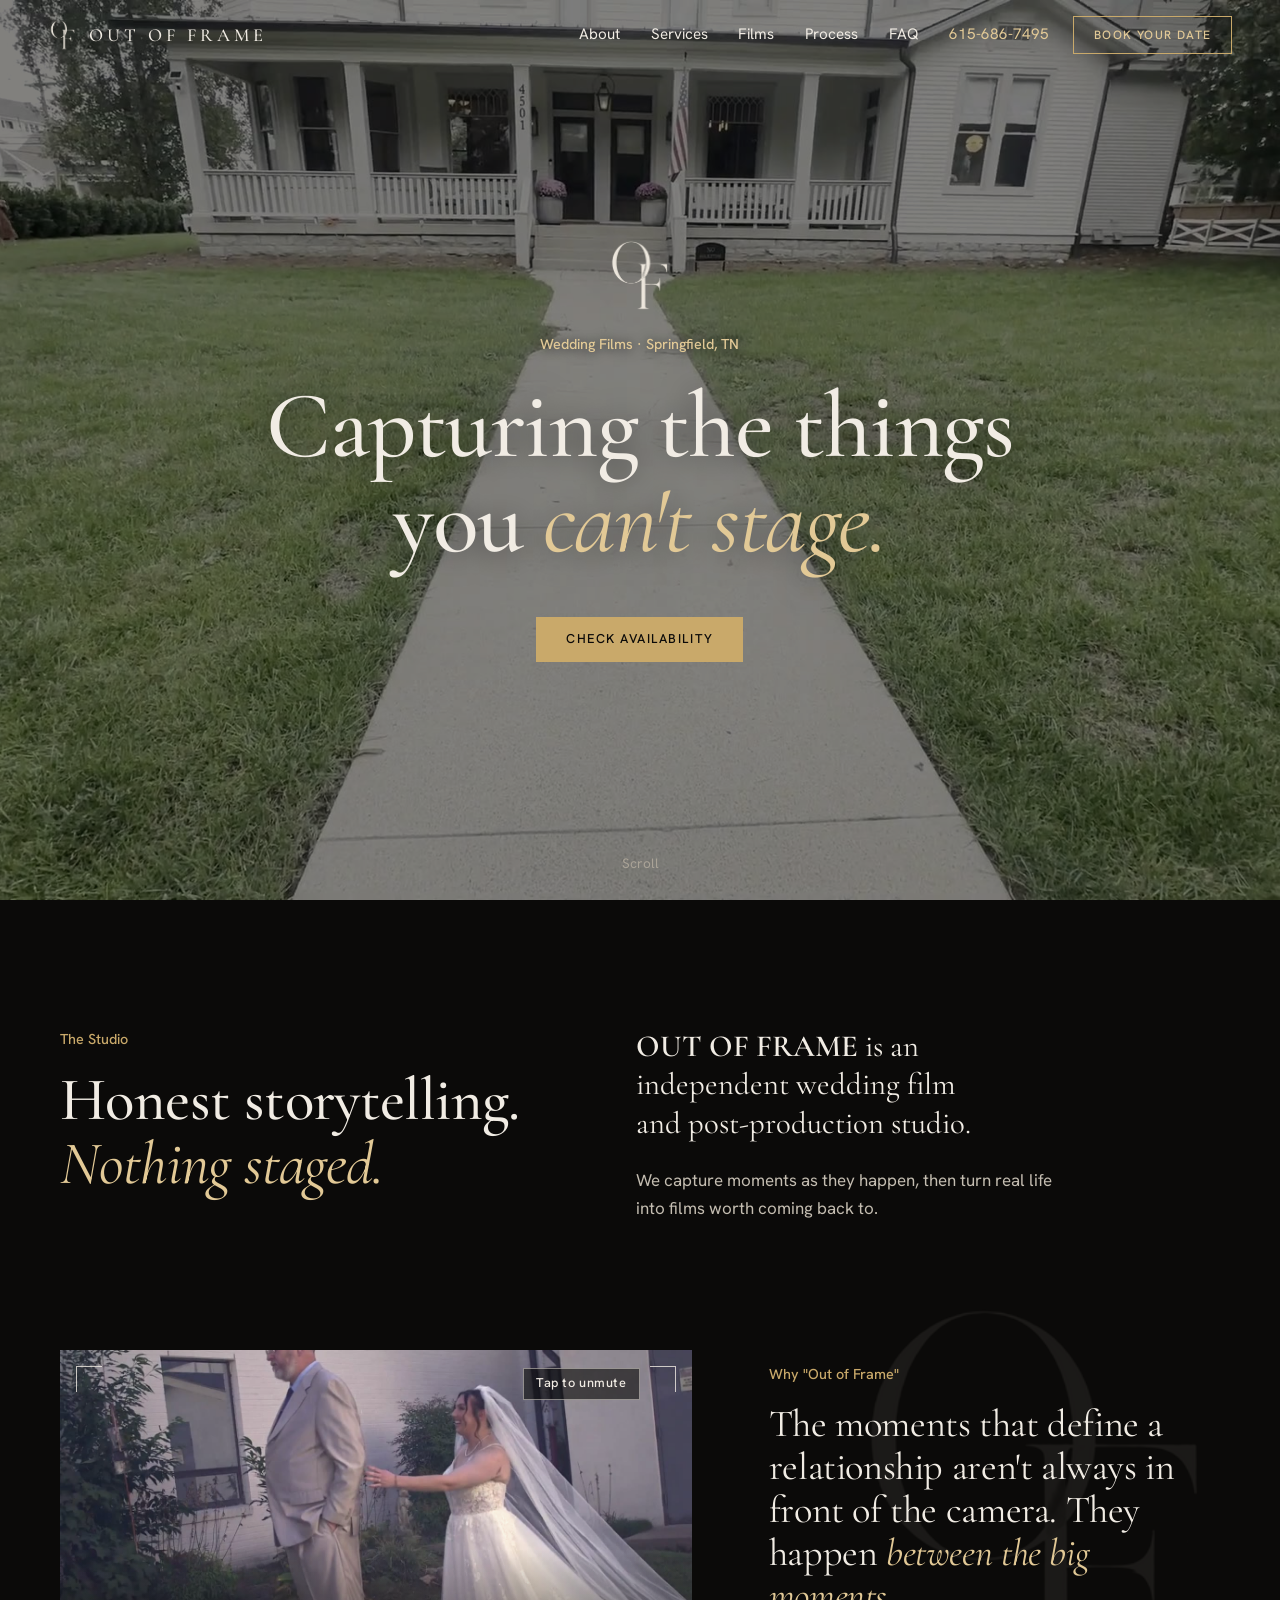
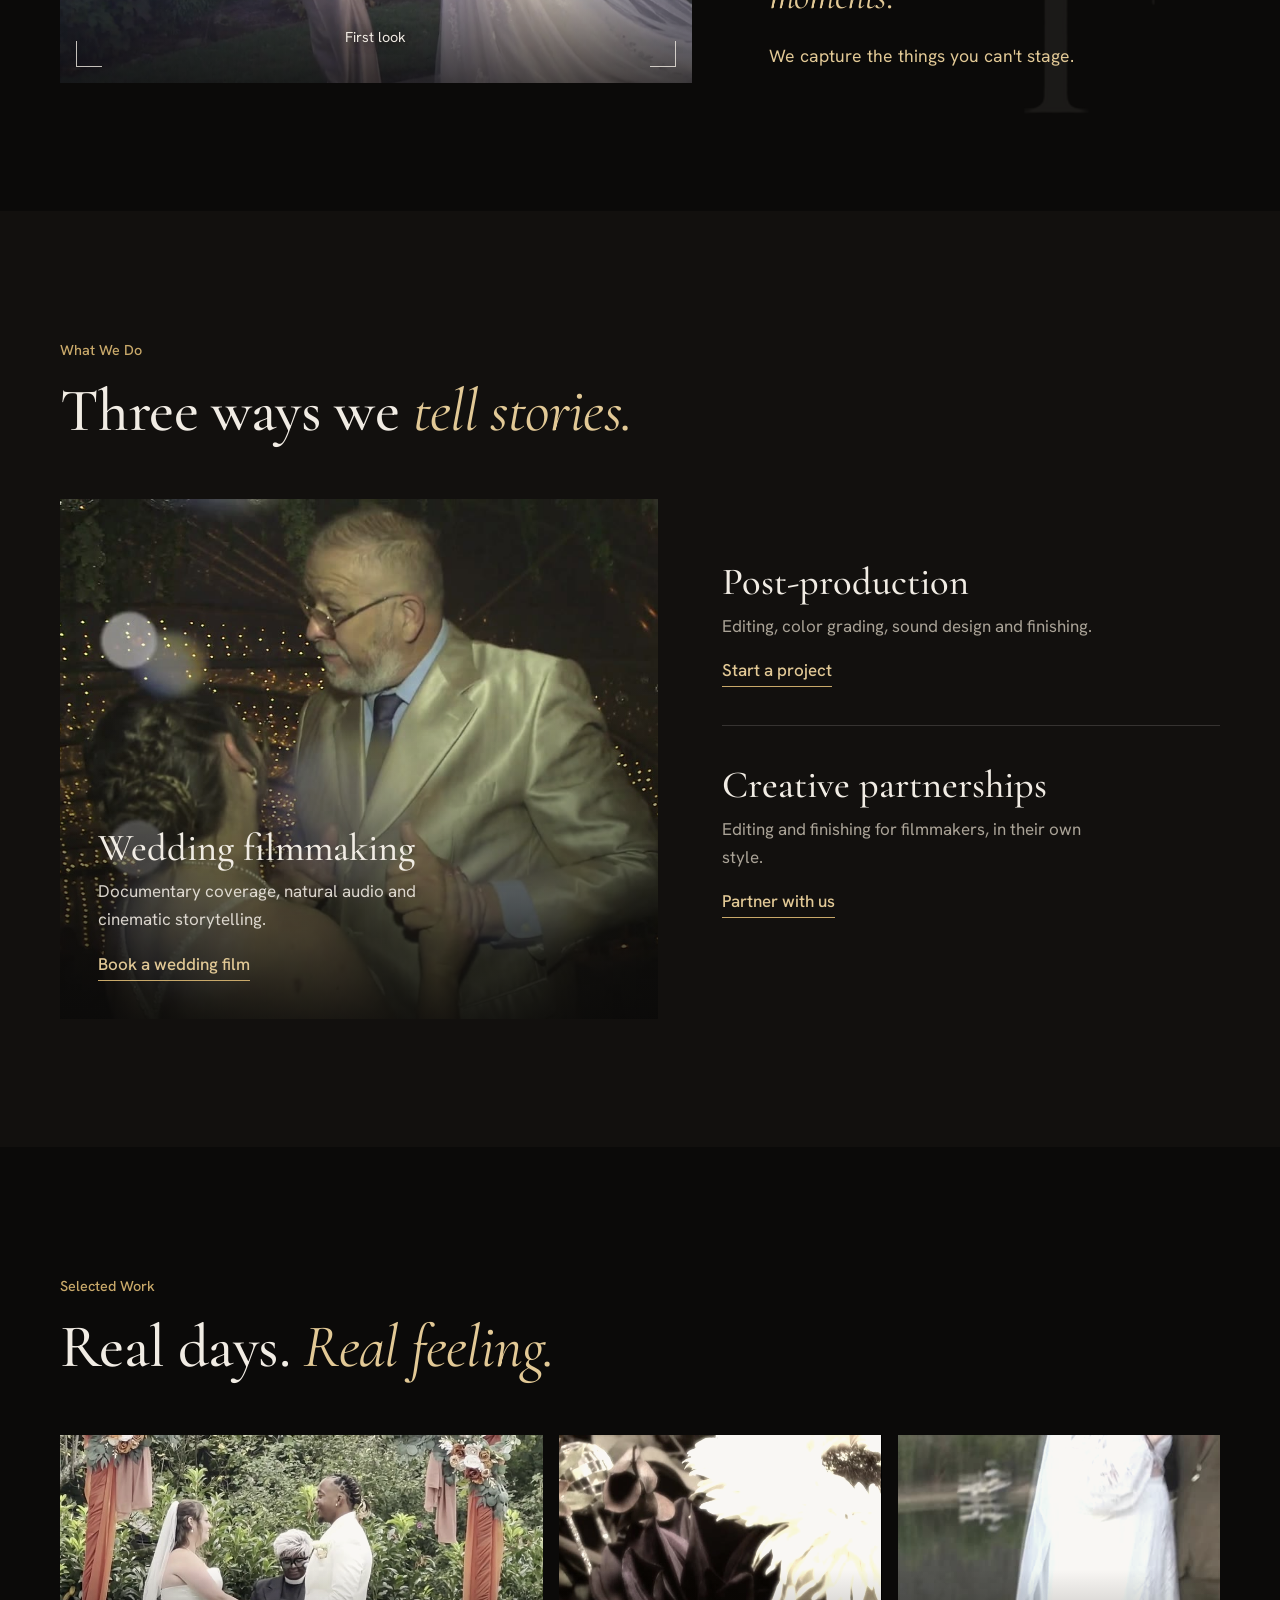
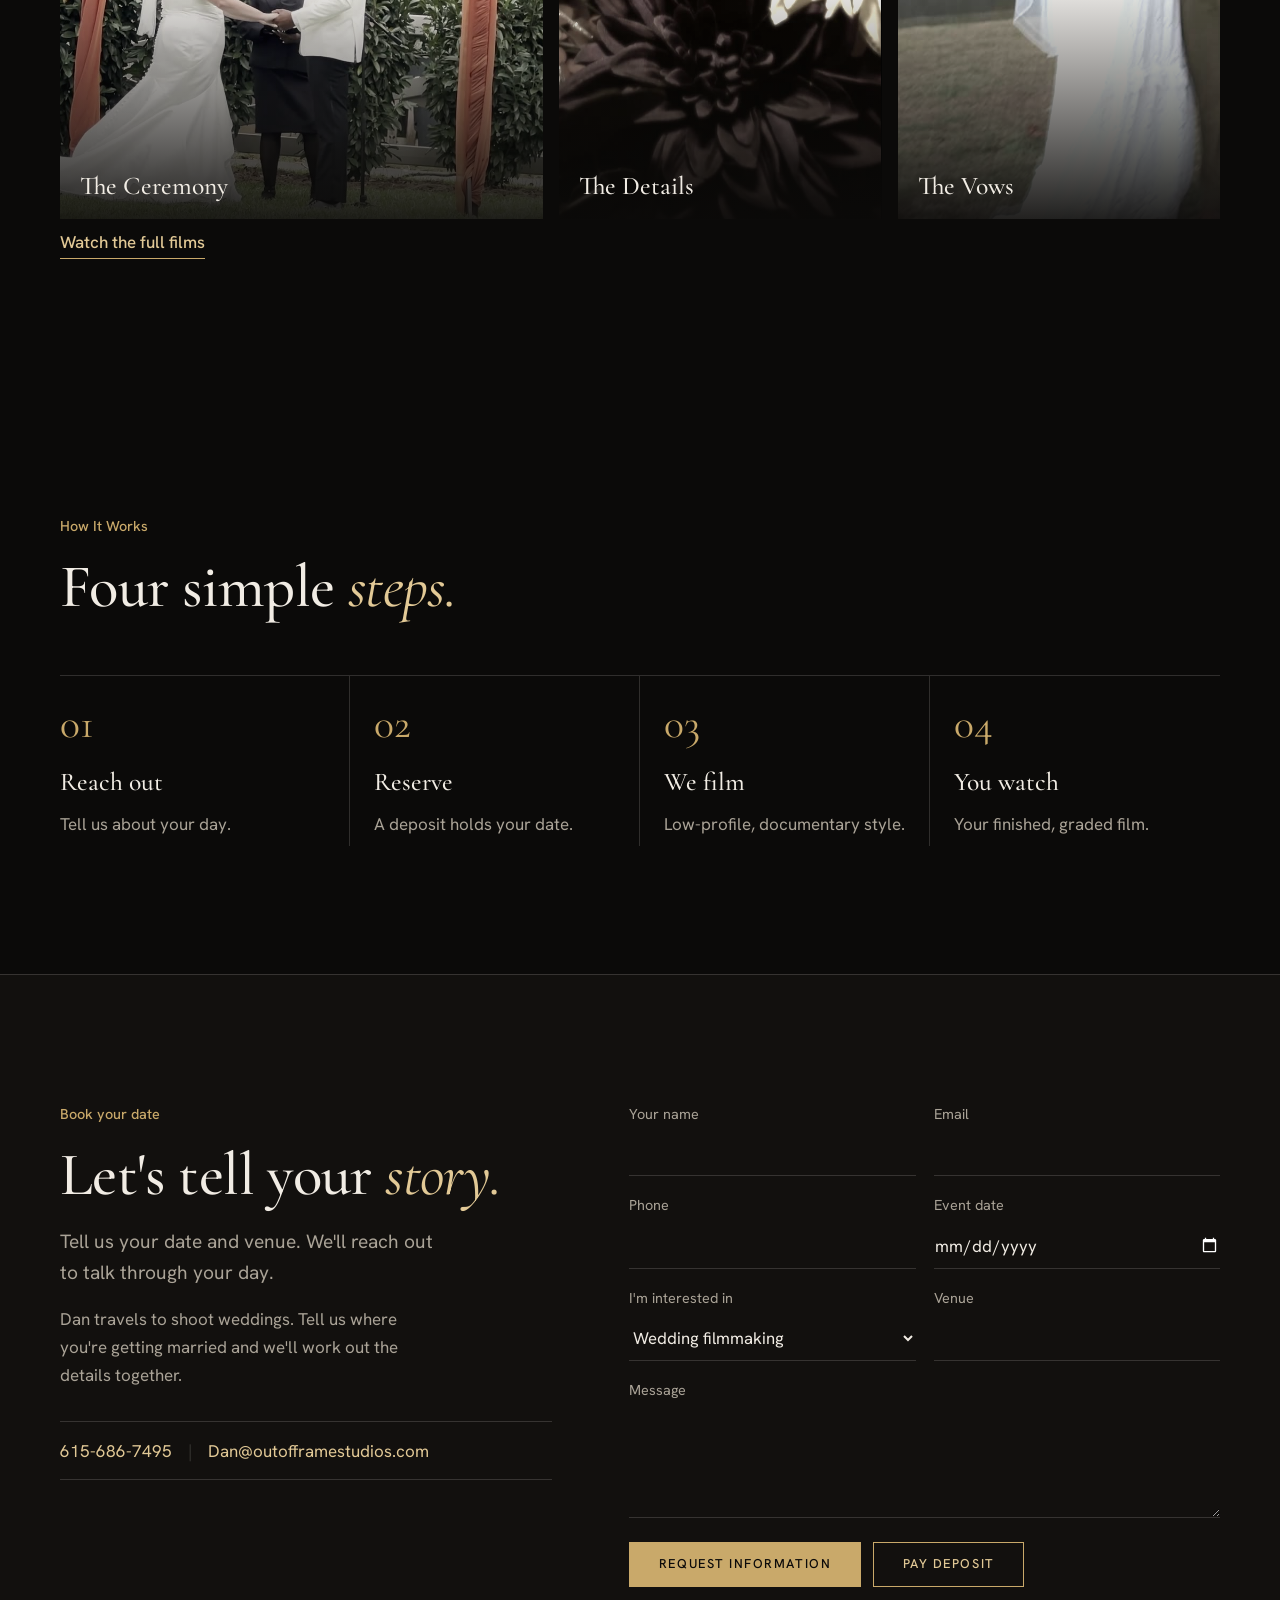
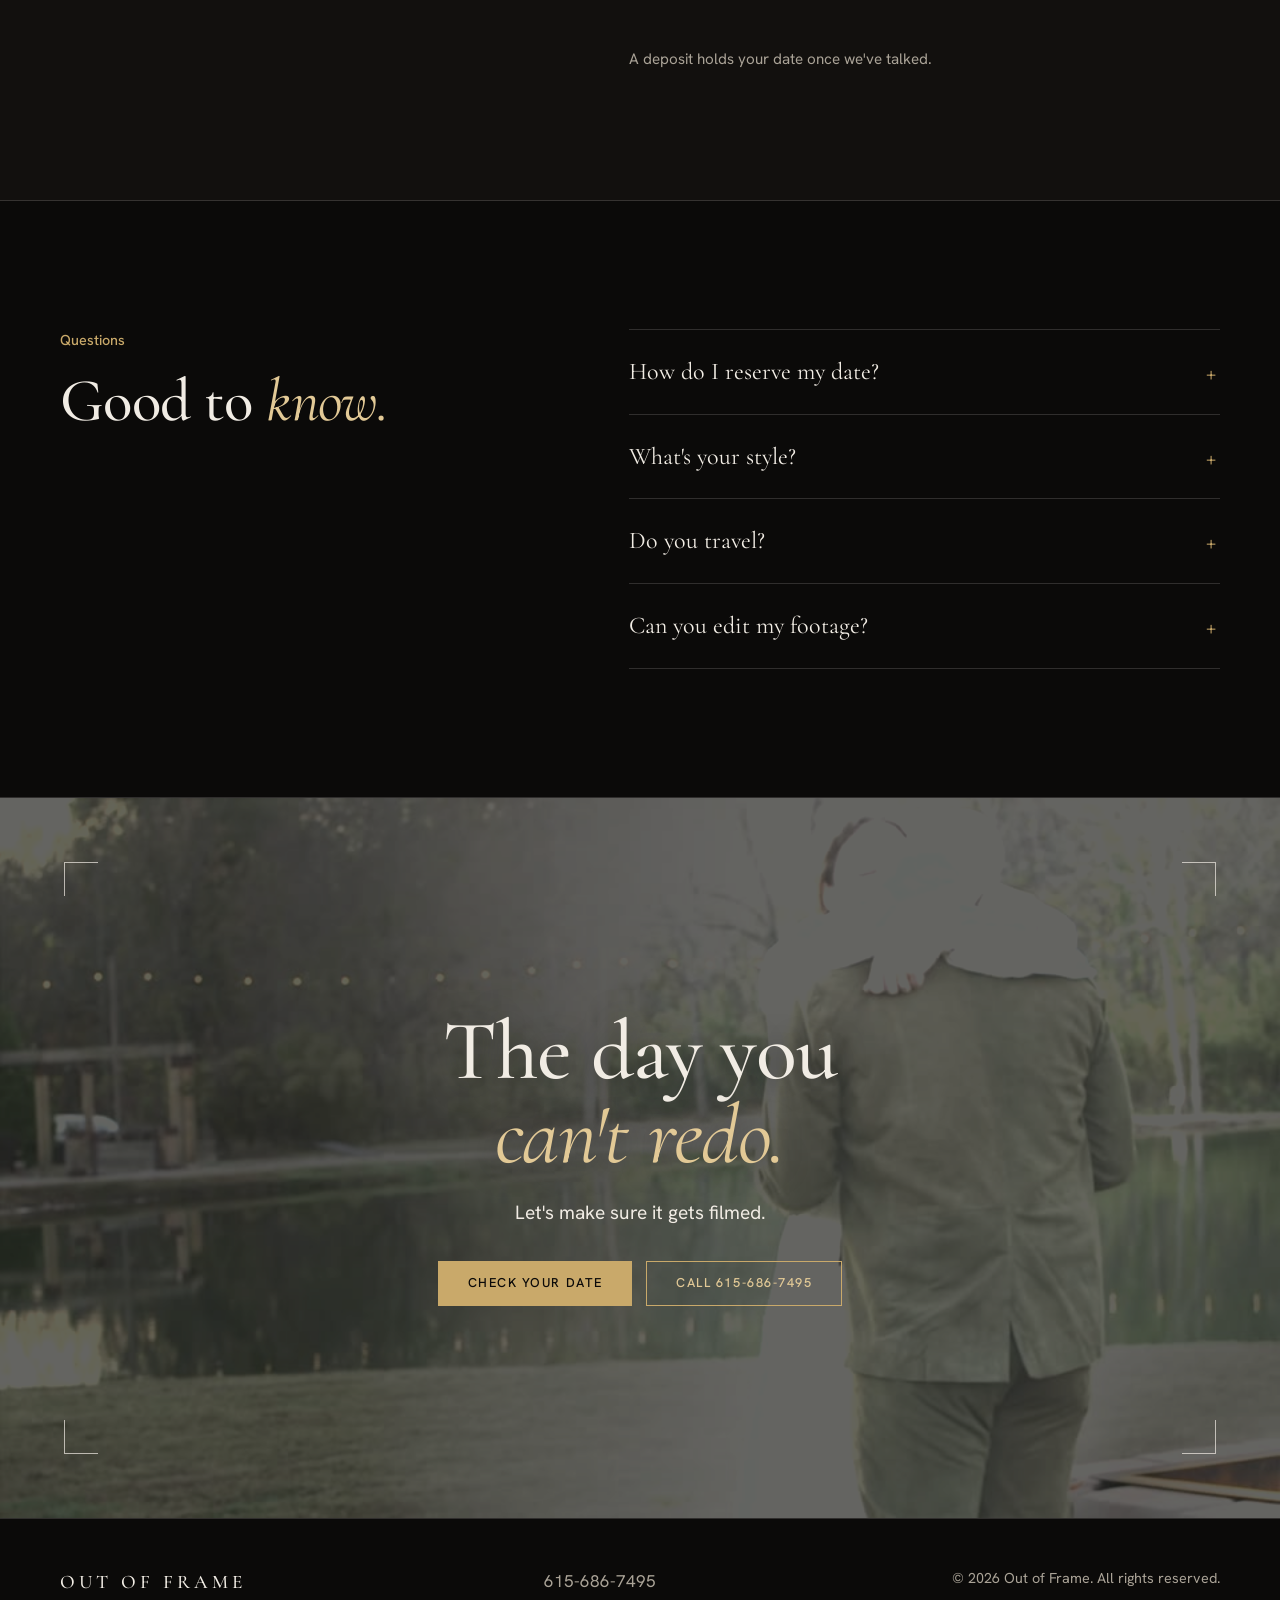
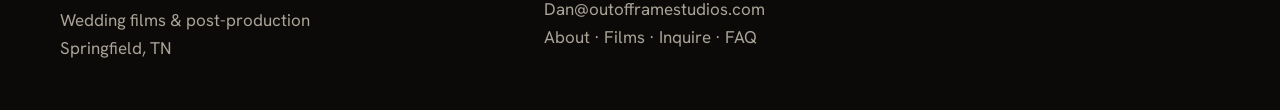
==== commit a505acbb: "Hero: fade to black between clips Co-Authored-By: Claude Sonnet 5.5 <noreply@anthropic.com>" ====
--- a/index.html
+++ b/index.html
@@ -49,7 +49,7 @@
   <section class="hero" id="hero">
     <div class="hero__sticky">
       <div class="hero__bg" id="heroBg">
-        <video class="hero__video" id="heroVideo" src="video/hero.mp4?v=2" poster="video/hero.jpg" autoplay muted loop playsinline preload="auto"></video>
+        <video class="hero__video" id="heroVideo" src="video/hero.mp4?v=3" poster="video/hero.jpg" autoplay muted loop playsinline preload="auto"></video>
       </div>
       <div class="hero__shade" id="heroShade"></div>
 
